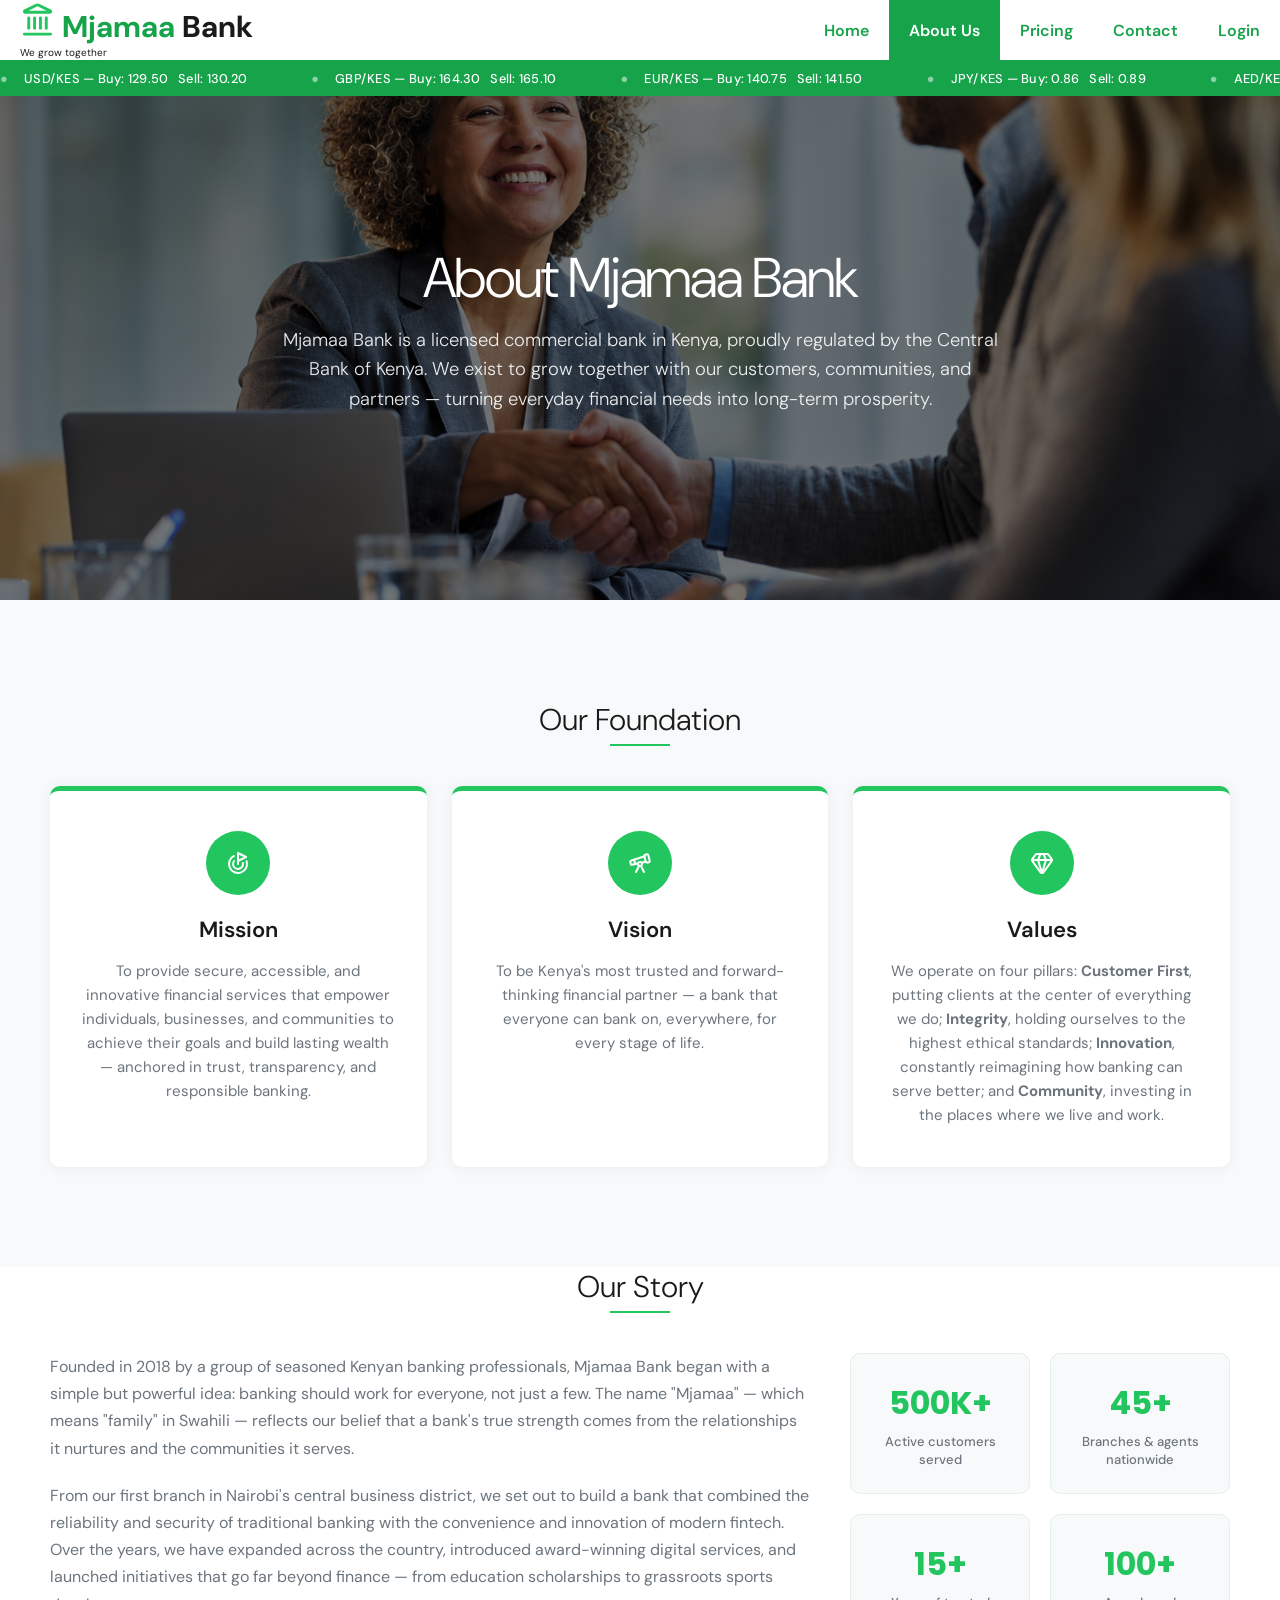
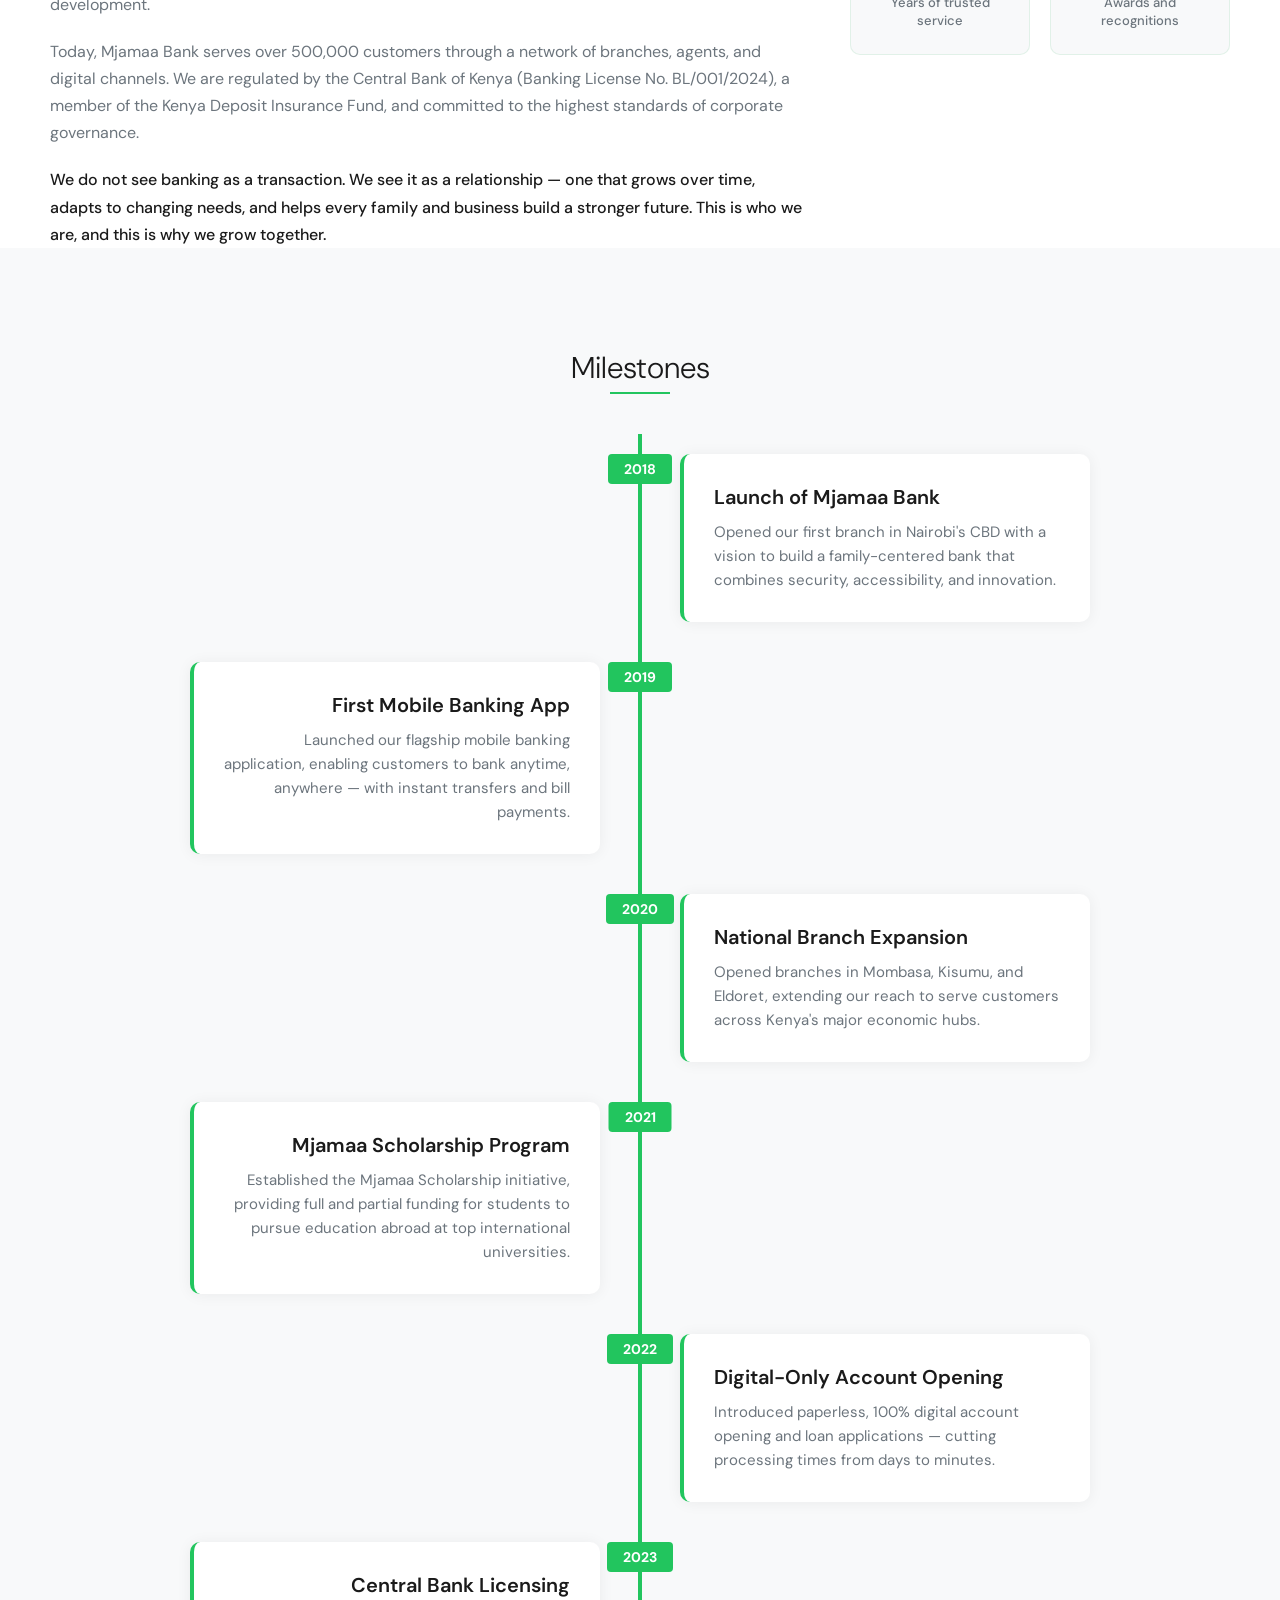
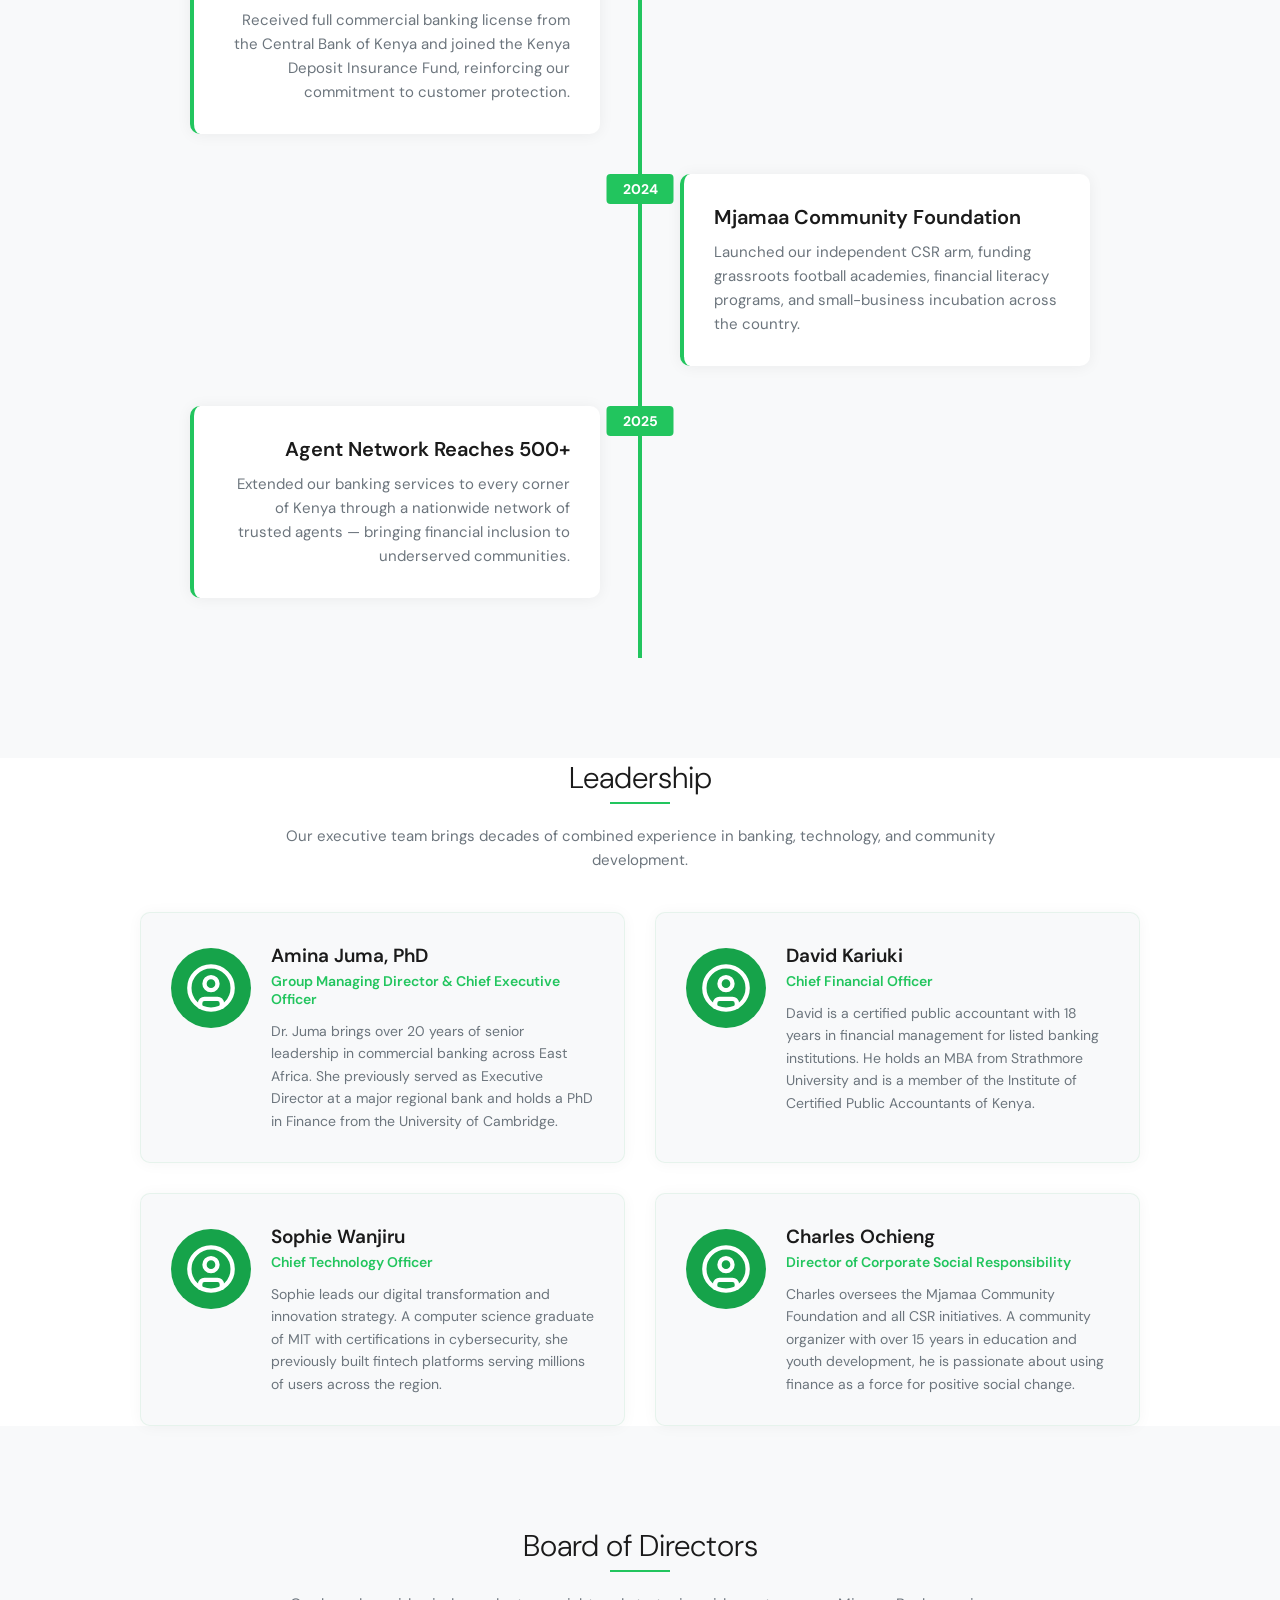
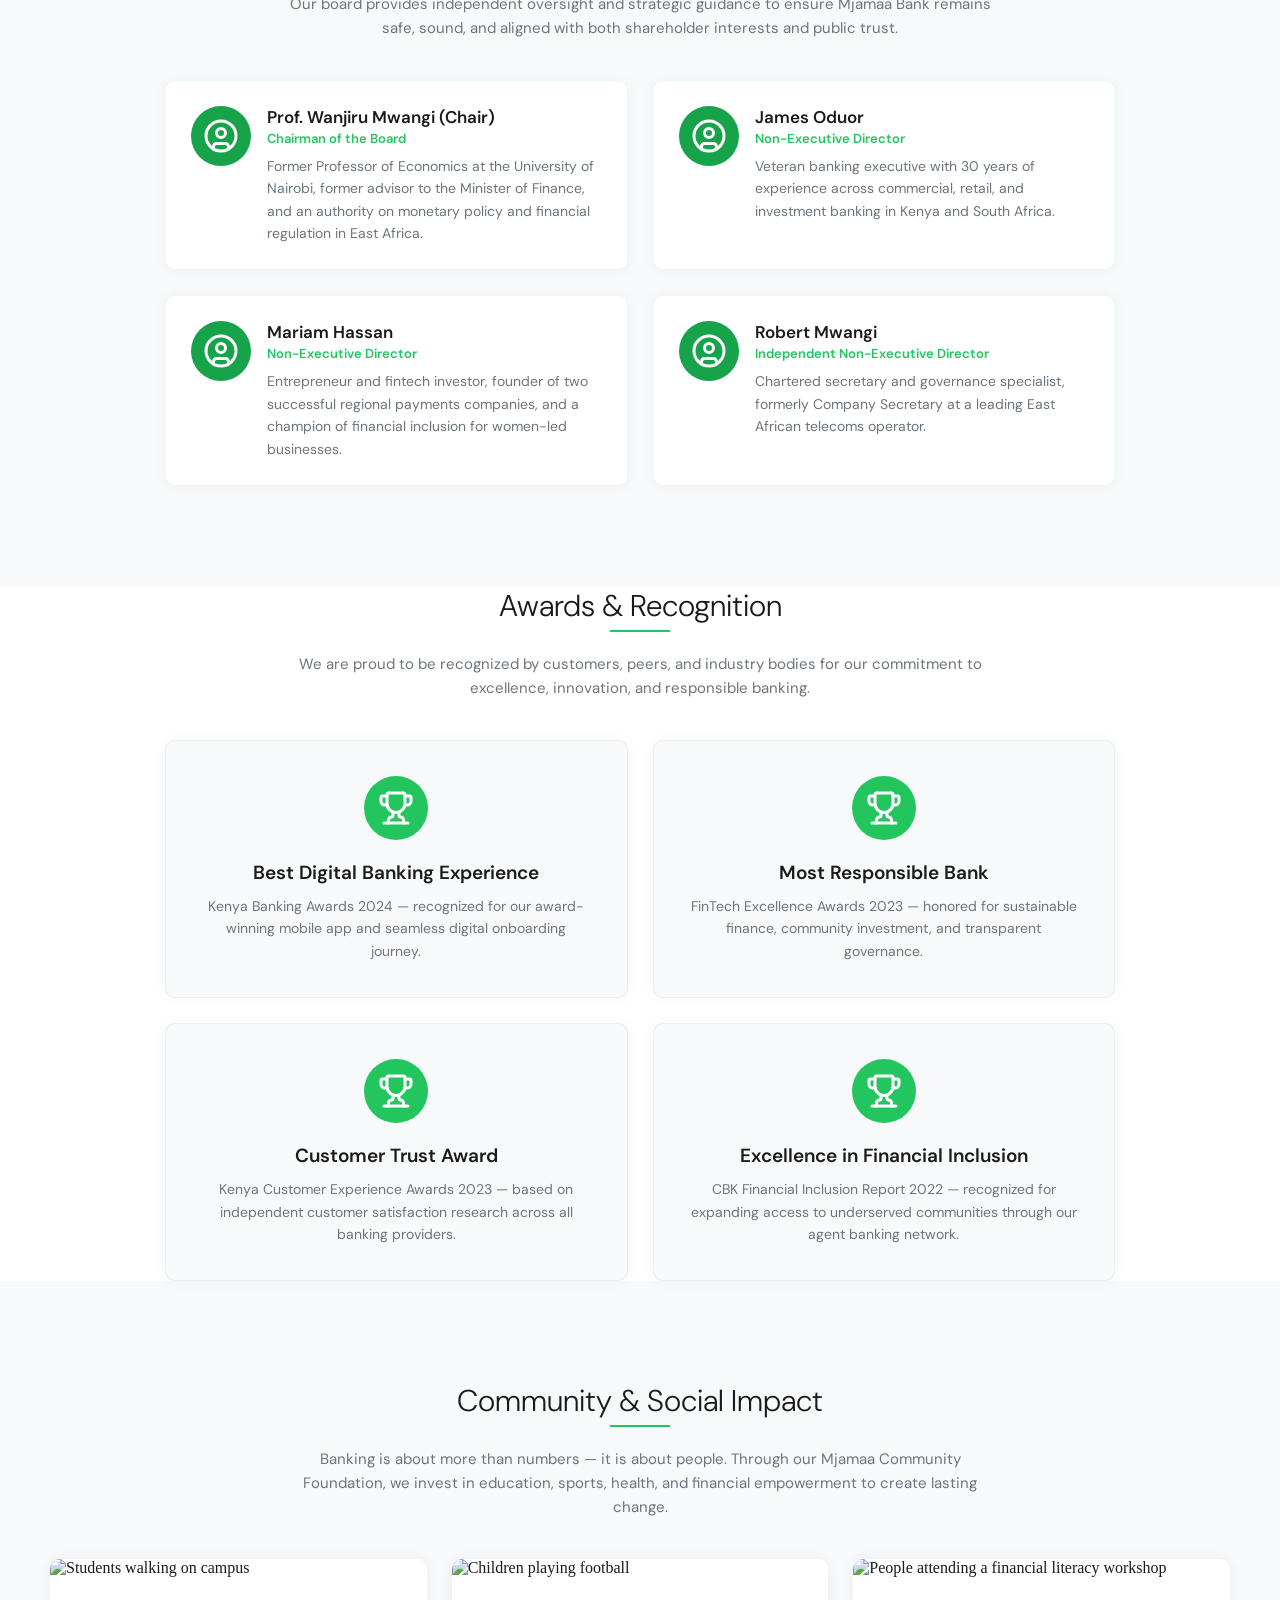
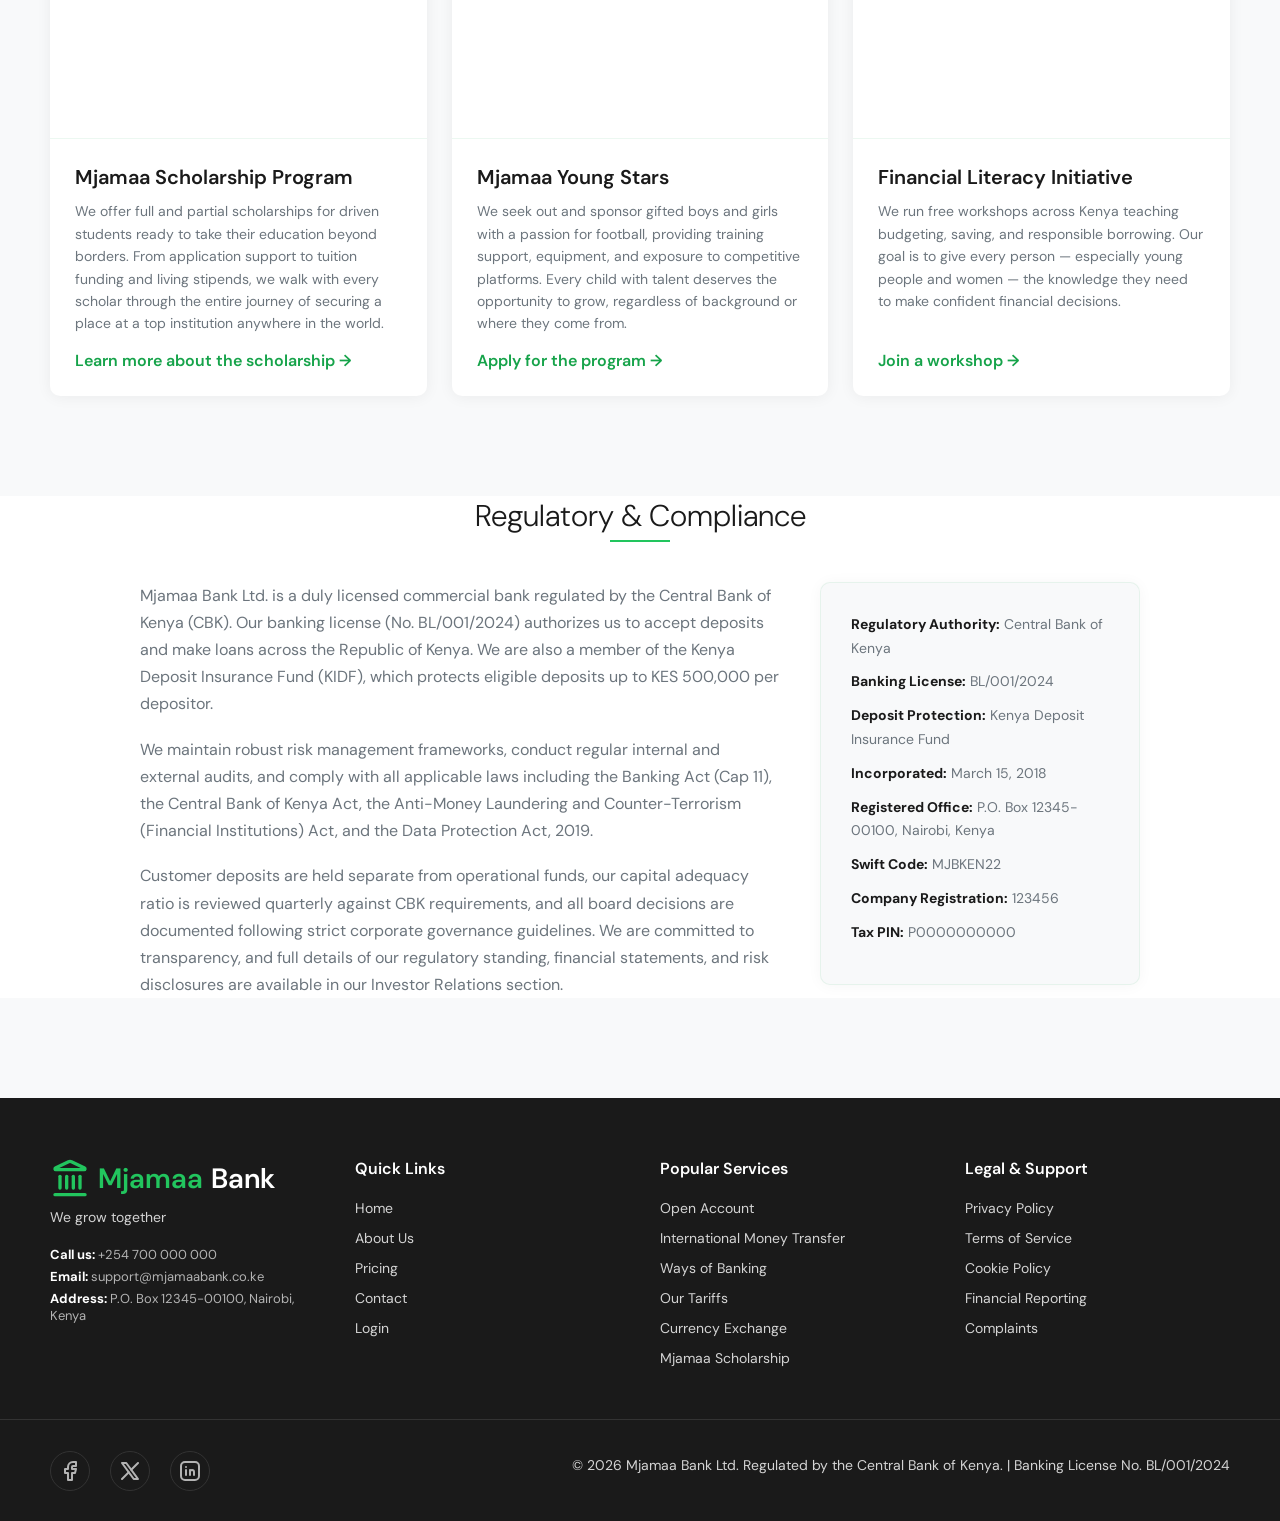
==== about-us.html @ c5053ca5 "feat: updated the svg" ====
<!DOCTYPE html>
<html lang="en">
<head>
    <meta charset="UTF-8">
    <meta name="viewport" content="width=device-width, initial-scale=1.0">
    <title>Mjamaa Bank — About Us</title>
    <link rel="stylesheet" href="styles.css">

    <!--Fonts-->
    <link rel="preconnect" href="https://fonts.googleapis.com">
    <link rel="preconnect" href="https://fonts.gstatic.com" crossorigin>
    <link href="https://fonts.googleapis.com/css2?family=DM+Sans:ital,opsz,wght@0,9..40,100..1000;1,9..40,100..1000&display=swap" rel="stylesheet">

    <!--Favicon-->
    <link rel="apple-touch-icon" sizes="180x180" href="/apple-touch-icon.png">
    <link rel="icon" type="image/png" sizes="32x32" href="/favicon-32x32.png">
    <link rel="icon" type="image/png" sizes="16x16" href="/favicon-16x16.png">
    <link rel="manifest" href="/site.webmanifest">
</head>
<body>
    <nav id="nav-bar" class="nav-bar">
        <div class="left">
            <h1>
                <a href="https://mjamaa-bank.vercel.app" target="_blank">
                    <svg xmlns="http://www.w3.org/2000/svg" width="16" height="16" viewBox="0 0 24 24" fill="none" stroke="#22C55E" stroke-width="2" stroke-linecap="round" stroke-linejoin="round" class="lucide lucide-landmark"><path d="M10 18v-7"/><path d="M11.119 2.205a2 2 0 0 1 1.762 0l7.84 3.846A.5.5 0 0 1 20.5 7h-17a.5.5 0 0 1-.22-.949z"/><path d="M14 18v-7"/><path d="M18 18v-7"/><path d="M3 22h18"/><path d="M6 18v-7"/></svg>
                    <span>Mjamaa</span> Bank
                </a>
            </h1>
            <p>We grow together</p>
        </div>

        <button type="button" class="hamburger" id="hamburger" aria-expanded="false">
            <span></span>
            <span></span>
            <span></span>
        </button>

        <div class="right">
            <ul>
                <li><a href="index.html">Home</a></li>
                <li><a href="about-us.html" aria-current="page">About Us</a></li>
                <li><a href="pricing.html">Pricing</a></li>
                <li><a href="contact.html">Contact</a></li>
                <li><a href="login.html">Login</a></li>
            </ul>
        </div>
    </nav>

    <div class="ticker-wrap">
        <div class="ticker">
            <span>USD/KES — Buy: 129.50 &nbsp; Sell: 130.20</span>
            <span>GBP/KES — Buy: 164.30 &nbsp; Sell: 165.10</span>
            <span>EUR/KES — Buy: 140.75 &nbsp; Sell: 141.50</span>
            <span>JPY/KES — Buy: 0.86 &nbsp; Sell: 0.89</span>
            <span>AED/KES — Buy: 35.20 &nbsp; Sell: 35.80</span>
            <span>INR/KES — Buy: 1.54 &nbsp; Sell: 1.58</span>
            <span>CNY/KES — Buy: 17.80 &nbsp; Sell: 18.10</span>
            <span>USD/KES — Buy: 129.50 &nbsp; Sell: 130.20</span>
            <span>GBP/KES — Buy: 164.30 &nbsp; Sell: 165.10</span>
            <span>EUR/KES — Buy: 140.75 &nbsp; Sell: 141.50</span>
            <span>JPY/KES — Buy: 0.86 &nbsp; Sell: 0.89</span>
            <span>AED/KES — Buy: 35.20 &nbsp; Sell: 35.80</span>
            <span>INR/KES — Buy: 1.54 &nbsp; Sell: 1.58</span>
            <span>CNY/KES — Buy: 17.80 &nbsp; Sell: 18.10</span>
        </div>
    </div>


    <div class="mobile-link">
        <ul>
            <li><a href="index.html">Home</a></li>
            <li><a href="about-us.html" aria-current="page">About Us</a></li>
            <li><a href="pricing.html">Pricing</a></li>
            <li><a href="contact.html">Contact</a></li>
            <li><a href="login.html">Login</a></li>
        </ul>
    </div>

    <div class="overlay"></div>

    <!-- Hero -->
    <section class="about-hero">
        <div class="about-hero-content">
            <h2>About Mjamaa Bank</h2>
            <p>Mjamaa Bank is a licensed commercial bank in Kenya, proudly regulated by the Central Bank of Kenya. We exist to grow together with our customers, communities, and partners — turning everyday financial needs into long-term prosperity.</p>
        </div>
    </section>

    <!-- Mission, Vision, Values -->
    <section class="mvv">
        <h2>Our Foundation</h2>
        <hr>

        <div class="mvv-grid">

            <div class="mvv-card">
                <div class="mvv-icon">
                    <svg xmlns="http://www.w3.org/2000/svg" width="24" height="24" viewBox="0 0 24 24" fill="none" stroke="currentColor" stroke-width="2" stroke-linecap="round" stroke-linejoin="round" class="lucide lucide-goal preview-icon"><path d="M12 13V2l8 4-8 4"/><path d="M20.561 10.222a9 9 0 1 1-12.55-5.29"/><path d="M8.002 9.997a5 5 0 1 0 8.9 2.02"/></svg>
                </div>
                <h3>Mission</h3>
                <p>To provide secure, accessible, and innovative financial services that empower individuals, businesses, and communities to achieve their goals and build lasting wealth — anchored in trust, transparency, and responsible banking.</p>
            </div>

            <div class="mvv-card">
                <div class="mvv-icon">
                    <svg xmlns="http://www.w3.org/2000/svg" width="24" height="24" viewBox="0 0 24 24" fill="none" stroke="currentColor" stroke-width="2" stroke-linecap="round" stroke-linejoin="round" class="lucide lucide-telescope preview-icon"><path d="m10.065 12.493-6.18 1.318a.934.934 0 0 1-1.108-.702l-.537-2.15a1.07 1.07 0 0 1 .691-1.265l13.504-4.44"/><path d="m13.56 11.747 4.332-.924"/><path d="m16 21-3.105-6.21"/><path d="M16.485 5.94a2 2 0 0 1 1.455-2.425l1.09-.272a1 1 0 0 1 1.212.727l1.515 6.06a1 1 0 0 1-.727 1.213l-1.09.272a2 2 0 0 1-2.425-1.455z"/><path d="m6.158 8.633 1.114 4.456"/><path d="m8 21 3.105-6.21"/><circle cx="12" cy="13" r="2"/></svg>
                </div>
                <h3>Vision</h3>
                <p>To be Kenya's most trusted and forward-thinking financial partner — a bank that everyone can bank on, everywhere, for every stage of life.</p>
            </div>

            <div class="mvv-card">
                <div class="mvv-icon">
                    <svg xmlns="http://www.w3.org/2000/svg" width="24" height="24" viewBox="0 0 24 24" fill="none" stroke="currentColor" stroke-width="2" stroke-linecap="round" stroke-linejoin="round" class="lucide lucide-gem preview-icon"><path d="M10.5 3 8 9l4 13 4-13-2.5-6"/><path d="M17 3a2 2 0 0 1 1.6.8l3 4a2 2 0 0 1 .013 2.382l-7.99 10.986a2 2 0 0 1-3.247 0l-7.99-10.986A2 2 0 0 1 2.4 7.8l2.998-3.997A2 2 0 0 1 7 3z"/><path d="M2 9h20"/></svg>
                </div>
                <h3>Values</h3>
                <p>We operate on four pillars: <strong>Customer First</strong>, putting clients at the center of everything we do; <strong>Integrity</strong>, holding ourselves to the highest ethical standards; <strong>Innovation</strong>, constantly reimagining how banking can serve better; and <strong>Community</strong>, investing in the places where we live and work.</p>
            </div>

        </div>
    </section>

    <!-- Our Story -->
    <section class="story">
        <h2>Our Story</h2>
        <hr>

        <div class="story-container">
            <div class="story-text">
                <p>Founded in 2018 by a group of seasoned Kenyan banking professionals, Mjamaa Bank began with a simple but powerful idea: banking should work for everyone, not just a few. The name "Mjamaa" — which means "family" in Swahili — reflects our belief that a bank's true strength comes from the relationships it nurtures and the communities it serves.</p>
                <p>From our first branch in Nairobi's central business district, we set out to build a bank that combined the reliability and security of traditional banking with the convenience and innovation of modern fintech. Over the years, we have expanded across the country, introduced award-winning digital services, and launched initiatives that go far beyond finance — from education scholarships to grassroots sports development.</p>
                <p>Today, Mjamaa Bank serves over 500,000 customers through a network of branches, agents, and digital channels. We are regulated by the Central Bank of Kenya (Banking License No. BL/001/2024), a member of the Kenya Deposit Insurance Fund, and committed to the highest standards of corporate governance.</p>
                <p>We do not see banking as a transaction. We see it as a relationship — one that grows over time, adapts to changing needs, and helps every family and business build a stronger future. This is who we are, and this is why we grow together.</p>
            </div>

            <div class="story-sidebar">
                <div class="story-fact">
                    <span class="fact-num">500K+</span>
                    <span class="fact-label">Active customers served</span>
                </div>
                <div class="story-fact">
                    <span class="fact-num">45+</span>
                    <span class="fact-label">Branches & agents nationwide</span>
                </div>
                <div class="story-fact">
                    <span class="fact-num">15+</span>
                    <span class="fact-label">Years of trusted service</span>
                </div>
                <div class="story-fact">
                    <span class="fact-num">100+</span>
                    <span class="fact-label">Awards and recognitions</span>
                </div>
            </div>
        </div>
    </section>

    <!-- Timeline -->
    <section class="timeline">
        <h2>Milestones</h2>
        <hr>

        <div class="timeline-list">

            <div class="timeline-item">
                <div class="timeline-year">2018</div>
                <div class="timeline-content">
                    <h3>Launch of Mjamaa Bank</h3>
                    <p>Opened our first branch in Nairobi's CBD with a vision to build a family-centered bank that combines security, accessibility, and innovation.</p>
                </div>
            </div>

            <div class="timeline-item">
                <div class="timeline-year">2019</div>
                <div class="timeline-content">
                    <h3>First Mobile Banking App</h3>
                    <p>Launched our flagship mobile banking application, enabling customers to bank anytime, anywhere — with instant transfers and bill payments.</p>
                </div>
            </div>

            <div class="timeline-item">
                <div class="timeline-year">2020</div>
                <div class="timeline-content">
                    <h3>National Branch Expansion</h3>
                    <p>Opened branches in Mombasa, Kisumu, and Eldoret, extending our reach to serve customers across Kenya's major economic hubs.</p>
                </div>
            </div>

            <div class="timeline-item">
                <div class="timeline-year">2021</div>
                <div class="timeline-content">
                    <h3>Mjamaa Scholarship Program</h3>
                    <p>Established the Mjamaa Scholarship initiative, providing full and partial funding for students to pursue education abroad at top international universities.</p>
                </div>
            </div>

            <div class="timeline-item">
                <div class="timeline-year">2022</div>
                <div class="timeline-content">
                    <h3>Digital-Only Account Opening</h3>
                    <p>Introduced paperless, 100% digital account opening and loan applications — cutting processing times from days to minutes.</p>
                </div>
            </div>

            <div class="timeline-item">
                <div class="timeline-year">2023</div>
                <div class="timeline-content">
                    <h3>Central Bank Licensing</h3>
                    <p>Received full commercial banking license from the Central Bank of Kenya and joined the Kenya Deposit Insurance Fund, reinforcing our commitment to customer protection.</p>
                </div>
            </div>

            <div class="timeline-item">
                <div class="timeline-year">2024</div>
                <div class="timeline-content">
                    <h3>Mjamaa Community Foundation</h3>
                    <p>Launched our independent CSR arm, funding grassroots football academies, financial literacy programs, and small-business incubation across the country.</p>
                </div>
            </div>

            <div class="timeline-item">
                <div class="timeline-year">2025</div>
                <div class="timeline-content">
                    <h3>Agent Network Reaches 500+</h3>
                    <p>Extended our banking services to every corner of Kenya through a nationwide network of trusted agents — bringing financial inclusion to underserved communities.</p>
                </div>
            </div>

        </div>
    </section>

    <!-- Leadership -->
    <section class="leadership">
        <h2>Leadership</h2>
        <hr>

        <p class="section-subtitle">Our executive team brings decades of combined experience in banking, technology, and community development.</p>

        <div class="leadership-grid">

            <div class="leader-card">
                <div class="leader-img">
                    <svg xmlns="http://www.w3.org/2000/svg" width="52" height="52" viewBox="0 0 24 24" fill="none" stroke="currentColor" stroke-width="2" stroke-linecap="round" stroke-linejoin="round" class="lucide lucide-circle-user preview-icon"><circle cx="12" cy="12" r="10"/><circle cx="12" cy="10" r="3"/><path d="M7 20.662V19a2 2 0 0 1 2-2h6a2 2 0 0 1 2 2v1.662"/></svg>
                </div>
                <div class="leader-info">
                    <h3>Amina Juma, PhD</h3>
                    <p class="leader-title">Group Managing Director &amp; Chief Executive Officer</p>
                    <p class="leader-bio">Dr. Juma brings over 20 years of senior leadership in commercial banking across East Africa. She previously served as Executive Director at a major regional bank and holds a PhD in Finance from the University of Cambridge.</p>
                </div>
            </div>

            <div class="leader-card">
                <div class="leader-img">
                    <svg xmlns="http://www.w3.org/2000/svg" width="52" height="52" viewBox="0 0 24 24" fill="none" stroke="currentColor" stroke-width="2" stroke-linecap="round" stroke-linejoin="round" class="lucide lucide-circle-user preview-icon"><circle cx="12" cy="12" r="10"/><circle cx="12" cy="10" r="3"/><path d="M7 20.662V19a2 2 0 0 1 2-2h6a2 2 0 0 1 2 2v1.662"/></svg>
                </div>
                <div class="leader-info">
                    <h3>David Kariuki</h3>
                    <p class="leader-title">Chief Financial Officer</p>
                    <p class="leader-bio">David is a certified public accountant with 18 years in financial management for listed banking institutions. He holds an MBA from Strathmore University and is a member of the Institute of Certified Public Accountants of Kenya.</p>
                </div>
            </div>

            <div class="leader-card">
                <div class="leader-img">
                    <svg xmlns="http://www.w3.org/2000/svg" width="52" height="52" viewBox="0 0 24 24" fill="none" stroke="currentColor" stroke-width="2" stroke-linecap="round" stroke-linejoin="round" class="lucide lucide-circle-user preview-icon"><circle cx="12" cy="12" r="10"/><circle cx="12" cy="10" r="3"/><path d="M7 20.662V19a2 2 0 0 1 2-2h6a2 2 0 0 1 2 2v1.662"/></svg>
                </div>
                <div class="leader-info">
                    <h3>Sophie Wanjiru</h3>
                    <p class="leader-title">Chief Technology Officer</p>
                    <p class="leader-bio">Sophie leads our digital transformation and innovation strategy. A computer science graduate of MIT with certifications in cybersecurity, she previously built fintech platforms serving millions of users across the region.</p>
                </div>
            </div>

            <div class="leader-card">
                <div class="leader-img">
                    <svg xmlns="http://www.w3.org/2000/svg" width="52" height="52" viewBox="0 0 24 24" fill="none" stroke="currentColor" stroke-width="2" stroke-linecap="round" stroke-linejoin="round" class="lucide lucide-circle-user preview-icon"><circle cx="12" cy="12" r="10"/><circle cx="12" cy="10" r="3"/><path d="M7 20.662V19a2 2 0 0 1 2-2h6a2 2 0 0 1 2 2v1.662"/></svg>
                </div>
                <div class="leader-info">
                    <h3>Charles Ochieng</h3>
                    <p class="leader-title">Director of Corporate Social Responsibility</p>
                    <p class="leader-bio">Charles oversees the Mjamaa Community Foundation and all CSR initiatives. A community organizer with over 15 years in education and youth development, he is passionate about using finance as a force for positive social change.</p>
                </div>
            </div>

        </div>
    </section>

    <!-- Board of Directors -->
    <section class="board">
        <h2>Board of Directors</h2>
        <hr>

        <p class="section-subtitle">Our board provides independent oversight and strategic guidance to ensure Mjamaa Bank remains safe, sound, and aligned with both shareholder interests and public trust.</p>

        <div class="board-container">

            <div class="board-member">
                <div class="board-img">
                    <svg xmlns="http://www.w3.org/2000/svg" width="36" height="36" viewBox="0 0 24 24" fill="none" stroke="currentColor" stroke-width="2" stroke-linecap="round" stroke-linejoin="round" class="lucide lucide-circle-user preview-icon"><circle cx="12" cy="12" r="10"/><circle cx="12" cy="10" r="3"/><path d="M7 20.662V19a2 2 0 0 1 2-2h6a2 2 0 0 1 2 2v1.662"/></svg>
                </div>
                <div>
                    <h3>Prof. Wanjiru Mwangi (Chair)</h3>
                    <p class="board-title">Chairman of the Board</p>
                    <p class="board-bio">Former Professor of Economics at the University of Nairobi, former advisor to the Minister of Finance, and an authority on monetary policy and financial regulation in East Africa.</p>
                </div>
            </div>

            <div class="board-member">
                <div class="board-img">
                    <svg xmlns="http://www.w3.org/2000/svg" width="36" height="36" viewBox="0 0 24 24" fill="none" stroke="currentColor" stroke-width="2" stroke-linecap="round" stroke-linejoin="round" class="lucide lucide-circle-user preview-icon"><circle cx="12" cy="12" r="10"/><circle cx="12" cy="10" r="3"/><path d="M7 20.662V19a2 2 0 0 1 2-2h6a2 2 0 0 1 2 2v1.662"/></svg>
                </div>
                <div>
                    <h3>James Oduor</h3>
                    <p class="board-title">Non-Executive Director</p>
                    <p class="board-bio">Veteran banking executive with 30 years of experience across commercial, retail, and investment banking in Kenya and South Africa.</p>
                </div>
            </div>

            <div class="board-member">
                <div class="board-img">
                    <svg xmlns="http://www.w3.org/2000/svg" width="36" height="36" viewBox="0 0 24 24" fill="none" stroke="currentColor" stroke-width="2" stroke-linecap="round" stroke-linejoin="round" class="lucide lucide-circle-user preview-icon"><circle cx="12" cy="12" r="10"/><circle cx="12" cy="10" r="3"/><path d="M7 20.662V19a2 2 0 0 1 2-2h6a2 2 0 0 1 2 2v1.662"/></svg>
                </div>
                <div>
                    <h3>Mariam Hassan</h3>
                    <p class="board-title">Non-Executive Director</p>
                    <p class="board-bio">Entrepreneur and fintech investor, founder of two successful regional payments companies, and a champion of financial inclusion for women-led businesses.</p>
                </div>
            </div>

            <div class="board-member">
                <div class="board-img">
                    <svg xmlns="http://www.w3.org/2000/svg" width="36" height="36" viewBox="0 0 24 24" fill="none" stroke="currentColor" stroke-width="2" stroke-linecap="round" stroke-linejoin="round" class="lucide lucide-circle-user preview-icon"><circle cx="12" cy="12" r="10"/><circle cx="12" cy="10" r="3"/><path d="M7 20.662V19a2 2 0 0 1 2-2h6a2 2 0 0 1 2 2v1.662"/></svg>
                </div>
                <div>
                    <h3>Robert Mwangi</h3>
                    <p class="board-title">Independent Non-Executive Director</p>
                    <p class="board-bio">Chartered secretary and governance specialist, formerly Company Secretary at a leading East African telecoms operator.</p>
                </div>
            </div>

        </div>
    </section>

    <!-- Awards -->
    <section class="awards">
        <h2>Awards &amp; Recognition</h2>
        <hr>

        <p class="section-subtitle">We are proud to be recognized by customers, peers, and industry bodies for our commitment to excellence, innovation, and responsible banking.</p>

        <div class="awards-grid">

            <div class="award-card">
                <div class="award-icon">
                    <svg xmlns="http://www.w3.org/2000/svg" width="36" height="36" viewBox="0 0 24 24" fill="none" stroke="currentColor" stroke-width="2" stroke-linecap="round" stroke-linejoin="round" class="lucide lucide-trophy preview-icon"><path d="M10 14.66V17a1 1 0 0 1-1 1 2 2 0 0 0-2 2v2"/><path d="M14 14.66V17a1 1 0 0 0 1 1 2 2 0 0 1 2 2v2"/><path d="M17.916 10H19.5A2.5 2.5 0 0 0 22 7.5V5a1 1 0 0 0-1-1h-3"/><path d="M4 22h16"/><path d="M6 9a6 6 0 0 0 12 0V3a1 1 0 0 0-1-1H7a1 1 0 0 0-1 1z"/><path d="M6.084 10H4.5A2.5 2.5 0 0 1 2 7.5V5a1 1 0 0 1 1-1h3"/></svg>
                </div>
                <h3>Best Digital Banking Experience</h3>
                <p>Kenya Banking Awards 2024 — recognized for our award-winning mobile app and seamless digital onboarding journey.</p>
            </div>

            <div class="award-card">
                <div class="award-icon">
                    <svg xmlns="http://www.w3.org/2000/svg" width="36" height="36" viewBox="0 0 24 24" fill="none" stroke="currentColor" stroke-width="2" stroke-linecap="round" stroke-linejoin="round" class="lucide lucide-trophy preview-icon"><path d="M10 14.66V17a1 1 0 0 1-1 1 2 2 0 0 0-2 2v2"/><path d="M14 14.66V17a1 1 0 0 0 1 1 2 2 0 0 1 2 2v2"/><path d="M17.916 10H19.5A2.5 2.5 0 0 0 22 7.5V5a1 1 0 0 0-1-1h-3"/><path d="M4 22h16"/><path d="M6 9a6 6 0 0 0 12 0V3a1 1 0 0 0-1-1H7a1 1 0 0 0-1 1z"/><path d="M6.084 10H4.5A2.5 2.5 0 0 1 2 7.5V5a1 1 0 0 1 1-1h3"/></svg>
                </div>
                <h3>Most Responsible Bank</h3>
                <p>FinTech Excellence Awards 2023 — honored for sustainable finance, community investment, and transparent governance.</p>
            </div>

            <div class="award-card">
                <div class="award-icon">
                    <svg xmlns="http://www.w3.org/2000/svg" width="36" height="36" viewBox="0 0 24 24" fill="none" stroke="currentColor" stroke-width="2" stroke-linecap="round" stroke-linejoin="round" class="lucide lucide-trophy preview-icon"><path d="M10 14.66V17a1 1 0 0 1-1 1 2 2 0 0 0-2 2v2"/><path d="M14 14.66V17a1 1 0 0 0 1 1 2 2 0 0 1 2 2v2"/><path d="M17.916 10H19.5A2.5 2.5 0 0 0 22 7.5V5a1 1 0 0 0-1-1h-3"/><path d="M4 22h16"/><path d="M6 9a6 6 0 0 0 12 0V3a1 1 0 0 0-1-1H7a1 1 0 0 0-1 1z"/><path d="M6.084 10H4.5A2.5 2.5 0 0 1 2 7.5V5a1 1 0 0 1 1-1h3"/></svg>
                </div>
                <h3>Customer Trust Award</h3>
                <p>Kenya Customer Experience Awards 2023 — based on independent customer satisfaction research across all banking providers.</p>
            </div>

            <div class="award-card">
                <div class="award-icon">
                    <svg xmlns="http://www.w3.org/2000/svg" width="36" height="36" viewBox="0 0 24 24" fill="none" stroke="currentColor" stroke-width="2" stroke-linecap="round" stroke-linejoin="round" class="lucide lucide-trophy preview-icon"><path d="M10 14.66V17a1 1 0 0 1-1 1 2 2 0 0 0-2 2v2"/><path d="M14 14.66V17a1 1 0 0 0 1 1 2 2 0 0 1 2 2v2"/><path d="M17.916 10H19.5A2.5 2.5 0 0 0 22 7.5V5a1 1 0 0 0-1-1h-3"/><path d="M4 22h16"/><path d="M6 9a6 6 0 0 0 12 0V3a1 1 0 0 0-1-1H7a1 1 0 0 0-1 1z"/><path d="M6.084 10H4.5A2.5 2.5 0 0 1 2 7.5V5a1 1 0 0 1 1-1h3"/></svg>
                </div>
                <h3>Excellence in Financial Inclusion</h3>
                <p>CBK Financial Inclusion Report 2022 — recognized for expanding access to underserved communities through our agent banking network.</p>
            </div>

        </div>
    </section>

    <!-- Community -->
    <section class="community">
        <h2>Community &amp; Social Impact</h2>
        <hr>

        <p class="section-subtitle">Banking is about more than numbers — it is about people. Through our Mjamaa Community Foundation, we invest in education, sports, health, and financial empowerment to create lasting change.</p>

        <div class="community-grid">

            <div class="community-card">
                <div class="community-img">
                    <img src="https://encrypted-tbn0.gstatic.com/images?q=tbn:ANd9GcSR2ZdrA9sGEag8TkgogK04wR7pAF-Jby1uIYeq1bLS7LMvWafaIxLzuRvt&s=10" loading="lazy" alt="Students walking on campus">
                </div>
                <div class="community-info">
                    <h3>Mjamaa Scholarship Program</h3>
                    <p>We offer full and partial scholarships for driven students ready to take their education beyond borders. From application support to tuition funding and living stipends, we walk with every scholar through the entire journey of securing a place at a top institution anywhere in the world.</p>
                    <a href="#">Learn more about the scholarship →</a>
                </div>
            </div>

            <div class="community-card">
                <div class="community-img">
                    <img src="https://media.istockphoto.com/id/1972315370/photo/happy-black-family-cheering-from-the-stands-during-sports-match-at-the-stadium.jpg?s=612x612&w=0&k=20&c=zf8JcAsKjkWUvXy1asJlnWyof4Obs-VD9KY1fpBL8pM=" loading="lazy" alt="Children playing football">
                </div>
                <div class="community-info">
                    <h3>Mjamaa Young Stars</h3>
                    <p>We seek out and sponsor gifted boys and girls with a passion for football, providing training support, equipment, and exposure to competitive platforms. Every child with talent deserves the opportunity to grow, regardless of background or where they come from.</p>
                    <a href="#">Apply for the program →</a>
                </div>
            </div>

            <div class="community-card">
                <div class="community-img">
                    <img src="https://encrypted-tbn0.gstatic.com/images?q=tbn:ANd9GcRFYKPHA_OinQkLl6cpjwhczhF8o9bjbZTNxafYeh5vDC5d8fOZmvRvlOu5&s=10" loading="lazy" alt="People attending a financial literacy workshop">
                </div>
                <div class="community-info">
                    <h3>Financial Literacy Initiative</h3>
                    <p>We run free workshops across Kenya teaching budgeting, saving, and responsible borrowing. Our goal is to give every person — especially young people and women — the knowledge they need to make confident financial decisions.</p>
                    <a href="#">Join a workshop →</a>
                </div>
            </div>

        </div>
    </section>

    <!-- Regulatory -->
    <section class="regulatory">
        <h2>Regulatory &amp; Compliance</h2>
        <hr>

        <div class="regulatory-container">
            <div class="regulatory-text">
                <p>Mjamaa Bank Ltd. is a duly licensed commercial bank regulated by the Central Bank of Kenya (CBK). Our banking license (No. BL/001/2024) authorizes us to accept deposits and make loans across the Republic of Kenya. We are also a member of the Kenya Deposit Insurance Fund (KIDF), which protects eligible deposits up to KES 500,000 per depositor.</p>
                <p>We maintain robust risk management frameworks, conduct regular internal and external audits, and comply with all applicable laws including the Banking Act (Cap 11), the Central Bank of Kenya Act, the Anti-Money Laundering and Counter-Terrorism (Financial Institutions) Act, and the Data Protection Act, 2019.</p>
                <p>Customer deposits are held separate from operational funds, our capital adequacy ratio is reviewed quarterly against CBK requirements, and all board decisions are documented following strict corporate governance guidelines. We are committed to transparency, and full details of our regulatory standing, financial statements, and risk disclosures are available in our Investor Relations section.</p>
            </div>
            <div class="regulatory-details">
                <p><strong>Regulatory Authority:</strong> Central Bank of Kenya</p>
                <p><strong>Banking License:</strong> BL/001/2024</p>
                <p><strong>Deposit Protection:</strong> Kenya Deposit Insurance Fund</p>
                <p><strong>Incorporated:</strong> March 15, 2018</p>
                <p><strong>Registered Office:</strong> P.O. Box 12345-00100, Nairobi, Kenya</p>
                <p><strong>Swift Code:</strong> MJBKEN22</p>
                <p><strong>Company Registration:</strong> 123456</p>
                <p><strong>Tax PIN:</strong> P0000000000</p>
            </div>
        </div>
    </section>

    <footer class="footer">
        <div class="footer-top">
            <div class="footer-col">
                <div class="footer-brand">
                    <svg xmlns="http://www.w3.org/2000/svg" width="32" height="32" viewBox="0 0 24 24" fill="none" stroke="#22C55E" stroke-width="2" stroke-linecap="round" stroke-linejoin="round" class="lucide lucide-landmark"><path d="M10 18v-7"/><path d="M11.119 2.205a2 2 0 0 1 1.762 0l7.84 3.846A.5.5 0 0 1 20.5 7h-17a.5.5 0 0 1-.22-.949z"/><path d="M14 18v-7"/><path d="M18 18v-7"/><path d="M3 22h18"/><path d="M6 18v-7"/></svg>
                    Mjamaa <span>Bank</span>
                </div>
                <p>We grow together</p>
                <div class="footer-contact">
                    <p><strong>Call us:</strong> +254 700 000 000</p>
                    <p><strong>Email:</strong> support@mjamaabank.co.ke</p>
                    <p><strong>Address:</strong> P.O. Box 12345-00100, Nairobi, Kenya</p>
                </div>
            </div>

            <div class="footer-col">
                <h4>Quick Links</h4>
                <ul>
                    <li><a href="index.html">Home</a></li>
                    <li><a href="about-us.html">About Us</a></li>
                    <li><a href="pricing.html">Pricing</a></li>
                    <li><a href="contact.html">Contact</a></li>
                    <li><a href="login.html">Login</a></li>
                </ul>
            </div>

            <div class="footer-col">
                <h4>Popular Services</h4>
                <ul>
                    <li><a href="#">Open Account</a></li>
                    <li><a href="#">International Money Transfer</a></li>
                    <li><a href="#">Ways of Banking</a></li>
                    <li><a href="#">Our Tariffs</a></li>
                    <li><a href="#">Currency Exchange</a></li>
                    <li><a href="#">Mjamaa Scholarship</a></li>
                </ul>
            </div>

            <div class="footer-col">
                <h4>Legal &amp; Support</h4>
                <ul>
                    <li><a href="#">Privacy Policy</a></li>
                    <li><a href="#">Terms of Service</a></li>
                    <li><a href="#">Cookie Policy</a></li>
                    <li><a href="#">Financial Reporting</a></li>
                    <li><a href="#">Complaints</a></li>
                </ul>
            </div>
        </div>

        <div class="footer-bottom">
            <div class="footer-social">
                <a href="#" aria-label="Facebook"><svg xmlns="http://www.w3.org/2000/svg" width="24" height="24" viewBox="0 0 24 24" fill="none" stroke="currentColor" stroke-width="2" stroke-linecap="round" stroke-linejoin="round" class="icon icon-tabler icons-tabler-outline icon-tabler-brand-facebook"><path stroke="none" d="M0 0h24v24H0z" fill="none" /><path d="M7 10v4h3v7h4v-7h3l1 -4h-4v-2a1 1 0 0 1 1 -1h3v-4h-3a5 5 0 0 0 -5 5v2h-3" /></svg></a>
                <a href="#" aria-label="Twitter"><svg xmlns="http://www.w3.org/2000/svg" width="24" height="24" viewBox="0 0 24 24" fill="none" stroke="currentColor" stroke-width="2" stroke-linecap="round" stroke-linejoin="round" class="icon icon-tabler icons-tabler-outline icon-tabler-brand-x"><path stroke="none" d="M0 0h24v24H0z" fill="none" /><path d="M4 4l11.733 16h4.267l-11.733 -16l-4.267 0" /><path d="M4 20l6.768 -6.768m2.46 -2.46l6.772 -6.772" /></svg></a>
                <a href="#" aria-label="LinkedIn"><svg xmlns="http://www.w3.org/2000/svg" width="24" height="24" viewBox="0 0 24 24" fill="none" stroke="currentColor" stroke-width="2" stroke-linecap="round" stroke-linejoin="round" class="icon icon-tabler icons-tabler-outline icon-tabler-brand-linkedin"><path stroke="none" d="M0 0h24v24H0z" fill="none" /><path d="M8 11v5" /><path d="M8 8v.01" /><path d="M12 16v-5" /><path d="M16 16v-3a2 2 0 1 0 -4 0" /><path d="M3 7a4 4 0 0 1 4 -4h10a4 4 0 0 1 4 4v10a4 4 0 0 1 -4 4h-10a4 4 0 0 1 -4 -4l0 -10" /></svg></a>
            </div>
            <p class="footer-copyright">
                &copy; 2026 Mjamaa Bank Ltd. Regulated by the Central Bank of Kenya.
                | Banking License No. BL/001/2024
            </p>
        </div>
    </footer>

<script src="script.js"></script>
</body>
</html>
---- styles.css ----
@import url('https://fonts.googleapis.com/css2?family=Inter:wght@400;500;600;&family=Poppins:wght@600;700&display=swap');

* {
    margin: 0;
    padding: 0;
    box-sizing: border-box;
}

:root {
    --light-background: #F8F9FA;
    --light-card: #FFF;
    --light-text-primary: #1A1A1A;
    --light-text-secondary: #6C757D;
    --light-btn-primary: #16A34A;
    --light-btn-primary-hover: #15803D;
    --light-btn-secondary: #16A34A;
    --light-links: #16A34A;
    --light-links-hover: #1E3A8A;
    --light-success: #22C55E;
    --light-balance-hightlight: #D97706;
    --light-danger: #DC2626;

    --dark-background: #0F172A;
    --dark-card: #1E293B;
    --dark-text: #F8FAFC;
    --dark-text-muted: #94A3B8;
    --dark-primary-btn: #38BDF8;
    --dark-primary-btn-hover: #0EA5E9;
    --dark-accent: #2DD4BF;
    --dark-success: #22C55E;
    --dark-danger: #EF4444;
}

html {
    overflow-x: hidden;
    scroll-behavior: smooth;
}

body {
    background-color: var(--light-background);
    color: var(--light-text-primary);
}

.nav-bar {
    display: flex;
    background-color: var(--light-card);
    box-shadow: 0 4px 6px -1px rgba(0, 0, 0, 0.05);
    align-items: center;
    padding: 0 0 0 20px;
    justify-content: space-between;
    position: fixed;
    width: 100%;
    top: 0;
    z-index: 9999;
}

.right ul {
    list-style: none;
    display: flex;
}

.right li {
    list-style: none;
    font-family: 'DM Sans', sans-serif;
}

.right {
    display: flex;
}

.left h1 {
    font-family: 'DM Sans', sans-serif;
    font-size: 30px;
    user-select: none;
}

.left h1 svg {
    width: 35px;
    height: 35px;
}

.left h1 span {
    color: var(--light-links);
}

.left h1 a {
    text-decoration: none;
    color: var(--light-text-primary);
}

.left p {
    font-size: 10px;
    font-family: 'DM Sans', sans-serif;
    user-select: none;
}

.nav-bar li a {
    text-decoration: none;
    padding: 20px;
    display: block;
    color: var(--light-links);
    font-weight: 600;
    transition: background-color 0.4s ease, color 0.4s ease;
}

.nav-bar li a:hover {
    background-color: var(--light-btn-primary);
    color: #FFF;
}

.nav-bar li a[aria-current="page"] {
    background-color: var(--light-btn-primary);
    color: #FFF;
}

.hamburger {
    display: none;
}

.mobile-link {
    display: none;
    flex-direction: column;
    background-color: var(--light-card);
    position: absolute;
    right: 0;
    width: 40%;
    box-shadow: 0 1px 3px rgba(0, 0, 0, 0.06);
    height: 100vh;
    padding: 50px 0;
    z-index: 10000;
}

.mobile-link ul {
    list-style: none;
}

.mobile-link li {
    list-style: none;
}

.mobile-link li a[aria-current="page"] {
    background-color: var(--light-btn-primary);
    color: #FFF;
}

.mobile-link li a {
    text-decoration: none;
    display: block;
    width: 100%;
    color: var(--light-links);
    font-family: 'DM Sans', sans-serif;
    font-weight: 600;
    text-align: center;
    padding: 20px 0;
    transition: background-color 0.4s ease, color 0.4s ease;
}

.mobile-link li a:hover {
    background-color: var(--light-btn-primary);
    color: #FFF;
}

.ticker-wrap {
    position: fixed;
    top: 60px;
    left: 0;
    width: 100%;
    background-color: var(--light-btn-primary);
    color: #fff;
    z-index: 9999;
    overflow: hidden;
    height: 36px;
    display: flex;
    align-items: center;
}

.ticker {
    display: flex;
    gap: 4rem;
    white-space: nowrap;
    animation: ticker-scroll 100s linear infinite;
}

.ticker span {
    font-family: 'DM Sans', sans-serif;
    font-size: 0.8rem;
    font-weight: 500;
    letter-spacing: 0.02em;
}

.ticker span::before {
    content: '●';
    margin-right: 1rem;
    opacity: 0.5;
}

@keyframes ticker-scroll {
    0% {
        transfrom: translateX(0);
    }

    100% {
        transform: translateX(-50%);
    }
}

.ticker:hover {
    animation-play-state: paused;
}

.overlay {
    display: none;
    position: absolute;
    top: 0;
    left: 0;
    width: 100%;
    height: 100%;
    background-color: rgba(0, 0, 0, 0.2);
    z-index: 998;
}

.overlay.open {
    display: block;
}

@media (max-width: 750px) {
    .ticker-wrap {
        top: 98px;
    }

    .mobile-link {
        display: none;
    }

    .mobile-link.open {
        display: flex;
    }

    .hamburger {
        display: flex;
        gap: 5px;
        flex-direction: column;
        background: none;
        border: 2px solid var(--light-btn-primary);
        border-radius: 5px;
        padding: 8px;
        cursor: pointer;
    }

    .hamburger span {
        display: block;
        width: 32px;
        height: 2px;
        border-radius: 2px;
        background-color: var(--light-btn-primary);
    }

    .right {
        display: none;
    }

    .nav-bar {
        padding: 20px;
    }


}

@media (max-width: 480px) {
    .ticker-wrap {
        top: 96px;
    }

    .left h1 {
        font-size: 25px;
    }

    .mobile-link {
        width: 60%;
    }
}

.landing-hero {
    position: relative;
    width: 100%;
    height: 90vh;
    overflow: hidden;
    margin-top: 60px;
}

.slide {
    position: absolute;
    inset: 0;
    display: flex;
    align-items: center;
    opacity: 0;
    transition: opacity 0.8s ease;
    background-size: cover;
    background-position: center;
    padding: 0 5rem;
}

.slide::before {
    content: '';
    position: absolute;
    inset: 0;
    background: linear-gradient(90deg, rgba(0, 0, 0, 0.85), rgba(0, 0, 0, 0.5), transparent);
}

.slide.active {
    opacity: 1;
}

.slide-1 {
    background-image: url('images/LANDING-HERO-WOMAN.png');
}

.slide-2 {
    background-image: url('images/LANDING-HERO-KIDS.png');
}

.slide-3 {
    background-image: url('images/LANDING-HERO-GRADUATE.png');
}

.slide-content {
    position: relative;
    z-index: 1;
    max-width: 700px;
    padding: 2rem;
}

.slide-content h2 {
    font-size: clamp(2rem, 5vw, 3.5rem);
    font-weight: 300;
    line-height: 1.15;
    margin-bottom: 1rem;
    letter-spacing: -0.02em;
    color: #FFF;
    font-family: 'DM Sans', sans-serif;
}

.slide-content p {
    font-size: clamp(0.8rem, 1.5vw, 1.1rem);
    font-weight: 300;
    margin-bottom: 5rem;
    max-width: 55ch;
    color: #fff;
    margin-inline: auto;
    font-family: 'DM Sans', sans-serif;
    line-height: 1.5;
}

.slide-content a {
    display: inline-block;
    padding: 0.75rem 2rem;
    background: #fff;
    color: var(--light-text-primary);
    font-weight: 600;
    border-radius: 4px;
    text-decoration: none;
    transition: background 0.2s, color 0.2s;
    font-family: 'Poppins', sans-serif;
    overflow: hidden;
}

.slide-content a:hover {
    background: var(--light-btn-primary);
    color: #FFF;
}

.arrow {
    position: absolute;
    top: 50%;
    transform: translateY(-50%);
    z-index: 10;
    background: var(--light-btn-primary);
    border: none;
    color: #fff;
    font-size: 1.5rem;
    width: 55px;
    height: 55px;
    border-radius: 50%;
    cursor: pointer;
    backdrop-filter: blur(4px);
    transition: background 0.2s;
    display: flex;
    align-items: center;
    justify-content: center;
}

.arrow img {
    filter: brightness(0) invert(1);
    width: 30px;
}

.arrow:hover {
    background: var(--light-success);
}

.arrow.prev {
    left: 1.5rem;
}

.arrow.next {
    right: 1.5rem;
}

.dots {
    position: absolute;
    bottom: 1.5rem;
    left: 50%;
    transform: translateX(-50%);
    z-index: 10;
    display: flex;
    gap: 1rem;
}

.dot {
    width: 10px;
    height: 10px;
    border-radius: 50%;
    background: rgba(255,255,255,0.4);
    cursor: pointer;
    border: none;
    padding: 0;
    transition: background 0.3s, transform 0.3s;
}

.dot.active {
    background: #FFF;
    transform: scale(1.2);
}

@media (max-width: 540px) {
    .slide-content p {
        margin-bottom: 2rem;
    }
}

@media (max-width: 576px) {
    .landing-hero {
        height: 90vh;
    }

    .slide {
        padding: 0 1.3rem;
    }

    .arrow {
        display: none;
    }
}

@media (max-width: 500px) {
    .landing-hero {
        margin-top: 90px;
    }

    .slide {
        padding: 0 1rem;
    }
}

@media (max-width: 400px) {
    .slide {
        padding: 0 0.5rem;
    }
}

.services {
    margin: 100px 0 0;
    padding: 10px 50px;
    background-color: var(--light-card);
}

.services h2 {
    font-family: 'DM Sans', sans-serif;
    text-align: center;
    font-size: 30px;
    font-weight: 300;
}

.wants {
    padding: 20px;
    display: flex;
    justify-content: space-between;
    margin-top: 20px;
}

.want {
    display: flex;
    flex-direction: column;
    gap: 30px;
    width: 20%;
    padding: 10px 20px 0;    
    border-left: 1px solid #888;
}

.want svg {
    width: 50px;
    height: 50px;
}

.want p {
    font-family: 'DM Sans', sans-serif;
    font-weight: 600;

}

@media (max-width: 700px) {
    .services {
        margin-top: 50px;
        padding: 10px 20px;
    }

    .wants {
        flex-wrap: wrap;
        gap: 20px;

    }
    .want {
        width: 45%;
        border-radius: 20px;
        box-shadow: 0 1px 15px rgba(0, 0, 0, 0.1);
        padding: 10px 20px;
        border: none;
    }
}

@media (max-width: 400px) {
    .services {
        padding: 10px;
        background-color: transparent;
    }

    .wants {
        gap: 10px;
        background-color: var(--light-card);
    }

    .want {
        width: 100%;
    }
}

.learn {
    margin: 100px 0 0;
    padding: 0 50px;
}

.learn h2 {
    font-family: 'DM Sans', sans-serif;
    text-align: center;
    font-size: 30px;
    font-weight: 300;
}

.learn hr {
    border: 1.5px solid var(--light-success);
    width: 60px;
    margin: 5px auto 20px;
}

.learn-container {
    display: grid;
    grid-template-columns: 1fr 1fr 1fr;
    gap: 20px;
}

.learn-card {
    display: flex;
    flex-direction: column;
    gap: 0;
    background-color: var(--light-card);
    border-bottom: 5px solid var(--light-success);
    border-top-left-radius: 10px;
    border-top-right-radius: 10px;
    box-shadow: 0 1px 15px rgba(0, 0, 0, 0.1);
    transform: translateY(0);
    transition: transform 0.5s ease-in-out;
}

.learn-card:hover {
    transform: translateY(-3px);
}

.learn-card div:first-child {
    padding: 5px 5px 0;
}

.learn-card div:first-child img {
    width: 100%;
    border-radius: 5px;
}

.learn-card div:last-child {
    padding: 20px;
    display: flex;
    flex-direction: column;
    flex: 1;
}

.learn-card div:last-child h3 {
    font-family: 'DM Sans', sans-serif;
    font-size: 20px;
    margin-bottom: 10px;
}

.learn-card div:last-child p {
    font-family: 'DM Sans', sans-serif;
    font-size: 14px;
    margin-bottom: 15px;
    flex: 1;
    color: var(--light-text-secondary);
    line-height: 1.8;
}

.learn-card div:last-child a {
    text-decoration: none;
    font-size: 15px;
    font-family: 'DM Sans', sans-serif;
    color: var(--light-links);
    font-weight: 600;
}

@media (max-width: 900px) {
    .learn {
        padding: 0 10px;
    }
}

@media (max-width: 750px) {
    .learn {
        margin: 50px 0 0;
        padding: 0 30px;
    }

    .learn-container {
        grid-template-columns: 1fr 1fr;
    }
}

@media (max-width: 600px) {
    .learn {
        padding: 0 20px;
    }

    .learn-container {
        grid-template-columns: 1fr;
    }
}

.deals {
    margin: 100px 0 0;
    padding: 0 50px 0;
}

.deals h2 {
    font-family: 'DM Sans', sans-serif;
    text-align: center;
    font-size: 30px;
    font-weight: 300;
}

.deals hr {
    border: 1.5px solid var(--light-success);
    width: 60px;
    margin: 5px auto 50px;   
}

.deals-btns {
    width: 90%;
    display: flex;
    justify-content: space-between;
    margin: 0 auto 50px;
}

.deal-btn {
    padding: 15px 25px;
    border-radius: 30px;
    border: 2px solid rgba(22, 163, 74, 0.3);
    background-color: var(--light-card);
    font-family: 'DM Sans', sans-serif;
    font-weight: 600;
    cursor: pointer;
    transform: translateY(0);
    transition: transform 0.5s ease, background-color 0.5s ease, color 0.5s ease, box-shadow 0.5s ease;
}

.deal-btn:hover {
    transform: translateY(-2px);
    background-color: var(--light-btn-primary);
    color: #FFF;
    box-shadow: 0 4px 15px rgba(22, 163, 74, 0.35);
}

.deal-btn.active {
    border: none;
    background-color: var(--light-btn-primary);
    color: #FFF;
    box-shadow: 0 4px 15px rgba(22, 163, 74, 0.35);
}

.deal-container {
    display: grid;
    grid-template-columns: 1fr 1fr 1fr;
    gap: 20px;
    padding: 50px;
}

.deal {
    display: flex;
    flex-direction: column;
    border-radius: 10px;
    justify-content: space-between;
    background-color: var(--light-card);
    box-shadow: 0 1px 15px rgba(0, 0, 0, 0.1);
}

.deal.hide {
    display: none;
}

.deal div:first-child {
    overflow: hidden;
    width: 100%;
    height: 180px;
    border-top-left-radius: 10px;
    border-top-right-radius: 10px;
}

.deal div:first-child img {
    width: 100%;
    border-top-left-radius: 10px;
    border-top-right-radius: 10px;
    transition: transform 0.3s ease-in-out;
}

.deal:hover div:first-child img {
    transform: scale(1.1);
}

.deal div:last-child {
    padding: 10px 15px 20px;
    border-bottom-left-radius: 10px;
    border-bottom-right-radius: 10px;
}

.deal div:last-child h3 {
    font-family: 'DM Sans', sans-serif;
    font-weight: 600;
    font-size: 16px;
    margin-bottom: 10px;
}

.deal div:last-child p {
    display: flex;
    font-family: 'DM Sans', sans-serif;
    font-size: 13px;
    align-items: center;
    gap: 10px;
    margin-bottom: 15px;
    color: var(--light-text-secondary);
}

.deal div:last-child svg {
    display: inline-block;
}

.deal div:last-child a {
    text-decoration: none;
    font-family: 'DM Sans', sans-serif;
    color: var(--light-links);
    font-weight: 600;
}

@media (max-width: 950px) {
    .deals {
        margin: 50px 0 0;
        padding: 0 20px;
    }

    .deals-btns {
        border-radius: 20px;
        background-color: #FFF;
        box-shadow: 0 1px 15px rgba(0, 0, 0, 0.1);
        width: 100%;
        overflow-x: auto;
        gap: 30px;
        padding: 10px 50px;
        justify-content: space-around;  
        flex-wrap: nowrap;
        padding-bottom: 10px;  
    }

    .deal-btn {
        padding: 15px 25px;
        border-radius: 50px;
        white-space: nowrap;
        flex-shrink: 0;
    }

    .deal-container {
        padding: 0;
    }
}

@media (max-width: 750px) {
    .deal-container {
        grid-template-columns: 1fr 1fr;
    }
}

@media (max-width: 600px) {
    .deal-container {
        grid-template-columns: 1fr;
    }
}

@media (max-width: 400px) {
    .deals-btns {
        padding: 10px 20px;
    }
}

.latest {
    margin: 100px 0 0;
}

.latest h2 {
    font-family: 'DM Sans', sans-serif;
    text-align: center;
    font-size: 30px;
    font-weight: 300;   
}

.latest hr {
    border: 1.5px solid var(--light-success);
    width: 100px;
    margin: 5px auto 20px;
}

.latest-container {
    display: grid;
    grid-template-columns: 1fr 1fr 1fr;
    gap: 20px;
}

.latest-card {
    display: flex;
    flex-direction: column;
    background-color: var(--light-card);
    border-radius: 10px;
    box-shadow: 0 1px 15px rgba(0, 0, 0, 0.1);
    overflow: hidden;
    transition: transform 0.5s ease-in-out;
}

.latest-card:hover {
    transform: translateY(-3px);
}

.latest-card div:first-child img {
    width: 100%;
    height: 180px;
    object-fit: cover;
    display: block;
}

.latest-card div:last-child {
    padding: 20px;
    display: flex;
    flex-direction: column;
    flex: 1;
}

.latest-meta {
    font-family: 'DM Sans', sans-serif;
    font-size: 12px;
    font-weight: 600;
    color: var(--light-text-secondary);
    margin-bottom: 10px;
}

.latest-card div:last-child h3 {
    font-family: 'DM Sans', sans-serif;
    font-size: 18px;
    font-weight: 600;
    margin-bottom: 10px;
    color: var(--light-text-primary);
}

.latest-card div:last-child p {
    font-family: 'DM Sans', sans-serif;
    font-size: 14px;
    color: var(--light-text-secondary);
    line-height: 1.6;
    margin-bottom: 15px;
    flex: 1;
}

.latest-card div:last-child a {
    text-decoration: none;
    font-family: 'DM Sans', sans-serif;
    font-weight: 600;
    color: var(--light-links);
    transition: color 0.2s ease;
}

.latest-card div:last-child a:hover {
    color: var(--light-btn-primary);
}

@media (max-width: 750px) {
    .latest-container {
        grid-template-columns: 1fr 1fr;
    }
}

@media (max-width: 600px) {
    .latest-container {
        grid-template-columns: 1fr;
    }
}

/* Footer */
.footer {
    background-color: var(--light-text-primary);
    color: #d4d4d4;
    margin-top: 100px;
}

.footer-top {
    display: grid;
    grid-template-columns: 1fr 1fr 1fr 1fr;
    gap: 40px;
    padding: 60px 50px 40px;
}

.footer-brand {
    display: flex;
    align-items: center;
    gap: 8px;
    font-size: 28px;
    font-weight: 600;
    font-family: 'DM Sans', sans-serif;
    color: var(--light-success);
    cursor: default;
}

.footer-brand svg {
    width: 40px;
    height: 40px;
}

.footer-brand span {
    color: #fff;
}

.footer p {
    font-family: 'DM Sans', sans-serif;
    font-size: 14px;
    color: #d4d4d4;
    margin: 10px 0 20px;
}

.footer-contact p {
    font-family: 'DM Sans', sans-serif;
    font-size: 13px;
    color: #b3b3b3;
    margin: 5px 0;
}

.footer-contact strong {
    color: #fff;
}

.footer-col h4 {
    font-family: 'DM Sans', sans-serif;
    font-size: 16px;
    font-weight: 600;
    color: #fff;
    margin-bottom: 20px;
}

.footer-col ul {
    list-style: none;
}

.footer-col li {
    margin-bottom: 12px;
}

.footer-col a {
    color: #d4d4d4;
    text-decoration: none;
    font-family: 'DM Sans', sans-serif;
    font-size: 14px;
    transition: color 0.2s ease;
}

.footer-col a:hover {
    color: var(--light-success);
}

.footer-bottom {
    border-top: 1px solid #333;
    padding: 25px 50px;
    display: flex;
    justify-content: space-between;
    align-items: center;
}

.footer-social {
    display: flex;
    gap: 20px;
}

.footer-social a {
    display: inline-flex;
    align-items: center;
    justify-content: center;
    width: 40px;
    height: 40px;
    border-radius: 50%;
    background-color: #1a1a1a;
    color: #b3b3b3;
    border: 1px solid #333;
    transition: background-color 0.2s ease, color 0.2s ease, border-color 0.2s ease;
}

.footer-social a:hover {
    background-color: var(--light-success);
    color: var(--light-text-primary);
    border-color: var(--light-success);
}

.footer-copyright {
    font-family: 'DM Sans', sans-serif;
    font-size: 12px;
    color: #888;
    text-align: right;
    line-height: 1.5;
}

@media (max-width: 900px) {
    .footer-top {
        grid-template-columns: 1fr 1fr;
        gap: 30px;
        padding: 40px 20px;
    }

    .footer-bottom {
        flex-direction: column;
        text-align: center;
        gap: 15px;
        padding: 20px;
    }

    .footer-copyright {
        text-align: center;
    }
}

@media (max-width: 600px) {
    .footer-top {
        grid-template-columns: 1fr;
    }

    .footer-social {
        justify-content: center;
    }
}

/* ===== About Us ===== */
.about-hero {
    position: relative;
    width: 100%;
    height: 60vh;
    min-height: 380px;
    margin-top: 60px;
    display: flex;
    align-items: center;
    justify-content: center;
    background: linear-gradient(rgba(0, 0, 0, 0.55), rgba(0, 0, 0, 0.55)), url('images/LANDING-HERO-WOMAN.png') center/cover no-repeat;
    color: #fff;
    text-align: center;
    padding: 0 20px;
}

.about-hero-content h2 {
    font-family: 'DM Sans', sans-serif;
    font-size: clamp(2rem, 5vw, 3.5rem);
    font-weight: 300;
    line-height: 1.15;
    letter-spacing: -0.02em;
    margin-bottom: 1rem;
}

.about-hero-content p {
    font-family: 'DM Sans', sans-serif;
    font-size: clamp(0.9rem, 1.5vw, 1.15rem);
    font-weight: 300;
    line-height: 1.6;
    max-width: 720px;
    margin: 0 auto;
    opacity: 0.9;
}

@media (max-width: 576px) {
    .about-hero {
        margin-top: 90px;
    }
}

/* Foundation — Mission, Vision, Values */
.mvv {
    margin: 100px 0 0;
    padding: 0 50px;
    background-color: var(--light-background);
}

.mvv h2 {
    font-family: 'DM Sans', sans-serif;
    text-align: center;
    font-size: 30px;
    font-weight: 300;
}

.mvv hr {
    border: 1.5px solid var(--light-success);
    width: 60px;
    margin: 5px auto 40px;
}

.mvv-grid {
    display: grid;
    grid-template-columns: repeat(3, 1fr);
    gap: 25px;
    margin-bottom: 30px;
}

.mvv-card {
    background-color: var(--light-card);
    border-radius: 10px;
    box-shadow: 0 1px 15px rgba(0, 0, 0, 0.06);
    padding: 40px 30px;
    text-align: center;
    display: flex;
    flex-direction: column;
    height: 100%;
    border-top: 5px solid var(--light-success);
}

.mvv-icon {
    width: 64px;
    height: 64px;
    margin: 0 auto 20px;
    border-radius: 50%;
    background-color: var(--light-success);
    color: #fff;
    display: flex;
    align-items: center;
    justify-content: center;
}

.mvv-card h3 {
    font-family: 'DM Sans', sans-serif;
    font-size: 22px;
    font-weight: 600;
    margin-bottom: 15px;
    color: var(--light-text-primary);
}

.mvv-card p {
    font-family: 'DM Sans', sans-serif;
    font-size: 15px;
    color: var(--light-text-secondary);
    line-height: 1.6;
    flex: 1;
}

@media (max-width: 750px) {
    .mvv {
        padding: 0 20px;
    }

    .mvv-grid {
        grid-template-columns: 1fr;
    }
}

/* Our Story */
.story {
    margin: 100px 0 0;
    padding: 0 50px;
    background-color: var(--light-card);
}

.story h2 {
    font-family: 'DM Sans', sans-serif;
    text-align: center;
    font-size: 30px;
    font-weight: 300;
}

.story hr {
    border: 1.5px solid var(--light-success);
    width: 60px;
    margin: 5px auto 40px;
}

.story-container {
    display: grid;
    grid-template-columns: 2fr 1fr;
    gap: 40px;
    align-items: start;
}

.story-text {
    display: flex;
    flex-direction: column;
    gap: 20px;
}

.story-text p {
    font-family: 'DM Sans', sans-serif;
    font-size: 16px;
    color: var(--light-text-secondary);
    line-height: 1.7;
}

.story-text p:last-child {
    color: var(--light-text-primary);
    font-weight: 500;
}

.story-sidebar {
    display: grid;
    grid-template-columns: 1fr 1fr;
    gap: 20px;
}

.story-fact {
    background-color: var(--light-background);
    border-radius: 10px;
    padding: 25px;
    text-align: center;
    border: 1px solid rgba(22, 163, 74, 0.1);
}

.fact-num {
    display: block;
    font-family: 'Poppins', sans-serif;
    font-size: 32px;
    font-weight: 700;
    color: var(--light-success);
    margin-bottom: 5px;
}

.fact-label {
    font-family: 'DM Sans', sans-serif;
    font-size: 13px;
    color: var(--light-text-secondary);
    font-weight: 500;
}

@media (max-width: 900px) {
    .story {
        padding: 0 20px;
    }

    .story-container {
        grid-template-columns: 1fr;
    }

    .story-sidebar {
        grid-template-columns: 1fr 1fr;
    }
}

@media (max-width: 500px) {
    .story-sidebar {
        grid-template-columns: 1fr;
    }
}

/* Timeline */
.timeline {
    margin: 100px 0 0;
    padding: 0 50px;
    background-color: var(--light-background);
}

.timeline h2 {
    font-family: 'DM Sans', sans-serif;
    text-align: center;
    font-size: 30px;
    font-weight: 300;
}

.timeline hr {
    border: 1.5px solid var(--light-success);
    width: 60px;
    margin: 5px auto 40px;
}

.timeline-list {
    position: relative;
    max-width: 900px;
    margin: 0 auto;
    padding: 20px 0;
}

.timeline-list::before {
    content: '';
    position: absolute;
    top: 0;
    bottom: 0;
    width: 4px;
    background: var(--light-success);
    left: 50%;
    transform: translateX(-50%);
}

.timeline-item {
    position: relative;
    margin-bottom: 40px;
    width: 100%;
}

.timeline-item:nth-child(odd) {
    padding-left: calc(50% + 40px);
    text-align: left;
}

.timeline-item:nth-child(even) {
    padding-right: calc(50% + 40px);
    text-align: right;
}

.timeline-item:nth-child(odd) .timeline-content {
    margin-left: auto;
}

.timeline-item:nth-child(even) .timeline-content {
    margin-right: auto;
}

.timeline-year {
    position: absolute;
    top: 0;
    left: 50%;
    transform: translateX(-50%);
    background-color: var(--light-success);
    color: #fff;
    font-family: 'DM Sans', sans-serif;
    font-size: 14px;
    font-weight: 700;
    padding: 6px 16px;
    border-radius: 4px;
    z-index: 2;
}

.timeline-content {
    background-color: var(--light-card);
    border-radius: 10px;
    box-shadow: 0 1px 15px rgba(0, 0, 0, 0.06);
    padding: 30px;
    border-left: 4px solid var(--light-success);
}

.timeline-content h3 {
    font-family: 'DM Sans', sans-serif;
    font-size: 20px;
    font-weight: 600;
    margin-bottom: 10px;
    color: var(--light-text-primary);
}

.timeline-content p {
    font-family: 'DM Sans', sans-serif;
    font-size: 15px;
    color: var(--light-text-secondary);
    line-height: 1.6;
}

@media (max-width: 750px) {
    .timeline {
        padding: 0 20px;
    }

    .timeline-list::before {
        left: 25px;
    }

    .timeline-item {
        padding-left: 50px !important;
        padding-right: 0 !important;
        text-align: left;
    }

    .timeline-item .timeline-content {
        margin: 0 !important;
    }

    .timeline-year {
        left: 25px;
        transform: translateX(-50%);
        z-index: 3;
    }
}

/* Leadership */
.leadership {
    margin: 100px 0 0;
    padding: 0 50px;
    background-color: var(--light-card);
}

.leadership h2 {
    font-family: 'DM Sans', sans-serif;
    text-align: center;
    font-size: 30px;
    font-weight: 300;
}

.leadership hr {
    border: 1.5px solid var(--light-success);
    width: 60px;
    margin: 5px auto 20px;
}

.section-subtitle {
    text-align: center;
    font-family: 'DM Sans', sans-serif;
    font-size: 15px;
    color: var(--light-text-secondary);
    line-height: 1.6;
    max-width: 720px;
    margin: 0 auto 40px;
}

.leadership-grid {
    display: grid;
    grid-template-columns: repeat(2, 1fr);
    gap: 30px;
    max-width: 1000px;
    margin: 0 auto;
}

.leader-card {
    display: flex;
    gap: 20px;
    background-color: var(--light-background);
    border-radius: 10px;
    box-shadow: 0 1px 15px rgba(0, 0, 0, 0.04);
    padding: 30px;
    align-items: flex-start;
    border: 1px solid rgba(22, 163, 74, 0.08);
}

.leader-img {
    width: 80px;
    height: 80px;
    border-radius: 50%;
    background-color: var(--light-links);
    color: #fff;
    display: flex;
    align-items: center;
    justify-content: center;
    flex-shrink: 0;
    margin-top: 5px;
}

.leader-info h3 {
    font-family: 'DM Sans', sans-serif;
    font-size: 19px;
    font-weight: 600;
    margin-bottom: 4px;
    color: var(--light-text-primary);
}

.leader-title {
    font-family: 'DM Sans', sans-serif;
    font-size: 14px;
    color: var(--light-success);
    font-weight: 600;
    margin-bottom: 12px;
}

.leader-bio {
    font-family: 'DM Sans', sans-serif;
    font-size: 14px;
    color: var(--light-text-secondary);
    line-height: 1.6;
}

@media (max-width: 750px) {
    .leadership {
        padding: 0 20px;
    }

    .leadership-grid {
        grid-template-columns: 1fr;
    }
}

/* Board of Directors */
.board {
    margin: 100px 0 0;
    padding: 0 50px;
    background-color: var(--light-background);
}

.board h2 {
    font-family: 'DM Sans', sans-serif;
    text-align: center;
    font-size: 30px;
    font-weight: 300;
}

.board hr {
    border: 1.5px solid var(--light-success);
    width: 60px;
    margin: 5px auto 20px;
}

.board-container {
    display: grid;
    grid-template-columns: repeat(2, 1fr);
    gap: 25px;
    max-width: 950px;
    margin: 0 auto;
}

.board-member {
    display: flex;
    gap: 16px;
    align-items: flex-start;
    background-color: var(--light-card);
    border-radius: 10px;
    box-shadow: 0 1px 15px rgba(0, 0, 0, 0.04);
    padding: 25px;
    border: 1px solid rgba(22, 163, 74, 0.08);
}

.board-img {
    width: 60px;
    height: 60px;
    border-radius: 50%;
    background-color: var(--light-links);
    color: #fff;
    display: flex;
    align-items: center;
    justify-content: center;
    flex-shrink: 0;
}

.board-member h3 {
    font-family: 'DM Sans', sans-serif;
    font-size: 17px;
    font-weight: 600;
    margin-bottom: 2px;
    color: var(--light-text-primary);
}

.board-title {
    font-family: 'DM Sans', sans-serif;
    font-size: 13px;
    color: var(--light-success);
    font-weight: 600;
    margin-bottom: 8px;
}

.board-bio {
    font-family: 'DM Sans', sans-serif;
    font-size: 14px;
    color: var(--light-text-secondary);
    line-height: 1.6;
    margin-bottom: 0;
}

@media (max-width: 750px) {
    .board {
        padding: 0 20px;
    }

    .board-container {
        grid-template-columns: 1fr;
    }
}

/* Awards */
.awards {
    margin: 100px 0 0;
    padding: 0 50px;
    background-color: var(--light-card);
}

.awards h2 {
    font-family: 'DM Sans', sans-serif;
    text-align: center;
    font-size: 30px;
    font-weight: 300;
}

.awards hr {
    border: 1.5px solid var(--light-success);
    width: 60px;
    margin: 5px auto 20px;
}

.awards-grid {
    display: grid;
    grid-template-columns: repeat(2, 1fr);
    gap: 25px;
    max-width: 950px;
    margin: 0 auto;
}

.award-card {
    background-color: var(--light-background);
    border-radius: 10px;
    box-shadow: 0 1px 15px rgba(0, 0, 0, 0.04);
    padding: 35px;
    text-align: center;
    display: flex;
    flex-direction: column;
    height: 100%;
    border: 1px solid rgba(22, 163, 74, 0.08);
}

.award-icon {
    width: 64px;
    height: 64px;
    margin: 0 auto 20px;
    border-radius: 50%;
    background-color: var(--light-success);
    color: #fff;
    display: flex;
    align-items: center;
    justify-content: center;
}

.award-card h3 {
    font-family: 'DM Sans', sans-serif;
    font-size: 19px;
    font-weight: 600;
    margin-bottom: 10px;
    color: var(--light-text-primary);
}

.award-card p {
    font-family: 'DM Sans', sans-serif;
    font-size: 14px;
    color: var(--light-text-secondary);
    line-height: 1.6;
    margin-bottom: 0;
    flex: 1;
}

@media (max-width: 750px) {
    .awards {
        padding: 0 20px;
    }

    .awards-grid {
        grid-template-columns: 1fr;
    }
}

/* Community */
.community {
    margin: 100px 0 0;
    padding: 0 50px;
    background-color: var(--light-background);
}

.community h2 {
    font-family: 'DM Sans', sans-serif;
    text-align: center;
    font-size: 30px;
    font-weight: 300;
}

.community hr {
    border: 1.5px solid var(--light-success);
    width: 60px;
    margin: 5px auto 20px;
}

.community-grid {
    display: grid;
    grid-template-columns: repeat(3, 1fr);
    gap: 25px;
}

.community-card {
    background-color: var(--light-card);
    border-radius: 10px;
    box-shadow: 0 1px 15px rgba(0, 0, 0, 0.06);
    overflow: hidden;
    display: flex;
    flex-direction: column;
    height: 100%;
}

.community-img {
    overflow: hidden;
    height: 180px;
    border-bottom: 1px solid rgba(22, 163, 74, 0.08);
}

.community-img img {
    width: 100%;
    height: 100%;
    object-fit: cover;
    transition: transform 0.3s ease-in-out;
    display: block;
}

.community-card:hover .community-img img {
    transform: scale(1.05);
}

.community-info {
    padding: 25px;
    display: flex;
    flex-direction: column;
    flex: 1;
}

.community-info h3 {
    font-family: 'DM Sans', sans-serif;
    font-size: 20px;
    font-weight: 600;
    margin-bottom: 10px;
    color: var(--light-text-primary);
}

.community-info p {
    font-family: 'DM Sans', sans-serif;
    font-size: 14px;
    color: var(--light-text-secondary);
    line-height: 1.6;
    margin-bottom: 15px;
    flex: 1;
}

.community-info a {
    text-decoration: none;
    font-family: 'DM Sans', sans-serif;
    font-weight: 600;
    color: var(--light-links);
    transition: color 0.2s ease;
}

.community-info a:hover {
    color: var(--light-btn-primary);
}

@media (max-width: 750px) {
    .community {
        padding: 0 20px;
    }

    .community-grid {
        grid-template-columns: 1fr;
    }
}

/* Regulatory */
.regulatory {
    margin: 100px 0 0;
    padding: 0 50px;
    background-color: var(--light-card);
}

.regulatory h2 {
    font-family: 'DM Sans', sans-serif;
    text-align: center;
    font-size: 30px;
    font-weight: 300;
}

.regulatory hr {
    border: 1.5px solid var(--light-success);
    width: 60px;
    margin: 5px auto 40px;
}

.regulatory-container {
    display: grid;
    grid-template-columns: 2fr 1fr;
    gap: 40px;
    max-width: 1000px;
    margin: 0 auto 60px;
    align-items: start;
}

.regulatory-text {
    display: flex;
    flex-direction: column;
    gap: 18px;
}

.regulatory-text p {
    font-family: 'DM Sans', sans-serif;
    font-size: 16px;
    color: var(--light-text-secondary);
    line-height: 1.7;
}

.regulatory-details {
    background-color: var(--light-background);
    border-radius: 10px;
    box-shadow: 0 1px 15px rgba(0, 0, 0, 0.04);
    padding: 30px;
    border: 1px solid rgba(22, 163, 74, 0.08);
}

.regulatory-details p {
    font-family: 'DM Sans', sans-serif;
    font-size: 14px;
    color: var(--light-text-secondary);
    line-height: 1.7;
    margin-bottom: 10px;
}

.regulatory-details strong {
    color: var(--light-text-primary);
}

@media (max-width: 900px) {
    .regulatory {
        padding: 0 20px;
    }

    .regulatory-container {
        grid-template-columns: 1fr;
    }

    .regulatory-details {
        margin-top: 30px;
    }
}

/* ===== Pricing ===== */

/* Hero */
.pricing-hero-content {
    max-width: 720px;
    margin: 0 auto;
    text-align: center;
    padding: 0 20px;
}

.pricing-hero {
    position: relative;
    width: 100%;
    height: 70vh;
    min-height: 380px;
    margin-top: 60px;
    display: flex;
    align-items: center;
    justify-content: center;
    background: linear-gradient(rgba(0, 0, 0, 0.55), rgba(0, 0, 0, 0.55)), url('images/LANDING-HERO-WOMAN.png') center/cover no-repeat;
    color: #fff;
    text-align: center;
    padding: 50px 20px 10px;
}

.pricing-hero-content h2 {
    font-family: 'DM Sans', sans-serif;
    font-size: clamp(2rem, 5vw, 3.5rem);
    font-weight: 300;
    line-height: 1.15;
    letter-spacing: -0.02em;
    margin-bottom: 1rem;
    color: #FFF;
}

.pricing-hero-content p {
    font-family: 'DM Sans', sans-serif;
    font-size: clamp(0.9rem, 1.5vw, 1.15rem);
    font-weight: 300;
    line-height: 1.7;
    max-width: 640px;
    margin: 0 auto;
    opacity: 0.9;
}

/* Intro */
.pricing-intro {
    margin: 100px 0 0;
    padding: 0 50px;
    background-color: var(--light-background);
    text-align: center;
}

.pricing-intro h2 {
    font-family: 'DM Sans', sans-serif;
    text-align: center;
    font-size: 30px;
    font-weight: 300;
}

.pricing-intro hr {
    border: 1.5px solid var(--light-success);
    width: 60px;
    margin: 5px auto 20px;
}

.pricing-intro p {
    font-family: 'DM Sans', sans-serif;
    font-size: 16px;
    color: var(--light-text-secondary);
    line-height: 1.7;
    max-width: 800px;
    margin: 0 auto;
}

/* Pricing Cards */
.pricing-cards {
    margin: 100px 0 0;
    padding: 0 50px;
    background-color: var(--light-card);
}

.pricing-cards h2 {
    font-family: 'DM Sans', sans-serif;
    text-align: center;
    font-size: 30px;
    font-weight: 300;
}

.pricing-cards hr {
    border: 1.5px solid var(--light-success);
    width: 60px;
    margin: 5px auto 20px;
}

.pricing-cards .section-subtitle {
    text-align: center;
    font-family: 'DM Sans', sans-serif;
    font-size: 15px;
    color: var(--light-text-secondary);
    line-height: 1.6;
    max-width: 720px;
    margin: 0 auto 50px;
}

.pricing-grid {
    display: grid;
    grid-template-columns: 1fr 1fr 1fr;
    gap: 30px;
    max-width: 1200px;
    margin: 0 auto;
}

.pricing-card {
    background-color: var(--light-card);
    border-radius: 12px;
    box-shadow: 0 1px 15px rgba(0, 0, 0, 0.06);
    border: 2px solid rgba(22, 163, 74, 0.08);
    overflow: hidden;
    display: flex;
    flex-direction: column;
    transition: transform 0.3s ease, box-shadow 0.3s ease, border-color 0.3s ease;
}

.pricing-card:hover {
    transform: translateY(-5px);
    box-shadow: 0 8px 25px rgba(0, 0, 0, 0.12);
    border-color: rgba(22, 163, 74, 0.2);
}

.pricing-card.popular {
    border-color: var(--light-success);
    position: relative;
}

.pricing-card.popular::before {
    content: "Most Popular";
    position: absolute;
    top: 0;
    left: 50%;
    transform: translateX(-50%);
    background-color: var(--light-success);
    color: #FFF;
    font-family: 'DM Sans', sans-serif;
    font-size: 12px;
    font-weight: 700;
    padding: 4px 16px;
    border-radius: 0 0 4px 4px;
    z-index: 1;
}

.pricing-card-header {
    padding: 35px 30px 20px;
    text-align: center;
    border-bottom: 1px solid rgba(22, 163, 74, 0.06);
}

.pricing-card-header h3 {
    font-family: 'DM Sans', sans-serif;
    font-size: 22px;
    font-weight: 700;
    color: var(--light-text-primary);
    margin-bottom: 8px;
}

.pricing-card-desc {
    font-family: 'DM Sans', sans-serif;
    font-size: 14px;
    color: var(--light-text-secondary);
    line-height: 1.6;
}

.pricing-card-price {
    padding: 25px 30px 20px;
    text-align: center;
}

.pricing-card-price .price-amount {
    font-family: 'Poppins', sans-serif;
    font-size: 42px;
    font-weight: 700;
    color: var(--light-success);
    line-height: 1;
}

.pricing-card-price .price-label {
    font-family: 'DM Sans', sans-serif;
    font-size: 14px;
    color: var(--light-text-secondary);
    margin-top: 5px;
}

.pricing-card .balance-req {
    text-align: center;
    font-family: 'DM Sans', sans-serif;
    font-size: 13px;
    color: var(--light-text-secondary);
    padding: 0 30px 15px;
}

.pricing-card .balance-req strong {
    color: var(--light-text-primary);
}

.pricing-card-body {
    padding: 25px 30px;
    flex: 1;
    display: flex;
    flex-direction: column;
}

.pricing-card-features {
    list-style: none;
    display: flex;
    flex-direction: column;
    gap: 12px;
    margin-bottom: 25px;
    flex: 1;
}

.pricing-card-features li {
    display: flex;
    align-items: flex-start;
    gap: 10px;
    font-family: 'DM Sans', sans-serif;
    font-size: 14px;
    color: var(--light-text-secondary);
    line-height: 1.5;
}

.pricing-card-features li svg {
    width: 18px;
    height: 18px;
    color: var(--light-success);
    margin-top: 1px;
    flex-shrink: 0;
}

.pricing-card-cta {
    padding: 0 30px 30px;
}

.pricing-card-cta a {
    display: block;
    text-align: center;
    padding: 14px 20px;
    background-color: var(--light-btn-primary);
    color: #FFF;
    font-family: 'DM Sans', sans-serif;
    font-weight: 600;
    font-size: 15px;
    border-radius: 8px;
    text-decoration: none;
    transition: background-color 0.3s ease;
}

.pricing-card-cta a:hover {
    background-color: var(--light-btn-primary-hover);
}

.pricing-card.popular .pricing-card-cta a {
    background-color: var(--light-success);
}

.pricing-card.popular .pricing-card-cta a:hover {
    background-color: #15803D;
}

/* Fee Table */
.fee-table-section {
    margin: 100px 0 0;
    padding: 0 50px;
    background-color: var(--light-background);
}

.fee-table-section h2,
.fee-table-section hr,
.loan-rates h2,
.loan-rates hr,
.card-fees-section h2,
.card-fees-section hr,
.faq h2,
.faq hr,
.transparency-section h2,
.transparency-section hr {
    font-family: 'DM Sans', sans-serif;
    text-align: center;
    font-size: 30px;
    font-weight: 300;
}

.fee-table-section hr,
.loan-rates hr,
.card-fees-section hr,
.faq hr,
.transparency-section hr {
    border: 1.5px solid var(--light-success);
    width: 60px;
    margin: 5px auto 20px;
}

.fee-table-section .section-subtitle {
    text-align: center;
    font-family: 'DM Sans', sans-serif;
    font-size: 15px;
    color: var(--light-text-secondary);
    line-height: 1.6;
    max-width: 720px;
    margin: 0 auto 50px;
}

.fee-table-wrapper {
    max-width: 1100px;
    margin: 0 auto;
    overflow-x: auto;
    border-radius: 10px;
    box-shadow: 0 1px 15px rgba(0, 0, 0, 0.06);
    background-color: var(--light-card);
    border: 1px solid rgba(22, 163, 74, 0.08);
}

.fee-table {
    width: 100%;
    border-collapse: collapse;
    min-width: 700px;
    font-family: 'DM Sans', sans-serif;
}

.fee-table th {
    background-color: var(--light-success);
    color: #FFF;
    font-weight: 600;
    font-size: 14px;
    padding: 16px 20px;
    text-align: left;
}

.fee-table td {
    padding: 14px 20px;
    border-bottom: 1px solid rgba(22, 163, 74, 0.06);
    font-size: 14px;
    color: var(--light-text-secondary);
}

.fee-table tbody tr:last-child td {
    border-bottom: none;
}

.fee-table tbody tr:hover td {
    background-color: rgba(34, 197, 94, 0.03);
}

.fee-table .fee-category {
    font-weight: 600;
    color: var(--light-text-primary);
    width: 30%;
}

.fee-table .fee-detail {
    width: 45%;
}

.fee-table .fee-amount {
    text-align: center;
    font-weight: 600;
    color: var(--light-text-primary);
    width: 25%;
}

.fee-table .fee-note {
    text-align: center;
    color: var(--light-success);
    font-weight: 600;
}

.fee-note-row td {
    background-color: rgba(34, 197, 94, 0.04);
}

/* Loan Rates */
.loan-rates {
    margin: 100px 0 0;
    padding: 0 50px;
    background-color: var(--light-card);
}

.loan-grid {
    display: grid;
    grid-template-columns: repeat(2, 1fr);
    gap: 25px;
    max-width: 1000px;
    margin: 0 auto;
}

.rate-card {
    background-color: var(--light-background);
    border-radius: 10px;
    box-shadow: 0 1px 15px rgba(0, 0, 0, 0.04);
    border: 1px solid rgba(22, 163, 74, 0.08);
    padding: 30px;
    display: flex;
    flex-direction: column;
    gap: 12px;
}

.rate-card h3 {
    font-family: 'DM Sans', sans-serif;
    font-size: 19px;
    font-weight: 700;
    color: var(--light-text-primary);
}

.rate-card .rate-value {
    font-family: 'Poppins', sans-serif;
    font-size: 28px;
    font-weight: 700;
    color: var(--light-success);
}

.rate-card .rate-detail {
    font-family: 'DM Sans', sans-serif;
    font-size: 14px;
    color: var(--light-text-secondary);
    line-height: 1.6;
}

/* Card Fees */
.card-fees-section {
    margin: 100px 0 0;
    padding: 0 50px;
    background-color: var(--light-background);
}

.card-fees-grid {
    display: grid;
    grid-template-columns: repeat(3, 1fr);
    gap: 25px;
    max-width: 1100px;
    margin: 0 auto;
}

.card-fee-card {
    background-color: var(--light-card);
    border-radius: 10px;
    box-shadow: 0 1px 15px rgba(0, 0, 0, 0.04);
    border: 1px solid rgba(22, 163, 74, 0.08);
    padding: 30px;
    text-align: center;
    display: flex;
    flex-direction: column;
    height: 100%;
}

.card-fee-card .card-fee-icon {
    width: 64px;
    height: 64px;
    margin: 0 auto 20px;
    border-radius: 50%;
    background-color: var(--light-success);
    color: #FFF;
    display: flex;
    align-items: center;
    justify-content: center;
}

.card-fee-card h3 {
    font-family: 'DM Sans', sans-serif;
    font-size: 18px;
    font-weight: 700;
    margin-bottom: 15px;
    color: var(--light-text-primary);
}

.card-fee-card .card-fee-amount {
    font-family: 'Poppins', sans-serif;
    font-size: 32px;
    font-weight: 700;
    color: var(--light-success);
    margin: 10px 0 15px;
}

.card-fee-card .card-fee-desc {
    font-family: 'DM Sans', sans-serif;
    font-size: 14px;
    color: var(--light-text-secondary);
    line-height: 1.6;
    flex: 1;
}

/* FAQ */
.faq {
    margin: 100px 0 0;
    padding: 0 50px;
    background-color: var(--light-card);
}

.faq .section-subtitle {
    text-align: center;
    font-family: 'DM Sans', sans-serif;
    font-size: 15px;
    color: var(--light-text-secondary);
    line-height: 1.6;
    max-width: 720px;
    margin: 0 auto 50px;
}

.faq-list {
    max-width: 800px;
    margin: 0 auto;
}

.faq-item {
    background-color: var(--light-background);
    border-radius: 8px;
    box-shadow: 0 1px 8px rgba(0, 0, 0, 0.03);
    border: 1px solid rgba(22, 163, 74, 0.08);
    margin-bottom: 12px;
    overflow: hidden;
    transition: box-shadow 0.3s ease;
}

.faq-item:hover {
    box-shadow: 0 4px 12px rgba(0, 0, 0, 0.06);
}

.faq-question {
    padding: 20px 25px;
    cursor: pointer;
    display: flex;
    justify-content: space-between;
    align-items: center;
    font-family: 'DM Sans', sans-serif;
    font-size: 16px;
    font-weight: 600;
    color: var(--light-text-primary);
    transition: color 0.3s ease;
}

.faq-question:hover {
    color: var(--light-success);
}

.faq-question::after {
    content: '+';
    font-family: 'DM Sans', sans-serif;
    font-size: 24px;
    font-weight: 300;
    color: var(--light-success);
    transition: transform 0.3s ease;
}

.faq-item.active .faq-question::after {
    transform: rotate(45deg);
}

.faq-answer {
    max-height: 0;
    overflow: hidden;
    transition: max-height 0.4s ease;
}

.faq-answer p {
    font-family: 'DM Sans', sans-serif;
    font-size: 14px;
    color: var(--light-text-secondary);
    line-height: 1.7;
    padding: 0 25px 20px;
}

.faq-item.active .faq-answer {
    max-height: 500px;
}

/* Transparency */
.transparency-section {
    margin: 100px 0 0;
    padding: 0 50px;
    background-color: var(--light-card);
}

.transparency-content {
    max-width: 800px;
    margin: 0 auto;
}

.transparency-content p {
    font-family: 'DM Sans', sans-serif;
    font-size: 16px;
    color: var(--light-text-secondary);
    line-height: 1.7;
    margin-bottom: 15px;
}

.transparency-list {
    list-style: none;
    padding: 0;
}

.transparency-list li {
    display: flex;
    align-items: flex-start;
    gap: 12px;
    padding: 12px 0;
    border-bottom: 1px solid rgba(22, 163, 74, 0.06);
    font-family: 'DM Sans', sans-serif;
    font-size: 14px;
    color: var(--light-text-secondary);
    line-height: 1.6;
}

.transparency-list li:last-child {
    border-bottom: none;
}

.transparency-list li svg {
    width: 18px;
    height: 18px;
    color: var(--light-success);
    margin-top: 2px;
    flex-shrink: 0;
}

/* CTA */
.pricing-cta {
    margin: 100px 0 0;
    padding: 60px 50px;
    background: linear-gradient(135deg, var(--light-success), var(--light-btn-primary));
    text-align: center;
    color: #FFF;
}

.pricing-cta h2 {
    font-family: 'DM Sans', sans-serif;
    font-size: clamp(1.8rem, 4vw, 2.5rem);
    font-weight: 300;
    margin-bottom: 15px;
}

.pricing-cta p {
    font-family: 'DM Sans', sans-serif;
    font-size: 1.05rem;
    opacity: 0.9;
    line-height: 1.7;
    max-width: 560px;
    margin: 0 auto 30px;
}

.pricing-cta .cta-buttons {
    display: flex;
    gap: 15px;
    justify-content: center;
    flex-wrap: wrap;
}

.pricing-cta .cta-buttons a,
.pricing-cta .cta-buttons button {
    display: inline-block;
    padding: 14px 32px;
    font-family: 'DM Sans', sans-serif;
    font-weight: 600;
    font-size: 15px;
    border-radius: 8px;
    text-decoration: none;
    transition: background-color 0.3s ease, transform 0.2s ease;
}

.pricing-cta .btn-primary-cta {
    background-color: #FFF;
    color: var(--light-btn-primary);
}

.pricing-cta .btn-primary-cta:hover {
    background-color: #f3f4f6;
    transform: translateY(-2px);
}

.pricing-cta .btn-secondary-cta {
    background-color: transparent;
    color: #FFF;
    border: 2px solid rgba(255, 255, 255, 0.3);
    border-color: #FFF;
}

.pricing-cta .btn-secondary-cta:hover {
    background-color: rgba(255, 255, 255, 0.1);
}

/* Responsive */
@media (max-width: 900px) {
    .pricing-cards,
    .card-fees-section,
    .loan-rates,
    .fee-table-section,
    .faq,
    .transparency-section {
        padding: 0 20px;
    }

    .pricing-grid {
        grid-template-columns: 1fr;
    }

    .loan-grid {
        grid-template-columns: 1fr;
    }

    .card-fees-grid {
        grid-template-columns: 1fr 1fr;
    }

    .pricing-cta {
        padding: 40px 20px;
    }

    .pricing-cta .cta-buttons {
        flex-direction: column;
        align-items: center;
    }
}

@media (max-width: 750px) {
    .card-fees-grid {
        grid-template-columns: 1fr;
    }

    .fee-table-wrapper {
        border-radius: 0;
    }
}

@media (max-width: 480px) {
    .pricing-hero {
        height: 100vh;
        padding: 70px 20px 0;
    }

    .pricing-cta {
        margin-top: 80px;
    }

    .pricing-cta h2 {
        font-size: 1.6rem;
    }
}
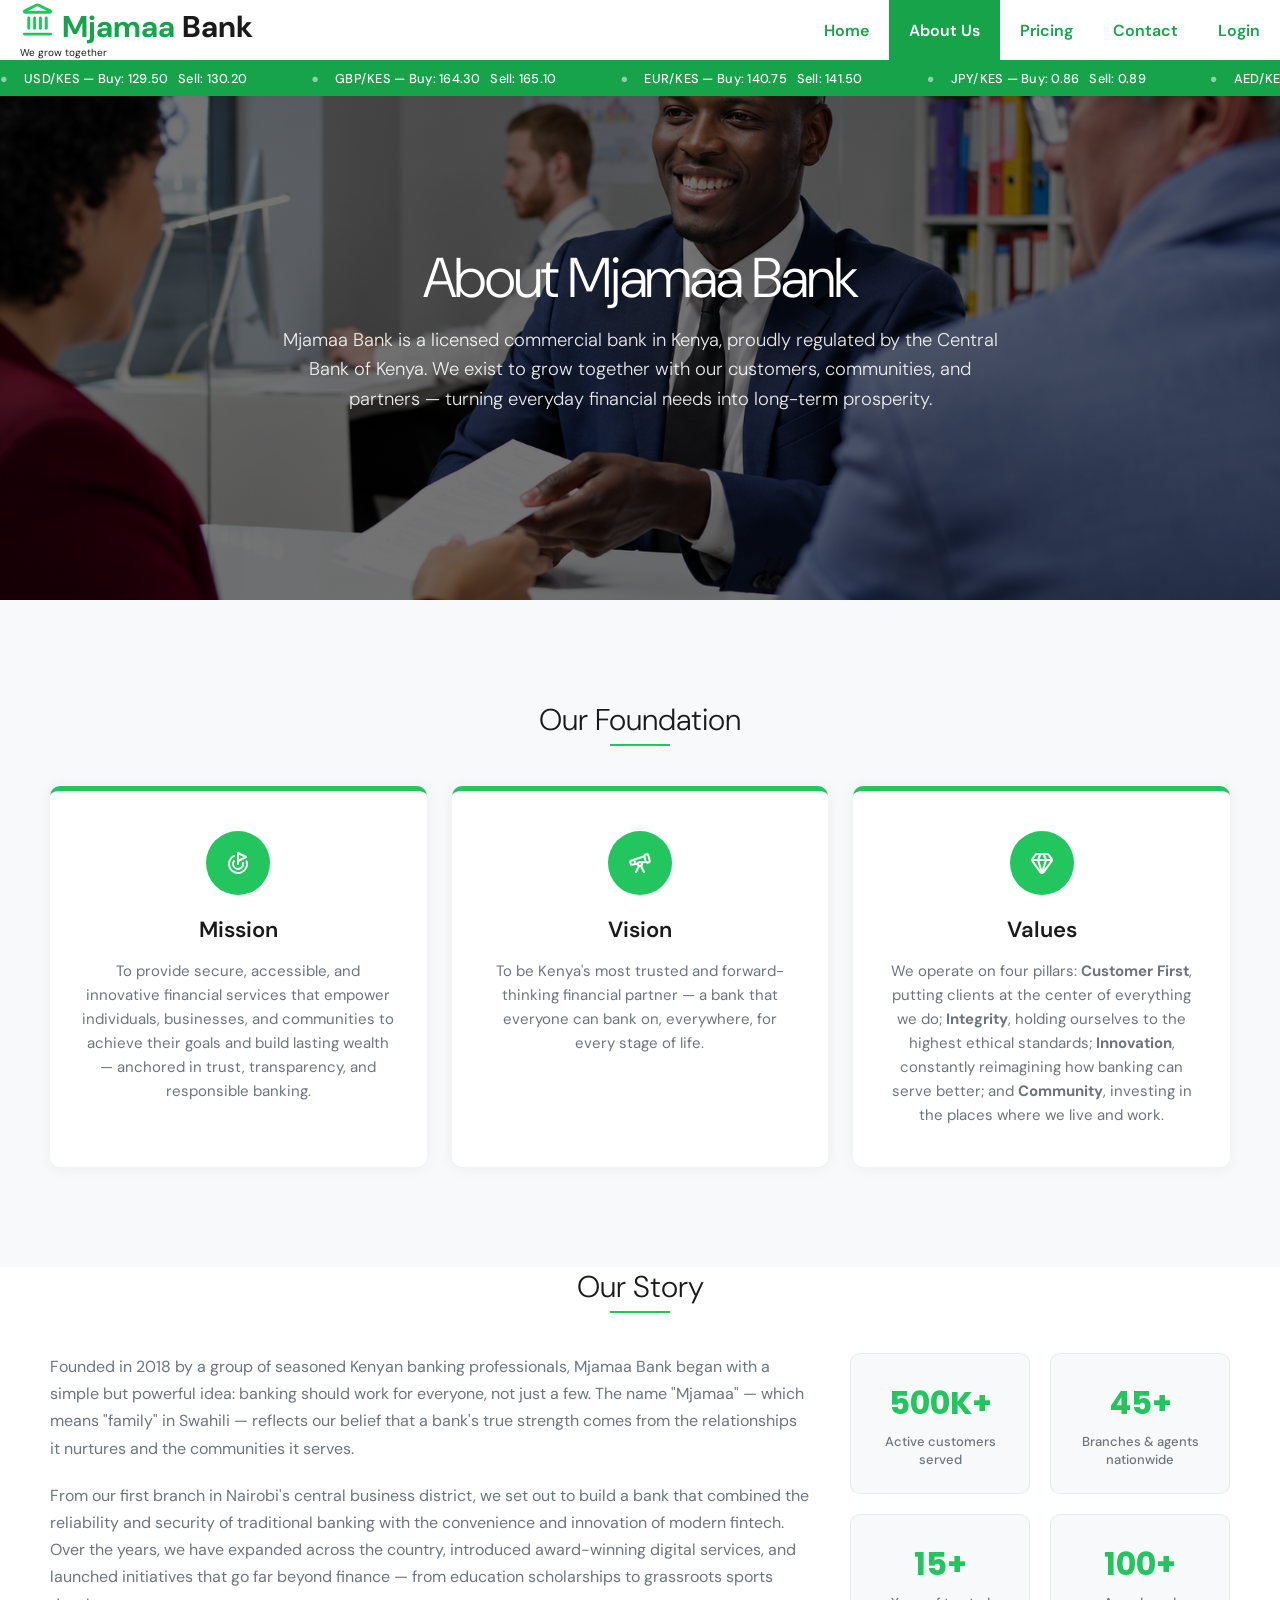
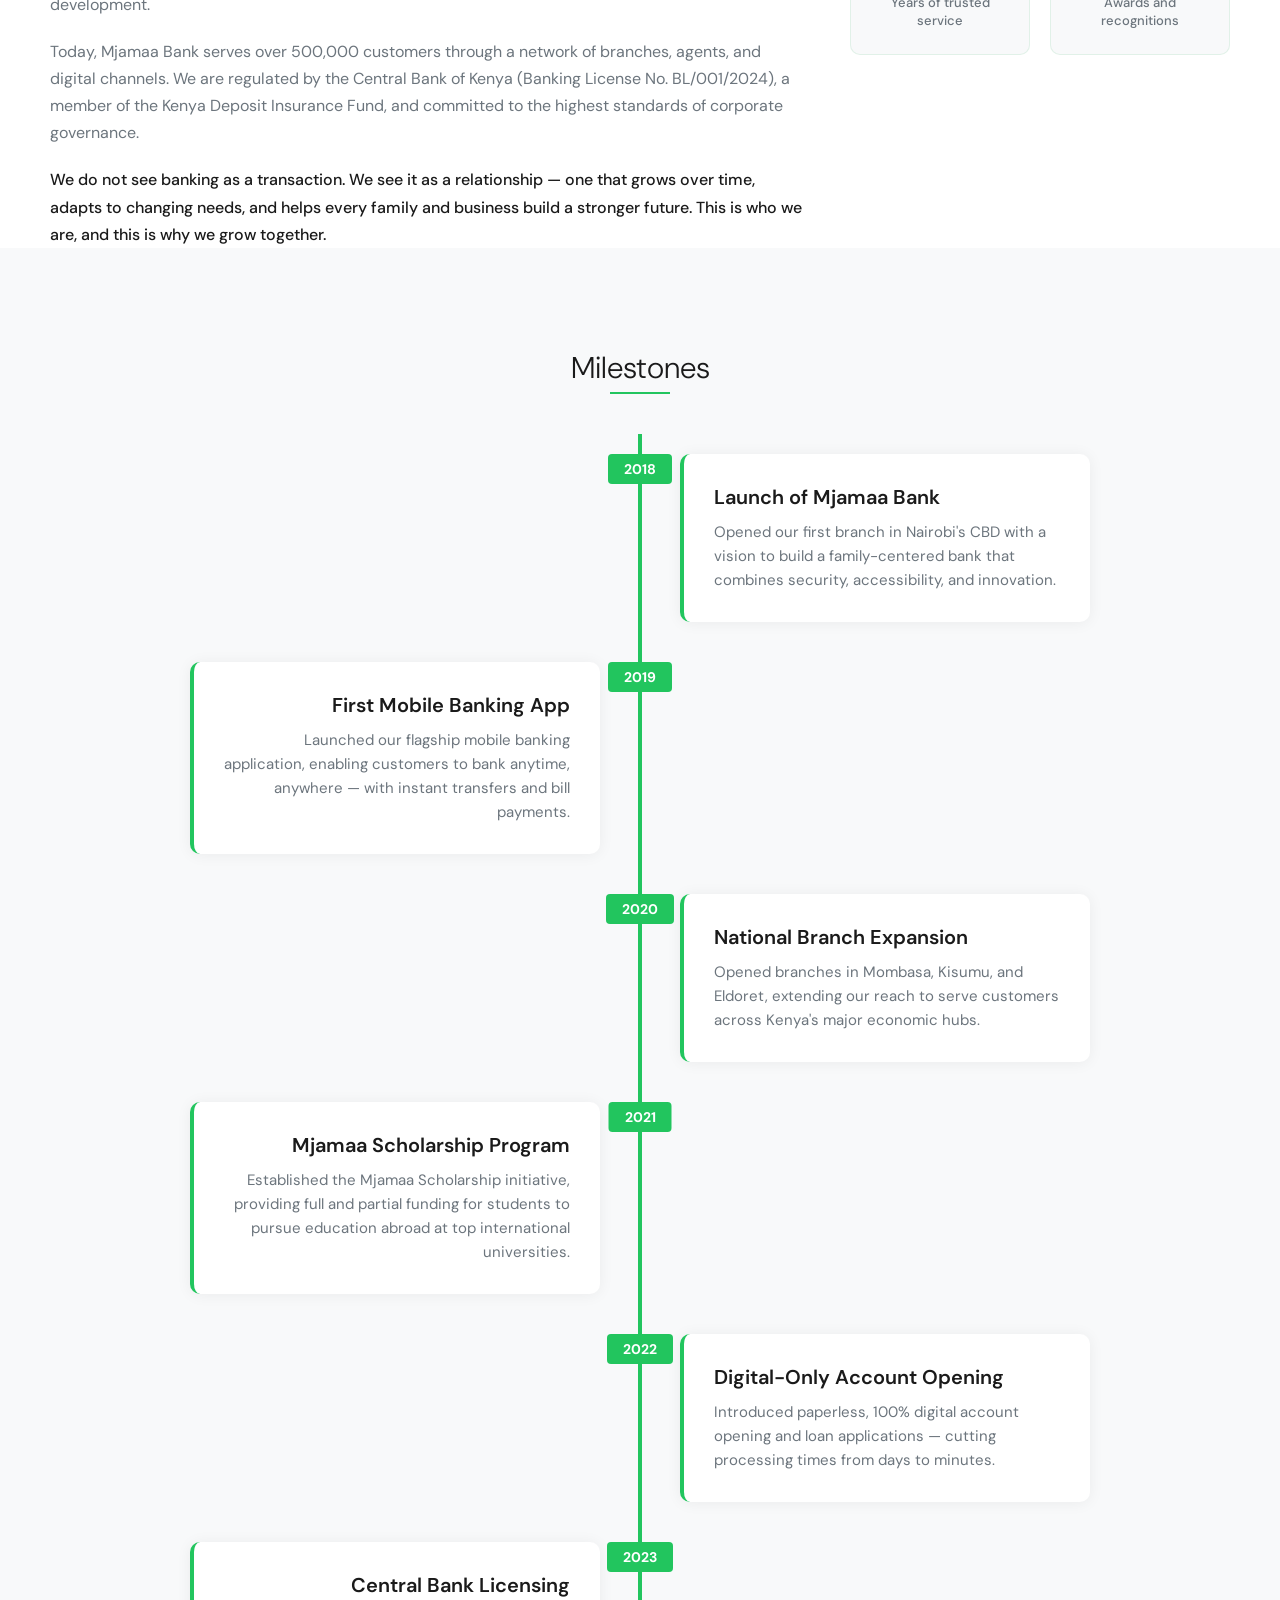
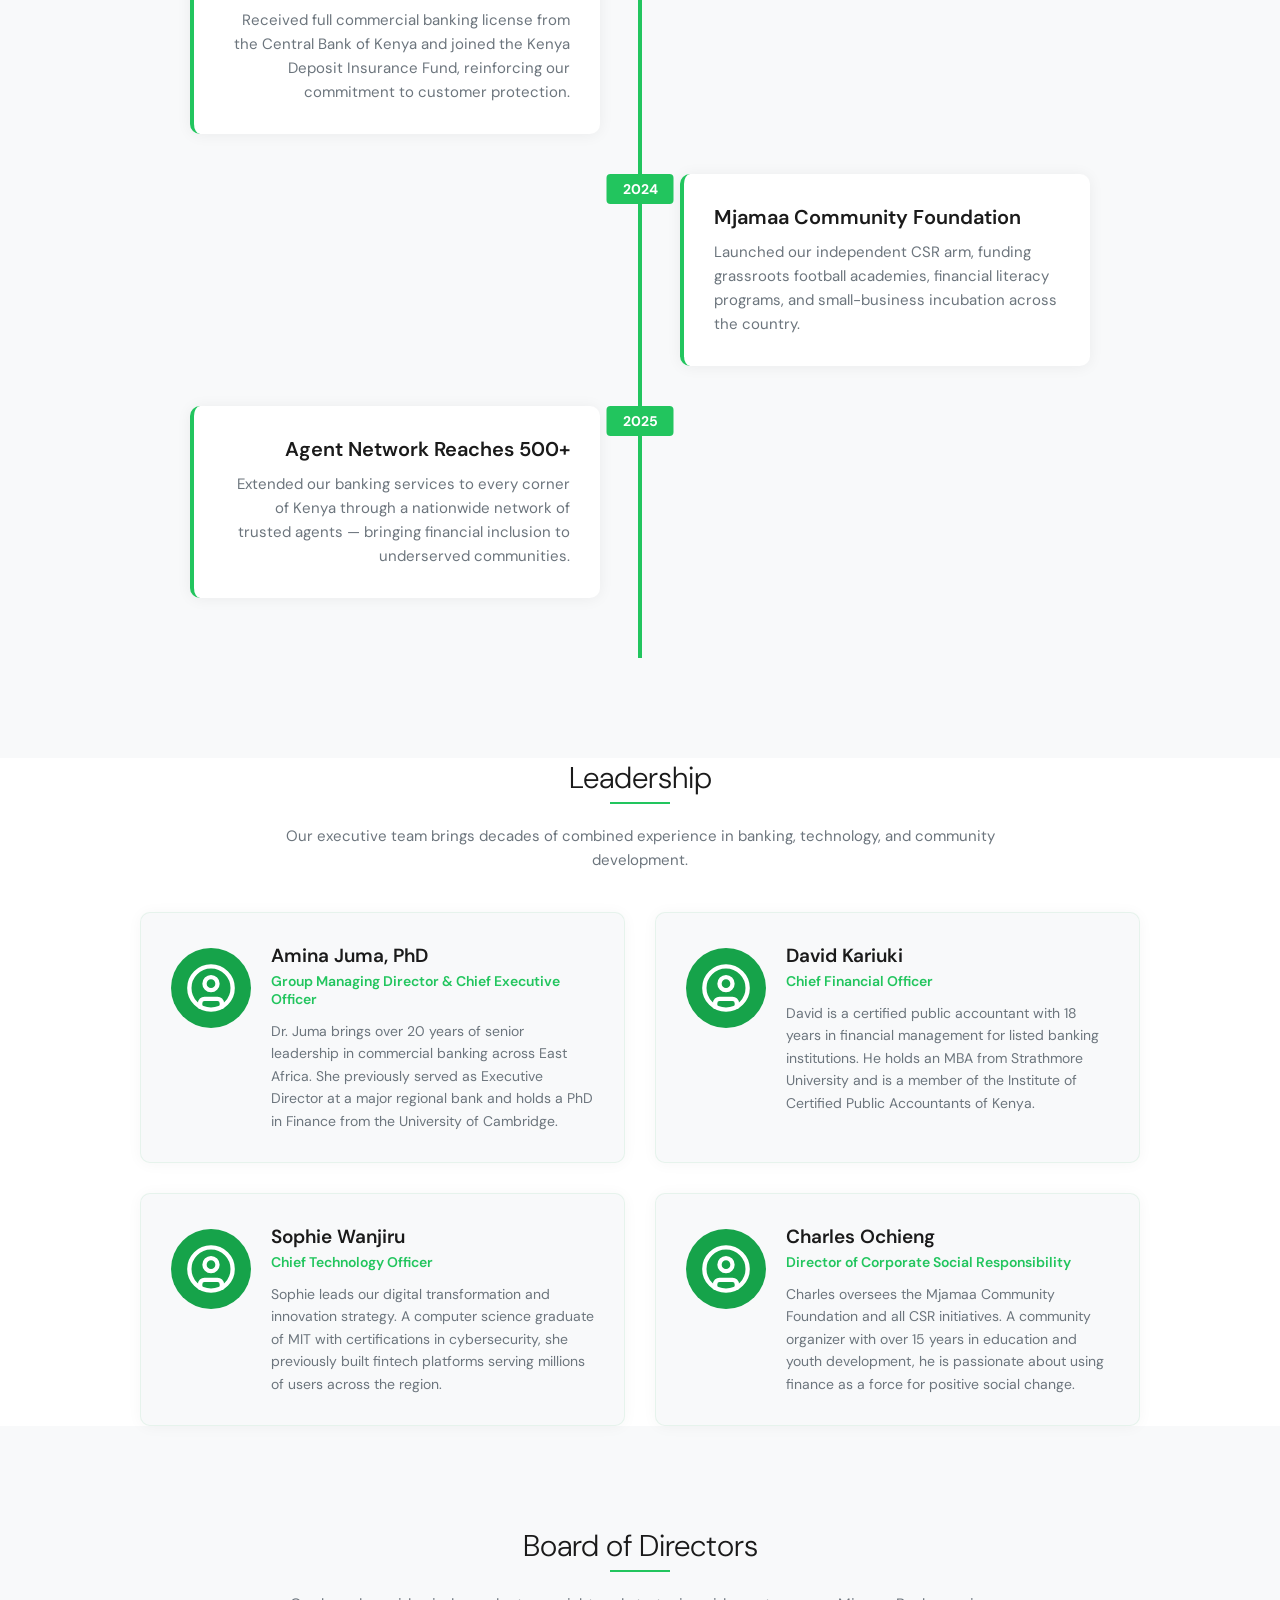
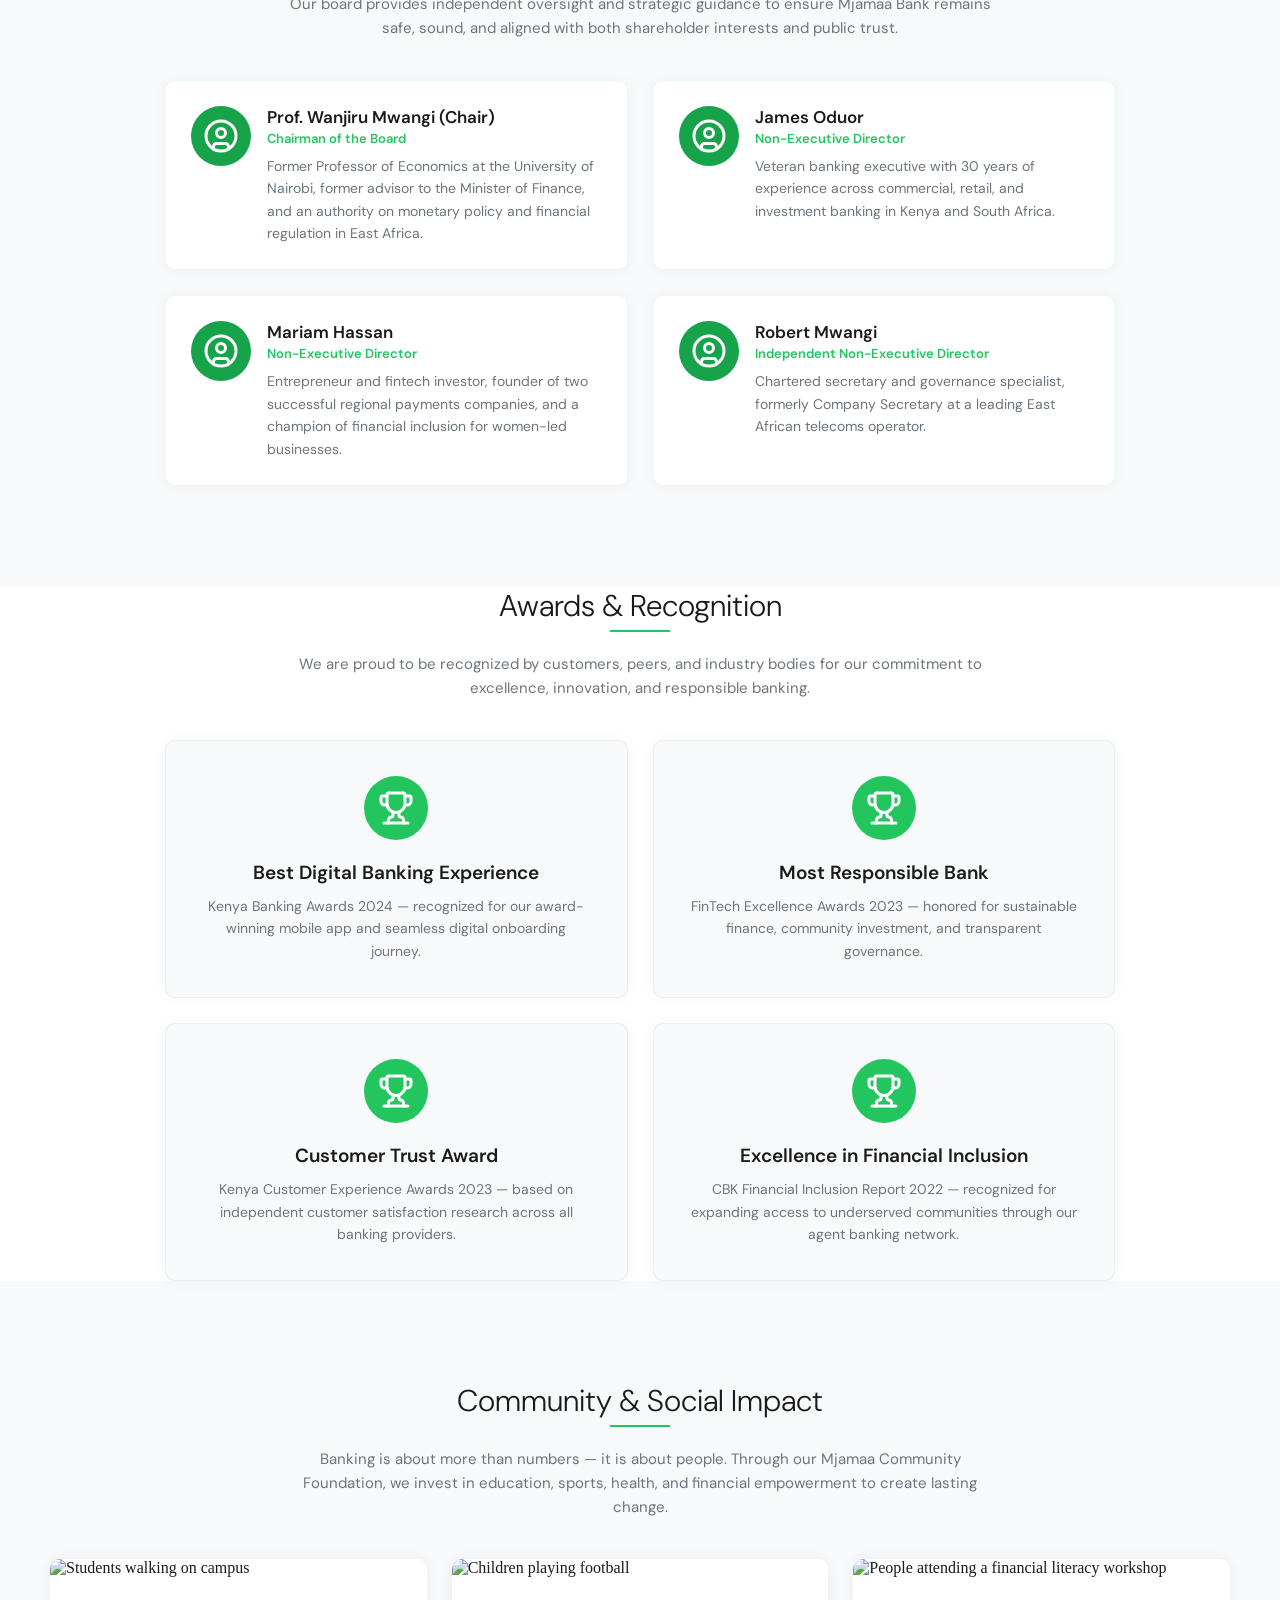
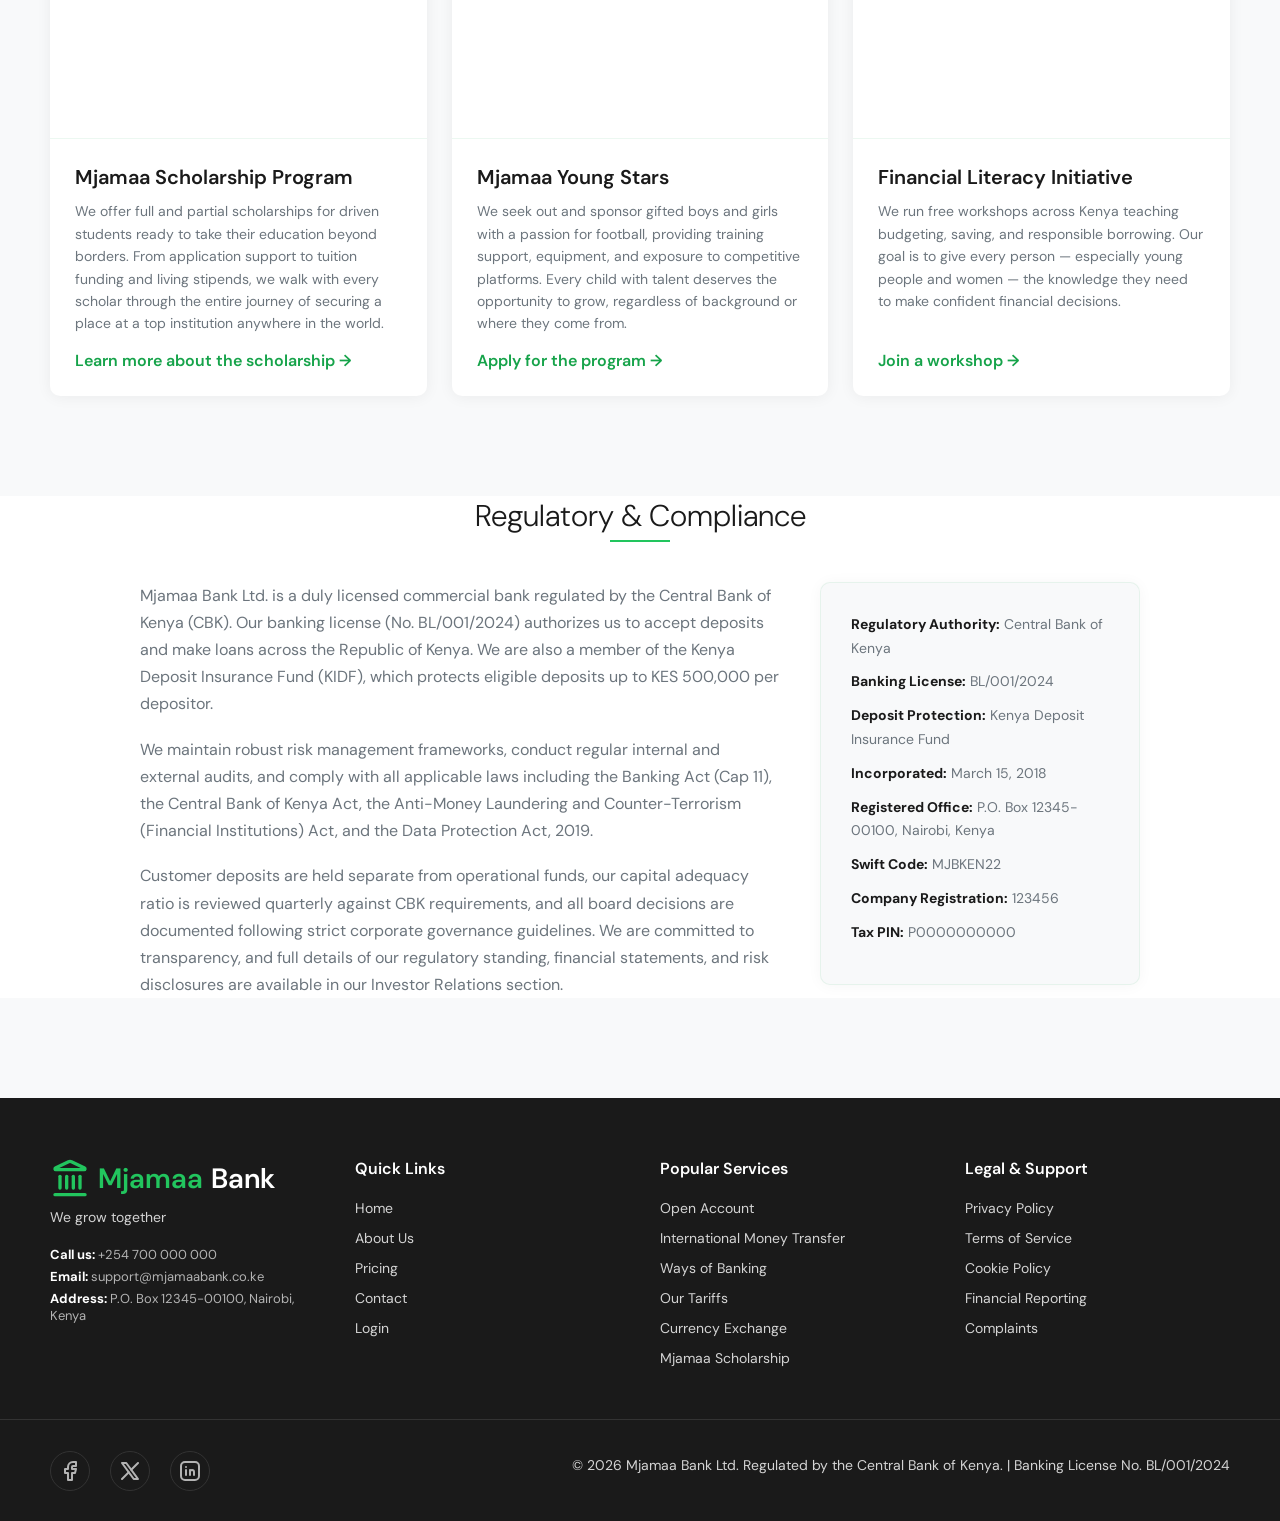
==== commit b9e9795f: "feat: created files" ====
--- a/about-us.html
+++ b/about-us.html
@@ -395,7 +395,7 @@
 
             <div class="community-card">
                 <div class="community-img">
-                    <img src="https://encrypted-tbn0.gstatic.com/images?q=tbn:ANd9GcSR2ZdrA9sGEag8TkgogK04wR7pAF-Jby1uIYeq1bLS7LMvWafaIxLzuRvt&s=10" loading="lazy" alt="Students walking on campus">
+                    <img src="https://encrypted-tbn0.gstatic.com/images?q=tbn:ANd9GcTHsza8p1ntW8GODBjAeCeTtvf3-gTo_meoQrIntLZwuevz_6gmL_SKfJek&s=10" loading="lazy" alt="Students walking on campus">
                 </div>
                 <div class="community-info">
                     <h3>Mjamaa Scholarship Program</h3>
--- a/styles.css
+++ b/styles.css
@@ -29,6 +29,11 @@
     --dark-accent: #2DD4BF;
     --dark-success: #22C55E;
     --dark-danger: #EF4444;
+}
+
+::selection {
+    background-color: var(--light-success);
+    color: var(--light-background);
 }
 
 html {
@@ -482,30 +487,45 @@
 }
 
 .wants {
-    padding: 20px;
-    display: flex;
-    justify-content: space-between;
-    margin-top: 20px;
+    display: grid;
+    grid-template-columns: repeat(4, 1fr);
+    gap: 25px;
+    max-width: 1200px;
+    margin: 40px auto 0;
 }
 
 .want {
     display: flex;
     flex-direction: column;
-    gap: 30px;
-    width: 20%;
-    padding: 10px 20px 0;    
-    border-left: 1px solid #888;
+    align-items: center;
+    text-align: center;
+    background-color: var(--light-card);
+    border-radius: 12px;
+    box-shadow: 0 1px 15px rgba(0, 0, 0, 0.06);
+    border: 1px solid rgba(22, 163, 74, 0.08);
+    padding: 40px 25px;
+    transition: transform 0.3s ease, box-shadow 0.3s ease, border-color 0.3s ease;
+    height: 100%;
+}
+
+.want:hover {
+    transform: translateY(-6px);
+    box-shadow: 0 12px 30px rgba(0, 0, 0, 0.1);
+    border-color: rgba(22, 163, 74, 0.2);
 }
 
 .want svg {
-    width: 50px;
-    height: 50px;
+    width: 48px;
+    height: 48px;
+    margin-bottom: 15px;
 }
 
 .want p {
     font-family: 'DM Sans', sans-serif;
     font-weight: 600;
-
+    font-size: 15px;
+    color: var(--light-text-primary);
+    text-align: center;
 }
 
 @media (max-width: 700px) {
@@ -515,28 +535,23 @@
     }
 
     .wants {
-        flex-wrap: wrap;
+        grid-template-columns: repeat(2, 1fr);
         gap: 20px;
-
-    }
+    }
+
     .want {
-        width: 45%;
-        border-radius: 20px;
-        box-shadow: 0 1px 15px rgba(0, 0, 0, 0.1);
-        padding: 10px 20px;
-        border: none;
+        width: 100%;
     }
 }
 
 @media (max-width: 400px) {
     .services {
         padding: 10px;
-        background-color: transparent;
     }
 
     .wants {
-        gap: 10px;
-        background-color: var(--light-card);
+        grid-template-columns: 1fr;
+        gap: 15px;
     }
 
     .want {
@@ -564,38 +579,43 @@
 
 .learn-container {
     display: grid;
-    grid-template-columns: 1fr 1fr 1fr;
-    gap: 20px;
+    grid-template-columns: repeat(3, 1fr);
+    gap: 30px;
 }
 
 .learn-card {
+    background-color: var(--light-card);
+    border-radius: 12px;
+    box-shadow: 0 1px 15px rgba(0, 0, 0, 0.06);
+    border: 1px solid rgba(22, 163, 74, 0.08);
+    border-bottom: 5px solid var(--light-success);
+    overflow: hidden;
     display: flex;
     flex-direction: column;
-    gap: 0;
-    background-color: var(--light-card);
-    border-bottom: 5px solid var(--light-success);
-    border-top-left-radius: 10px;
-    border-top-right-radius: 10px;
-    box-shadow: 0 1px 15px rgba(0, 0, 0, 0.1);
+    height: 100%;
     transform: translateY(0);
-    transition: transform 0.5s ease-in-out;
+    transition: transform 0.3s ease, box-shadow 0.3s ease, border-color 0.3s ease;
 }
 
 .learn-card:hover {
-    transform: translateY(-3px);
+    transform: translateY(-6px);
+    box-shadow: 0 12px 30px rgba(0, 0, 0, 0.12);
+    border-color: rgba(22, 163, 74, 0.2);
 }
 
 .learn-card div:first-child {
-    padding: 5px 5px 0;
+    overflow: hidden;
 }
 
 .learn-card div:first-child img {
     width: 100%;
-    border-radius: 5px;
+    height: 180px;
+    object-fit: cover;
+    display: block;
 }
 
 .learn-card div:last-child {
-    padding: 20px;
+    padding: 25px;
     display: flex;
     flex-direction: column;
     flex: 1;
@@ -604,7 +624,9 @@
 .learn-card div:last-child h3 {
     font-family: 'DM Sans', sans-serif;
     font-size: 20px;
+    font-weight: 600;
     margin-bottom: 10px;
+    color: var(--light-text-primary);
 }
 
 .learn-card div:last-child p {
@@ -622,22 +644,35 @@
     font-family: 'DM Sans', sans-serif;
     color: var(--light-links);
     font-weight: 600;
+    transition: color 0.2s ease, padding-left 0.2s ease;
+    padding-bottom: 4px;
+    border-bottom: 2px solid transparent;
+}
+
+.learn-card:hover div:last-child a {
+    color: var(--light-btn-primary);
+    border-color: var(--light-success);
 }
 
 @media (max-width: 900px) {
     .learn {
-        padding: 0 10px;
+        padding: 0 20px;
+    }
+
+    .learn-container {
+        gap: 25px;
     }
 }
 
 @media (max-width: 750px) {
     .learn {
         margin: 50px 0 0;
-        padding: 0 30px;
+        padding: 0 20px;
     }
 
     .learn-container {
         grid-template-columns: 1fr 1fr;
+        gap: 25px;
     }
 }
 
@@ -648,6 +683,7 @@
 
     .learn-container {
         grid-template-columns: 1fr;
+        gap: 25px;
     }
 }
 
@@ -704,18 +740,29 @@
 
 .deal-container {
     display: grid;
-    grid-template-columns: 1fr 1fr 1fr;
-    gap: 20px;
-    padding: 50px;
+    grid-template-columns: repeat(3, 1fr);
+    gap: 25px;
+    max-width: 1200px;
+    margin: 0 auto;
 }
 
 .deal {
+    background-color: var(--light-card);
+    border-radius: 12px;
+    box-shadow: 0 1px 15px rgba(0, 0, 0, 0.06);
+    border: 1px solid rgba(22, 163, 74, 0.08);
+    overflow: hidden;
     display: flex;
     flex-direction: column;
-    border-radius: 10px;
-    justify-content: space-between;
-    background-color: var(--light-card);
-    box-shadow: 0 1px 15px rgba(0, 0, 0, 0.1);
+    height: 100%;
+    min-height: 340px;
+    transition: transform 0.3s ease, box-shadow 0.3s ease, border-color 0.3s ease;
+}
+
+.deal:hover {
+    transform: translateY(-6px);
+    box-shadow: 0 12px 30px rgba(0, 0, 0, 0.12);
+    border-color: rgba(22, 163, 74, 0.2);
 }
 
 .deal.hide {
@@ -725,16 +772,15 @@
 .deal div:first-child {
     overflow: hidden;
     width: 100%;
-    height: 180px;
-    border-top-left-radius: 10px;
-    border-top-right-radius: 10px;
+    height: 160px;
 }
 
 .deal div:first-child img {
     width: 100%;
-    border-top-left-radius: 10px;
-    border-top-right-radius: 10px;
-    transition: transform 0.3s ease-in-out;
+    height: 100%;
+    object-fit: cover;
+    display: block;
+    transition: transform 0.4s ease;
 }
 
 .deal:hover div:first-child img {
@@ -742,16 +788,18 @@
 }
 
 .deal div:last-child {
-    padding: 10px 15px 20px;
-    border-bottom-left-radius: 10px;
-    border-bottom-right-radius: 10px;
+    padding: 25px;
+    display: flex;
+    flex-direction: column;
+    flex: 1;
 }
 
 .deal div:last-child h3 {
     font-family: 'DM Sans', sans-serif;
     font-weight: 600;
-    font-size: 16px;
-    margin-bottom: 10px;
+    font-size: 18px;
+    margin-bottom: 12px;
+    color: var(--light-text-primary);
 }
 
 .deal div:last-child p {
@@ -765,7 +813,9 @@
 }
 
 .deal div:last-child svg {
-    display: inline-block;
+    width: 16px;
+    height: 16px;
+    flex-shrink: 0;
 }
 
 .deal div:last-child a {
@@ -773,6 +823,16 @@
     font-family: 'DM Sans', sans-serif;
     color: var(--light-links);
     font-weight: 600;
+    font-size: 14px;
+    transition: color 0.2s ease, padding-left 0.2s ease;
+    padding-bottom: 4px;
+    border-bottom: 2px solid transparent;
+    align-self: flex-start;
+}
+
+.deal:hover div:last-child a {
+    color: var(--light-btn-primary);
+    border-color: var(--light-success);
 }
 
 @media (max-width: 950px) {
@@ -787,45 +847,45 @@
         box-shadow: 0 1px 15px rgba(0, 0, 0, 0.1);
         width: 100%;
         overflow-x: auto;
-        gap: 30px;
-        padding: 10px 50px;
-        justify-content: space-around;  
+        gap: 20px;
+        padding: 10px 20px;
+        justify-content: space-around;
         flex-wrap: nowrap;
-        padding-bottom: 10px;  
+        padding-bottom: 10px;
     }
 
     .deal-btn {
-        padding: 15px 25px;
+        padding: 14px 24px;
         border-radius: 50px;
         white-space: nowrap;
         flex-shrink: 0;
     }
-
-    .deal-container {
-        padding: 0;
-    }
 }
 
 @media (max-width: 750px) {
     .deal-container {
         grid-template-columns: 1fr 1fr;
+        gap: 20px;
     }
 }
 
 @media (max-width: 600px) {
     .deal-container {
         grid-template-columns: 1fr;
+        gap: 20px;
     }
 }
 
 @media (max-width: 400px) {
     .deals-btns {
         padding: 10px 20px;
+        gap: 15px;
     }
 }
 
 .latest {
     margin: 100px 0 0;
+    padding: 0 50px;
 }
 
 .latest h2 {
@@ -843,22 +903,28 @@
 
 .latest-container {
     display: grid;
-    grid-template-columns: 1fr 1fr 1fr;
-    gap: 20px;
+    grid-template-columns: repeat(3, 1fr);
+    gap: 30px;
+    max-width: 1200px;
+    margin: 0 auto;
 }
 
 .latest-card {
+    background-color: var(--light-card);
+    border-radius: 12px;
+    box-shadow: 0 1px 15px rgba(0, 0, 0, 0.06);
+    border: 1px solid rgba(22, 163, 74, 0.08);
+    overflow: hidden;
     display: flex;
     flex-direction: column;
-    background-color: var(--light-card);
-    border-radius: 10px;
-    box-shadow: 0 1px 15px rgba(0, 0, 0, 0.1);
-    overflow: hidden;
-    transition: transform 0.5s ease-in-out;
+    height: 100%;
+    transition: transform 0.3s ease, box-shadow 0.3s ease, border-color 0.3s ease;
 }
 
 .latest-card:hover {
-    transform: translateY(-3px);
+    transform: translateY(-6px);
+    box-shadow: 0 12px 30px rgba(0, 0, 0, 0.12);
+    border-color: rgba(22, 163, 74, 0.2);
 }
 
 .latest-card div:first-child img {
@@ -869,7 +935,7 @@
 }
 
 .latest-card div:last-child {
-    padding: 20px;
+    padding: 25px;
     display: flex;
     flex-direction: column;
     flex: 1;
@@ -879,8 +945,13 @@
     font-family: 'DM Sans', sans-serif;
     font-size: 12px;
     font-weight: 600;
-    color: var(--light-text-secondary);
-    margin-bottom: 10px;
+    color: var(--light-success);
+    background-color: rgba(34, 197, 94, 0.1);
+    padding: 4px 12px;
+    border-radius: 20px;
+    display: inline-block;
+    margin-bottom: 12px;
+    letter-spacing: 0.5px;
 }
 
 .latest-card div:last-child h3 {
@@ -905,22 +976,32 @@
     font-family: 'DM Sans', sans-serif;
     font-weight: 600;
     color: var(--light-links);
-    transition: color 0.2s ease;
-}
-
-.latest-card div:last-child a:hover {
+    transition: color 0.2s ease, padding-left 0.2s ease;
+    padding-bottom: 4px;
+    border-bottom: 2px solid transparent;
+    align-self: flex-start;
+}
+
+.latest-card:hover div:last-child a {
     color: var(--light-btn-primary);
+    border-color: var(--light-success);
 }
 
 @media (max-width: 750px) {
     .latest-container {
         grid-template-columns: 1fr 1fr;
+        gap: 25px;
     }
 }
 
 @media (max-width: 600px) {
+    .latest {
+        padding: 0 20px;
+    }
+
     .latest-container {
         grid-template-columns: 1fr;
+        gap: 25px;
     }
 }
 
@@ -1083,7 +1164,7 @@
     display: flex;
     align-items: center;
     justify-content: center;
-    background: linear-gradient(rgba(0, 0, 0, 0.55), rgba(0, 0, 0, 0.55)), url('images/LANDING-HERO-WOMAN.png') center/cover no-repeat;
+    background: linear-gradient(rgba(0, 0, 0, 0.55), rgba(0, 0, 0, 0.55)), url('images/ABOUT-US-HERO.png') center/cover no-repeat;
     color: #fff;
     text-align: center;
     padding: 0 20px;
@@ -1866,7 +1947,7 @@
     display: flex;
     align-items: center;
     justify-content: center;
-    background: linear-gradient(rgba(0, 0, 0, 0.55), rgba(0, 0, 0, 0.55)), url('images/LANDING-HERO-WOMAN.png') center/cover no-repeat;
+    background: linear-gradient(rgba(0, 0, 0, 0.55), rgba(0, 0, 0, 0.55)), url('images/MONEY-GROW-HERO.png') center/cover no-repeat;
     color: #fff;
     text-align: center;
     padding: 50px 20px 10px;
@@ -2590,4 +2671,809 @@
     .pricing-cta h2 {
         font-size: 1.6rem;
     }
+}
+
+/* ===== Contact ===== */
+
+/* Contact Hero */
+.contact-hero {
+    position: relative;
+    width: 100%;
+    height: 55vh;
+    min-height: 340px;
+    margin-top: 60px;
+    display: flex;
+    align-items: center;
+    justify-content: center;
+    background: linear-gradient(rgba(0, 0, 0, 0.4), rgba(0, 0, 0, 0.6)), url('images/TELEPHONE-HERO.png') center/cover no-repeat;
+    color: #fff;
+    text-align: center;
+    padding: 0 20px;
+}
+
+.contact-hero-content h2 {
+    font-family: 'DM Sans', sans-serif;
+    font-size: clamp(2rem, 5vw, 3.5rem);
+    font-weight: 300;
+    line-height: 1.15;
+    letter-spacing: -0.02em;
+    margin-bottom: 1rem;
+    color: #FFF;
+}
+
+.contact-hero-content p {
+    font-family: 'DM Sans', sans-serif;
+    font-size: clamp(0.9rem, 1.5vw, 1.15rem);
+    font-weight: 300;
+    line-height: 1.7;
+    max-width: 720px;
+    margin: 0 auto;
+    opacity: 0.9;
+}
+
+@media (max-width: 576px) {
+    .contact-hero {
+        margin-top: 90px;
+    }
+}
+
+/* Contact Info Cards */
+.contact-info {
+    margin: 100px 0 0;
+    padding: 0 50px;
+    background-color: var(--light-background);
+}
+
+.contact-info h2 {
+    font-family: 'DM Sans', sans-serif;
+    text-align: center;
+    font-size: 30px;
+    font-weight: 300;
+}
+
+.contact-info hr {
+    border: 1.5px solid var(--light-success);
+    width: 60px;
+    margin: 5px auto 40px;
+}
+
+.contact-info-grid {
+    display: grid;
+    grid-template-columns: repeat(4, 1fr);
+    gap: 25px;
+    max-width: 1200px;
+    margin: 0 auto;
+}
+
+.contact-card {
+    background-color: var(--light-card);
+    border-radius: 10px;
+    box-shadow: 0 1px 15px rgba(0, 0, 0, 0.06);
+    border: 1px solid rgba(22, 163, 74, 0.08);
+    padding: 40px 30px;
+    text-align: center;
+    display: flex;
+    flex-direction: column;
+    height: 100%;
+    align-items: center;
+}
+
+.contact-card .contact-icon {
+    width: 70px;
+    height: 70px;
+    margin: 0 auto 20px;
+    border-radius: 50%;
+    background-color: var(--light-success);
+    color: #fff;
+    display: flex;
+    align-items: center;
+    justify-content: center;
+}
+
+.contact-card .contact-icon svg {
+    width: 32px;
+    height: 32px;
+}
+
+.contact-card h3 {
+    font-family: 'DM Sans', sans-serif;
+    font-size: 18px;
+    font-weight: 600;
+    margin-bottom: 15px;
+    color: var(--light-text-primary);
+}
+
+.contact-card .contact-value {
+    font-family: 'DM Sans', sans-serif;
+    font-size: 15px;
+    color: var(--light-text-secondary);
+    line-height: 1.7;
+}
+
+.contact-card .contact-value strong {
+    color: var(--light-text-primary);
+}
+
+.contact-card .contact-value a {
+    color: var(--light-links);
+    text-decoration: none;
+}
+
+.contact-card .contact-value a:hover {
+    color: var(--light-btn-primary);
+}
+
+/* Contact Form */
+.contact-form-section {
+    margin: 100px 0 0;
+    padding: 0 50px;
+    background-color: var(--light-card);
+}
+
+.contact-form-section h2 {
+    font-family: 'DM Sans', sans-serif;
+    text-align: center;
+    font-size: 30px;
+    font-weight: 300;
+}
+
+.contact-form-section hr {
+    border: 1.5px solid var(--light-success);
+    width: 60px;
+    margin: 5px auto 20px;
+}
+
+.contact-form-section .section-subtitle {
+    text-align: center;
+    font-family: 'DM Sans', sans-serif;
+    font-size: 15px;
+    color: var(--light-text-secondary);
+    line-height: 1.6;
+    max-width: 720px;
+    margin: 0 auto 50px;
+}
+
+.contact-form-container {
+    max-width: 850px;
+    margin: 0 auto;
+    background-color: var(--light-background);
+    border-radius: 10px;
+    box-shadow: 0 1px 15px rgba(0, 0, 0, 0.04);
+    border: 1px solid rgba(22, 163, 74, 0.08);
+    padding: 50px;
+}
+
+.contact-form-container h3 {
+    font-family: 'DM Sans', sans-serif;
+    font-size: 24px;
+    font-weight: 600;
+    color: var(--light-text-primary);
+    margin-bottom: 10px;
+}
+
+.contact-form-container p {
+    font-family: 'DM Sans', sans-serif;
+    font-size: 15px;
+    color: var(--light-text-secondary);
+    line-height: 1.7;
+    margin-bottom: 30px;
+}
+
+.contact-form .form-row {
+    display: grid;
+    grid-template-columns: 1fr 1fr;
+    gap: 20px;
+    margin-bottom: 20px;
+}
+
+.contact-form .form-group {
+    display: flex;
+    flex-direction: column;
+    gap: 8px;
+}
+
+.contact-form .form-group.full-width {
+    grid-column: 1 / -1;
+}
+
+.contact-form .form-group label {
+    font-family: 'DM Sans', sans-serif;
+    font-size: 14px;
+    font-weight: 600;
+    color: var(--light-text-primary);
+}
+
+.contact-form .form-group input,
+.contact-form .form-group textarea,
+.contact-form .form-group select {
+    width: 100%;
+    padding: 14px 16px;
+    border: 1px solid rgba(22, 163, 74, 0.2);
+    border-radius: 8px;
+    font-family: 'DM Sans', sans-serif;
+    font-size: 15px;
+    color: var(--light-text-primary);
+    background-color: #FFF;
+    transition: border-color 0.3s ease, box-shadow 0.3s ease;
+}
+
+.contact-form .form-group input:focus,
+.contact-form .form-group textarea:focus,
+.contact-form .form-group select:focus {
+    outline: none;
+    border-color: var(--light-success);
+    box-shadow: 0 0 0 3px rgba(34, 197, 94, 0.1);
+}
+
+.contact-form .form-group textarea {
+    min-height: 150px;
+    resize: vertical;
+}
+
+.contact-form .form-submit {
+    grid-column: 1 / -1;
+}
+
+.contact-form .form-submit button {
+    width: 100%;
+    padding: 16px 32px;
+    background-color: var(--light-btn-primary);
+    color: #FFF;
+    font-family: 'DM Sans', sans-serif;
+    font-weight: 600;
+    font-size: 15px;
+    border-radius: 8px;
+    border: none;
+    cursor: pointer;
+    transition: background-color 0.3s ease, transform 0.2s ease;
+}
+
+.contact-form .form-submit button:hover {
+    background-color: var(--light-btn-primary-hover);
+    transform: translateY(-2px);
+}
+
+/* Branch Locator */
+.branch-locator {
+    margin: 100px 0 0;
+    padding: 0 50px;
+    background-color: var(--light-background);
+}
+
+.branch-locator h2 {
+    font-family: 'DM Sans', sans-serif;
+    text-align: center;
+    font-size: 30px;
+    font-weight: 300;
+}
+
+.branch-locator hr {
+    border: 1.5px solid var(--light-success);
+    width: 60px;
+    margin: 5px auto 20px;
+}
+
+.branch-locator .section-subtitle {
+    text-align: center;
+    font-family: 'DM Sans', sans-serif;
+    font-size: 15px;
+    color: var(--light-text-secondary);
+    line-height: 1.6;
+    max-width: 720px;
+    margin: 0 auto 50px;
+}
+
+.branch-grid {
+    display: grid;
+    grid-template-columns: repeat(2, 1fr);
+    gap: 25px;
+    max-width: 1000px;
+    margin: 0 auto;
+}
+
+.branch-card {
+    background-color: var(--light-card);
+    border-radius: 10px;
+    box-shadow: 0 1px 15px rgba(0, 0, 0, 0.06);
+    border: 1px solid rgba(22, 163, 74, 0.08);
+    overflow: hidden;
+    display: flex;
+    flex-direction: column;
+    height: 100%;
+}
+
+.branch-card-header {
+    background-color: var(--light-success);
+    color: #FFF;
+    padding: 20px 25px;
+}
+
+.branch-card-header h3 {
+    font-family: 'DM Sans', sans-serif;
+    font-size: 18px;
+    font-weight: 700;
+    margin-bottom: 4px;
+}
+
+.branch-card-header p {
+    font-family: 'DM Sans', sans-serif;
+    font-size: 13px;
+    opacity: 0.9;
+}
+
+.branch-details {
+    padding: 25px;
+    display: flex;
+    flex-direction: column;
+    gap: 12px;
+    flex: 1;
+}
+
+.branch-details p {
+    font-family: 'DM Sans', sans-serif;
+    font-size: 14px;
+    color: var(--light-text-secondary);
+    line-height: 1.6;
+    margin: 0;
+    display: flex;
+    align-items: flex-start;
+    gap: 8px;
+}
+
+.branch-details p strong {
+    color: var(--light-text-primary);
+}
+
+.branch-details .branch-hours {
+    font-size: 13px;
+    color: var(--light-text-secondary);
+}
+
+/* Support Section */
+.support-section {
+    margin: 100px 0 0;
+    padding: 0 50px;
+    background-color: var(--light-card);
+}
+
+.support-section h2 {
+    font-family: 'DM Sans', sans-serif;
+    text-align: center;
+    font-size: 30px;
+    font-weight: 300;
+}
+
+.support-section hr {
+    border: 1.5px solid var(--light-success);
+    width: 60px;
+    margin: 5px auto 20px;
+}
+
+.support-section .section-subtitle {
+    text-align: center;
+    font-family: 'DM Sans', sans-serif;
+    font-size: 15px;
+    color: var(--light-text-secondary);
+    line-height: 1.6;
+    max-width: 720px;
+    margin: 0 auto 50px;
+}
+
+.support-grid {
+    display: grid;
+    grid-template-columns: repeat(2, 1fr);
+    gap: 25px;
+    max-width: 950px;
+    margin: 0 auto;
+}
+
+.support-card {
+    background-color: var(--light-background);
+    border-radius: 10px;
+    box-shadow: 0 1px 15px rgba(0, 0, 0, 0.04);
+    border: 1px solid rgba(22, 163, 74, 0.08);
+    padding: 40px;
+    text-align: center;
+    display: flex;
+    flex-direction: column;
+    height: 100%;
+    align-items: center;
+}
+
+.support-card .support-icon {
+    width: 64px;
+    height: 64px;
+    margin: 0 auto 20px;
+    border-radius: 50%;
+    background-color: var(--light-success);
+    color: #fff;
+    display: flex;
+    align-items: center;
+    justify-content: center;
+}
+
+.support-card .support-icon svg {
+    width: 28px;
+    height: 28px;
+}
+
+.support-card h3 {
+    font-family: 'DM Sans', sans-serif;
+    font-size: 19px;
+    font-weight: 600;
+    margin-bottom: 12px;
+    color: var(--light-text-primary);
+}
+
+.support-card .support-hours {
+    font-family: 'DM Sans', sans-serif;
+    font-size: 14px;
+    color: var(--light-success);
+    font-weight: 700;
+    margin: 8px 0 12px;
+}
+
+.support-card p {
+    font-family: 'DM Sans', sans-serif;
+    font-size: 14px;
+    color: var(--light-text-secondary);
+    line-height: 1.7;
+    margin: 0;
+    flex: 1;
+}
+
+/* Map Section */
+.map-section {
+    margin: 100px 0 0;
+    padding: 0 50px;
+    background-color: var(--light-card);
+}
+
+.map-section h2 {
+    font-family: 'DM Sans', sans-serif;
+    text-align: center;
+    font-size: 30px;
+    font-weight: 300;
+}
+
+.map-section hr {
+    border: 1.5px solid var(--light-success);
+    width: 60px;
+    margin: 5px auto 20px;
+}
+
+.map-section .section-subtitle {
+    text-align: center;
+    font-family: 'DM Sans', sans-serif;
+    font-size: 15px;
+    color: var(--light-text-secondary);
+    line-height: 1.6;
+    max-width: 720px;
+    margin: 0 auto 50px;
+}
+
+.map-container {
+    max-width: 1100px;
+    margin: 0 auto;
+    border-radius: 10px;
+    overflow: hidden;
+    box-shadow: 0 1px 15px rgba(0, 0, 0, 0.06);
+    border: 1px solid rgba(22, 163, 74, 0.08);
+    height: 400px;
+    background-color: var(--light-background);
+    display: flex;
+    align-items: center;
+    justify-content: center;
+}
+
+.map-placeholder {
+    text-align: center;
+    color: var(--light-text-secondary);
+    font-family: 'DM Sans', sans-serif;
+}
+
+.map-placeholder svg {
+    width: 64px;
+    height: 64px;
+    margin-bottom: 15px;
+    opacity: 0.3;
+}
+
+/* Responsive */
+@media (max-width: 900px) {
+    .contact-info,
+    .contact-form-section,
+    .branch-locator,
+    .support-section,
+    .map-section {
+        padding: 0 20px;
+    }
+
+    .contact-info-grid {
+        grid-template-columns: repeat(2, 1fr);
+    }
+
+    .contact-form-container {
+        padding: 35px 20px;
+    }
+
+    .branch-grid {
+        grid-template-columns: 1fr;
+    }
+
+    .support-grid {
+        grid-template-columns: 1fr;
+    }
+}
+
+@media (max-width: 600px) {
+    .contact-info-grid {
+        grid-template-columns: 1fr;
+    }
+
+    .contact-form .form-row {
+        grid-template-columns: 1fr;
+    }
+
+    .map-section {
+        margin-top: 60px;
+    }
+}
+
+/* ===== Login ===== */
+
+/* Login Hero */
+.login-hero {
+    position: relative;
+    width: 100%;
+    height: 55vh;
+    min-height: 340px;
+    margin-top: 60px;
+    display: flex;
+    align-items: center;
+    justify-content: center;
+    background: linear-gradient(rgba(0, 0, 0, 0.6), rgba(0, 0, 0, 0.6)), url('images/LANDING-HERO-KIDS.png') center/cover no-repeat;
+    color: #fff;
+    text-align: center;
+    padding: 0 20px;
+}
+
+.login-hero-content h2 {
+    font-family: 'DM Sans', sans-serif;
+    font-size: clamp(2rem, 5vw, 3.5rem);
+    font-weight: 300;
+    line-height: 1.15;
+    letter-spacing: -0.02em;
+    margin-bottom: 1rem;
+    color: #FFF;
+}
+
+.login-hero-content p {
+    font-family: 'DM Sans', sans-serif;
+    font-size: clamp(0.9rem, 1.5vw, 1.15rem);
+    font-weight: 300;
+    line-height: 1.7;
+    max-width: 720px;
+    margin: 0 auto;
+    opacity: 0.9;
+}
+
+@media (max-width: 576px) {
+    .login-hero {
+        margin-top: 90px;
+    }
+}
+
+/* Login Form */
+.login-section {
+    margin: 100px 0 0;
+    padding: 0 50px;
+    background-color: var(--light-background);
+}
+
+.login-section h2 {
+    font-family: 'DM Sans', sans-serif;
+    text-align: center;
+    font-size: 30px;
+    font-weight: 300;
+}
+
+.login-section hr {
+    border: 1.5px solid var(--light-success);
+    width: 60px;
+    margin: 5px auto 40px;
+}
+
+.login-container {
+    max-width: 480px;
+    margin: 0 auto;
+    background-color: var(--light-card);
+    border-radius: 12px;
+    box-shadow: 0 1px 15px rgba(0, 0, 0, 0.06);
+    border: 1px solid rgba(22, 163, 74, 0.08);
+    padding: 50px;
+}
+
+.login-form h3 {
+    font-family: 'DM Sans', sans-serif;
+    font-size: 26px;
+    font-weight: 600;
+    color: var(--light-text-primary);
+    text-align: center;
+    margin-bottom: 10px;
+}
+
+.login-form .login-subtitle {
+    font-family: 'DM Sans', sans-serif;
+    font-size: 15px;
+    color: var(--light-text-secondary);
+    line-height: 1.6;
+    text-align: center;
+    margin-bottom: 35px;
+}
+
+.login-form .form-group {
+    display: flex;
+    flex-direction: column;
+    gap: 8px;
+    margin-bottom: 20px;
+}
+
+.login-form label {
+    font-family: 'DM Sans', sans-serif;
+    font-size: 14px;
+    font-weight: 600;
+    color: var(--light-text-primary);
+}
+
+.login-form input {
+    width: 100%;
+    padding: 14px 16px;
+    border: 1px solid rgba(22, 163, 74, 0.2);
+    border-radius: 8px;
+    font-family: 'DM Sans', sans-serif;
+    font-size: 15px;
+    color: var(--light-text-primary);
+    background-color: #FFF;
+    transition: border-color 0.3s ease, box-shadow 0.3s ease;
+}
+
+.login-form input:focus {
+    outline: none;
+    border-color: var(--light-success);
+    box-shadow: 0 0 0 3px rgba(34, 197, 94, 0.1);
+}
+
+.login-options {
+    display: flex;
+    justify-content: space-between;
+    align-items: center;
+    margin-bottom: 25px;
+    font-family: 'DM Sans', sans-serif;
+    font-size: 14px;
+}
+
+.login-options label {
+    display: flex;
+    align-items: center;
+    gap: 8px;
+    font-weight: 500;
+    color: var(--light-text-secondary);
+    cursor: pointer;
+}
+
+.login-options a {
+    color: var(--light-links);
+    text-decoration: none;
+    font-weight: 600;
+    transition: color 0.2s ease;
+}
+
+.login-options a:hover {
+    color: var(--light-btn-primary);
+}
+
+.login-submit button {
+    width: 100%;
+    padding: 16px 32px;
+    background-color: var(--light-btn-primary);
+    color: #FFF;
+    font-family: 'DM Sans', sans-serif;
+    font-weight: 600;
+    font-size: 15px;
+    border-radius: 8px;
+    border: none;
+    cursor: pointer;
+    transition: background-color 0.3s ease, transform 0.2s ease;
+}
+
+.login-submit button:hover {
+    background-color: var(--light-btn-primary-hover);
+    transform: translateY(-2px);
+}
+
+.login-divider {
+    display: flex;
+    align-items: center;
+    text-align: center;
+    margin: 25px 0;
+    font-family: 'DM Sans', sans-serif;
+    font-size: 14px;
+    color: var(--light-text-secondary);
+}
+
+.login-divider::before,
+.login-divider::after {
+    content: '';
+    flex: 1;
+    border-bottom: 1px solid rgba(22, 163, 74, 0.1);
+}
+
+.login-divider span {
+    padding: 0 20px;
+}
+
+.login-social {
+    display: flex;
+    gap: 15px;
+    margin-bottom: 25px;
+}
+
+.login-social button {
+    flex: 1;
+    display: flex;
+    align-items: center;
+    justify-content: center;
+    gap: 10px;
+    padding: 12px 20px;
+    border: 1px solid rgba(22, 163, 74, 0.2);
+    border-radius: 8px;
+    background-color: #FFF;
+    font-family: 'DM Sans', sans-serif;
+    font-size: 14px;
+    font-weight: 500;
+    color: var(--light-text-primary);
+    cursor: pointer;
+    transition: background-color 0.3s ease, border-color 0.3s ease, transform 0.2s ease;
+}
+
+.login-social button:hover {
+    background-color: var(--light-background);
+    border-color: rgba(22, 163, 74, 0.3);
+    transform: translateY(-2px);
+}
+
+.login-social svg {
+    width: 18px;
+    height: 18px;
+}
+
+.login-footer {
+    text-align: center;
+    font-family: 'DM Sans', sans-serif;
+    font-size: 15px;
+    color: var(--light-text-secondary);
+    line-height: 1.6;
+}
+
+.login-footer a {
+    color: var(--light-links);
+    text-decoration: none;
+    font-weight: 600;
+    transition: color 0.2s ease;
+}
+
+.login-footer a:hover {
+    color: var(--light-btn-primary);
+}
+
+@media (max-width: 600px) {
+    .login-section {
+        padding: 0 20px;
+    }
+
+    .login-container {
+        margin: 0;
+        padding: 40px 25px;
+    }
 }
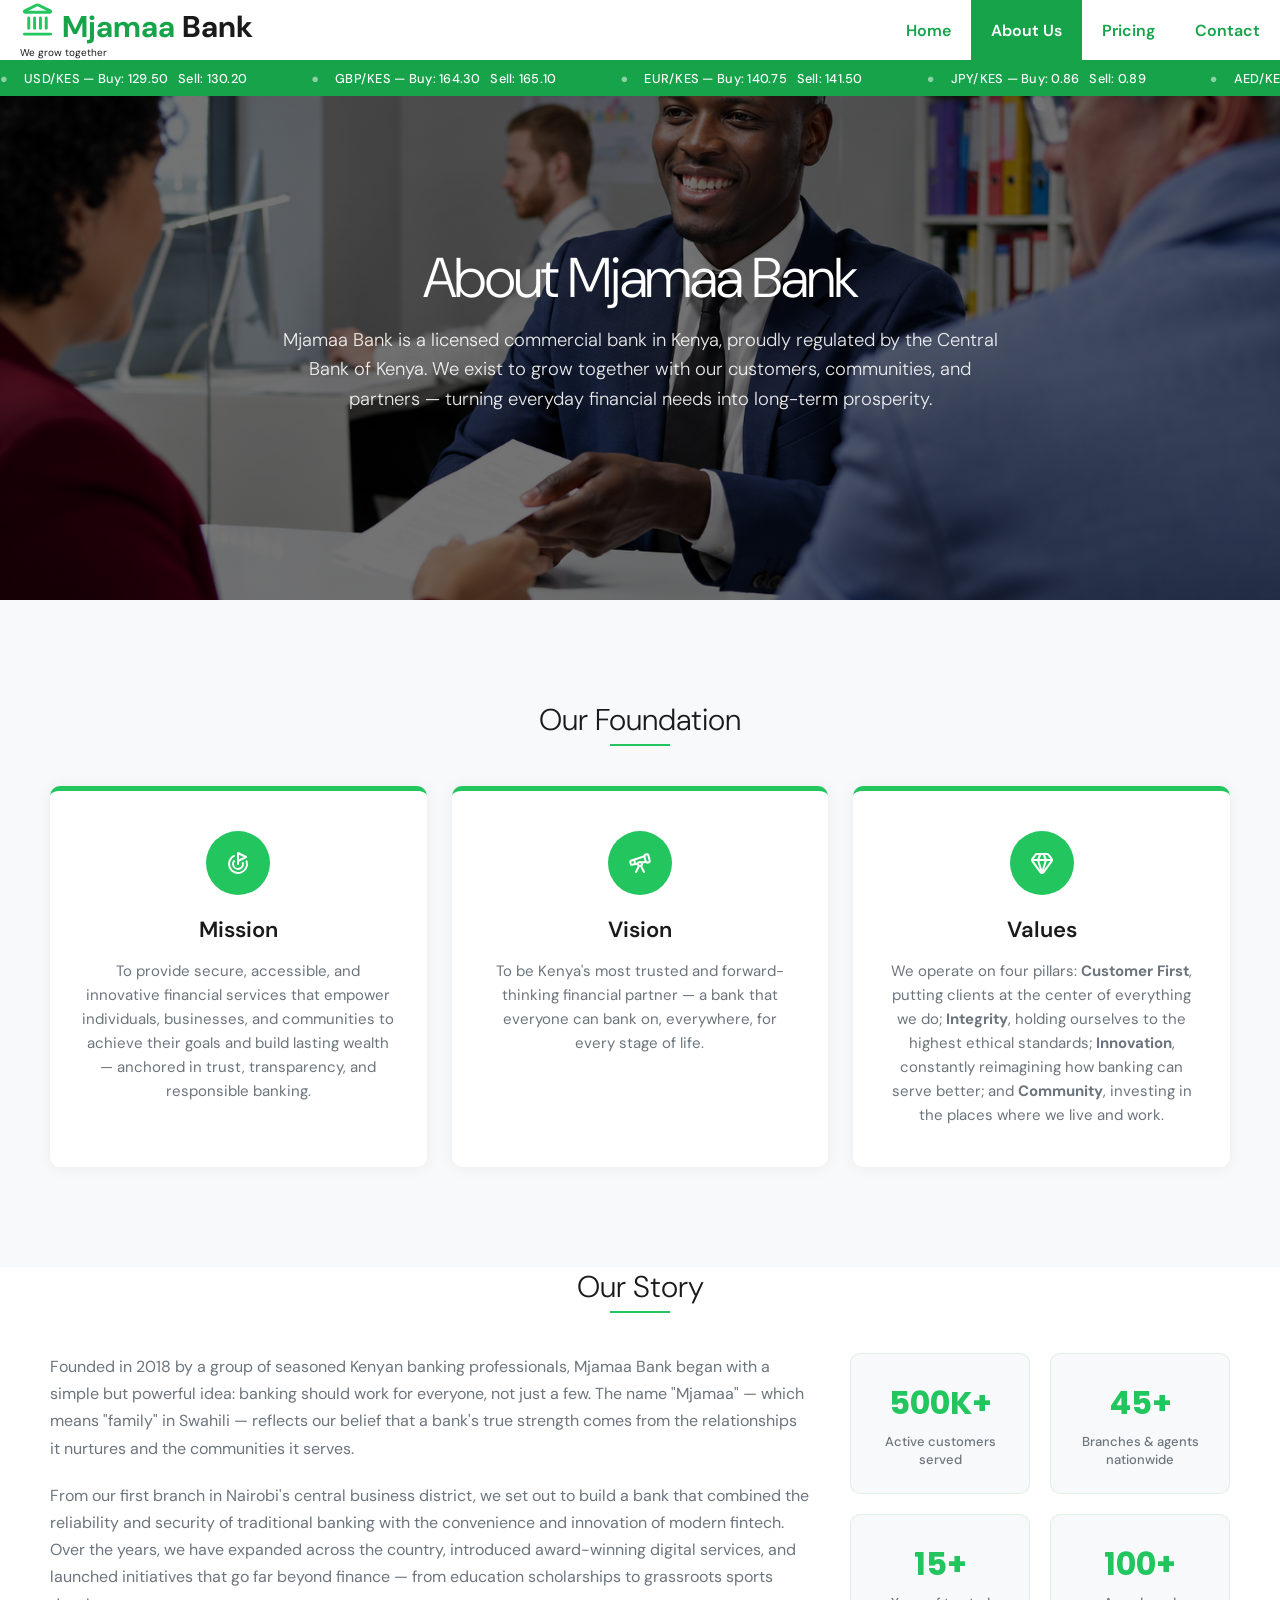
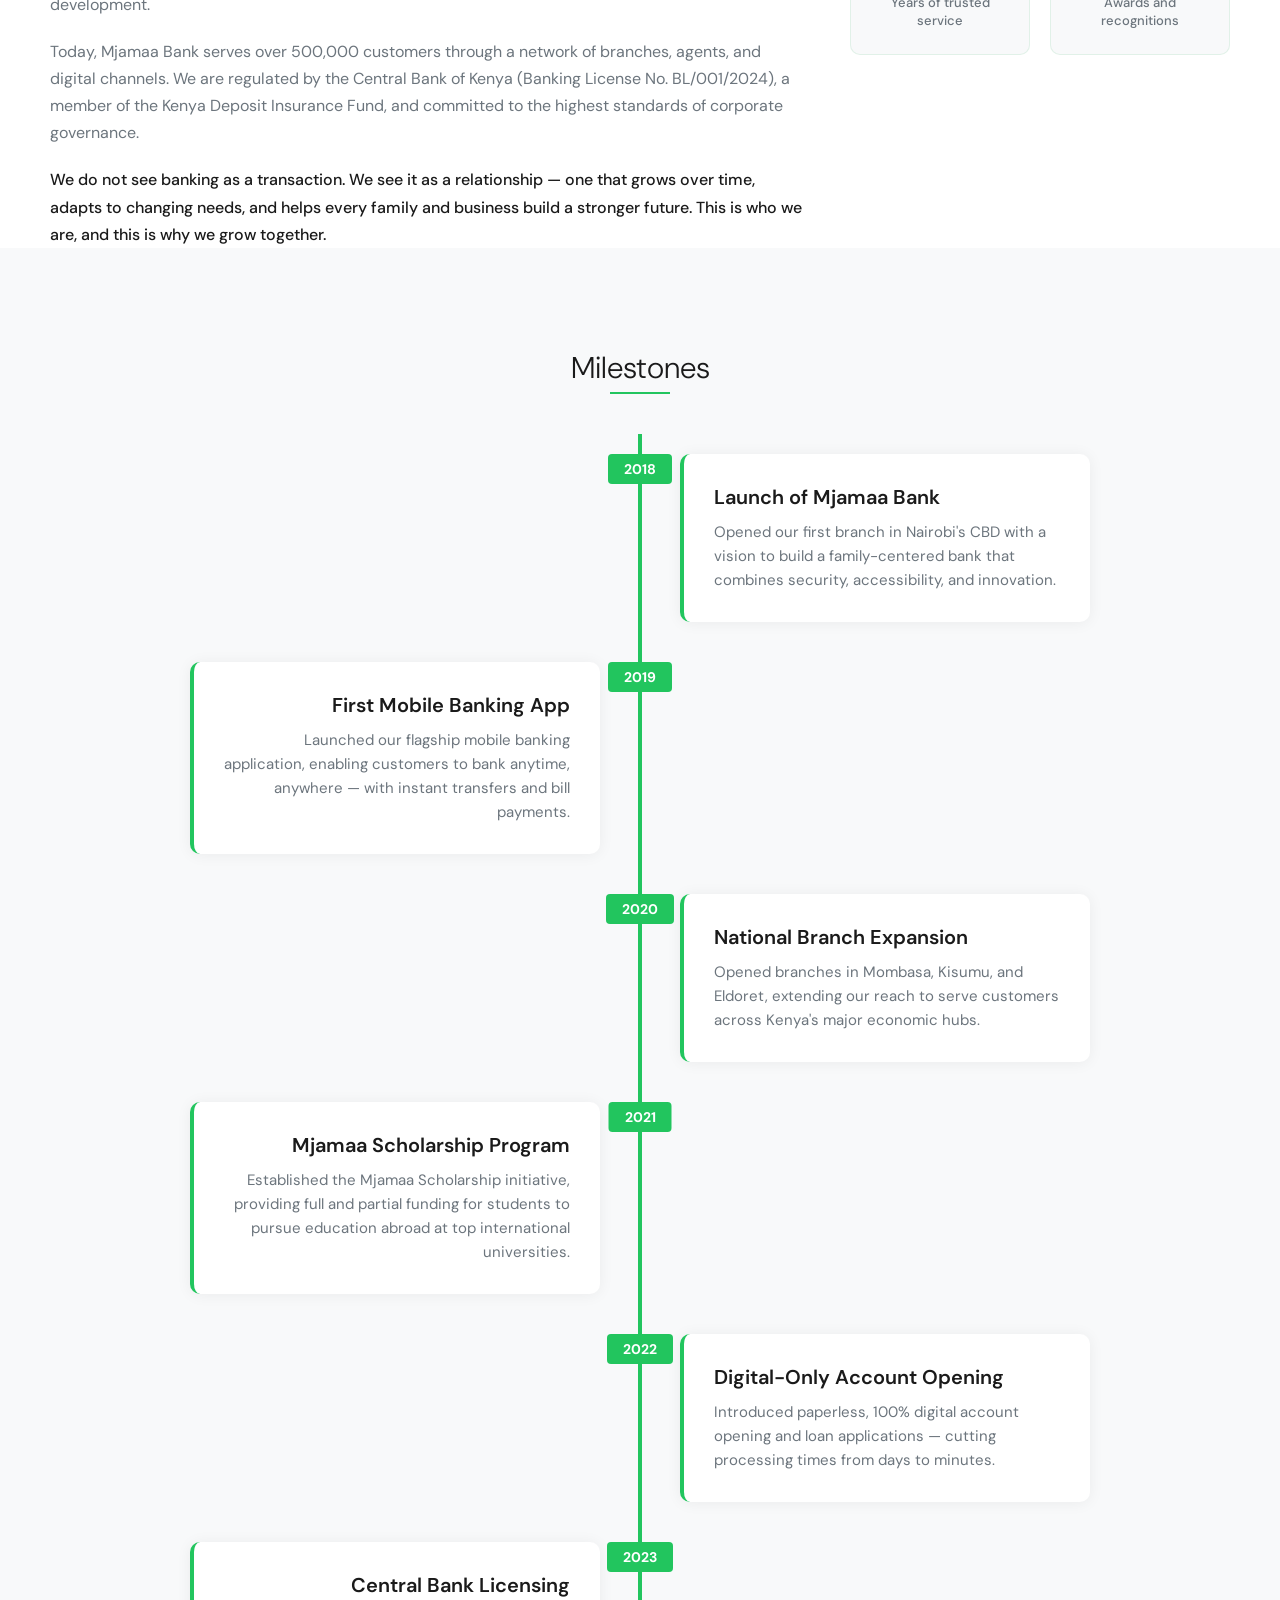
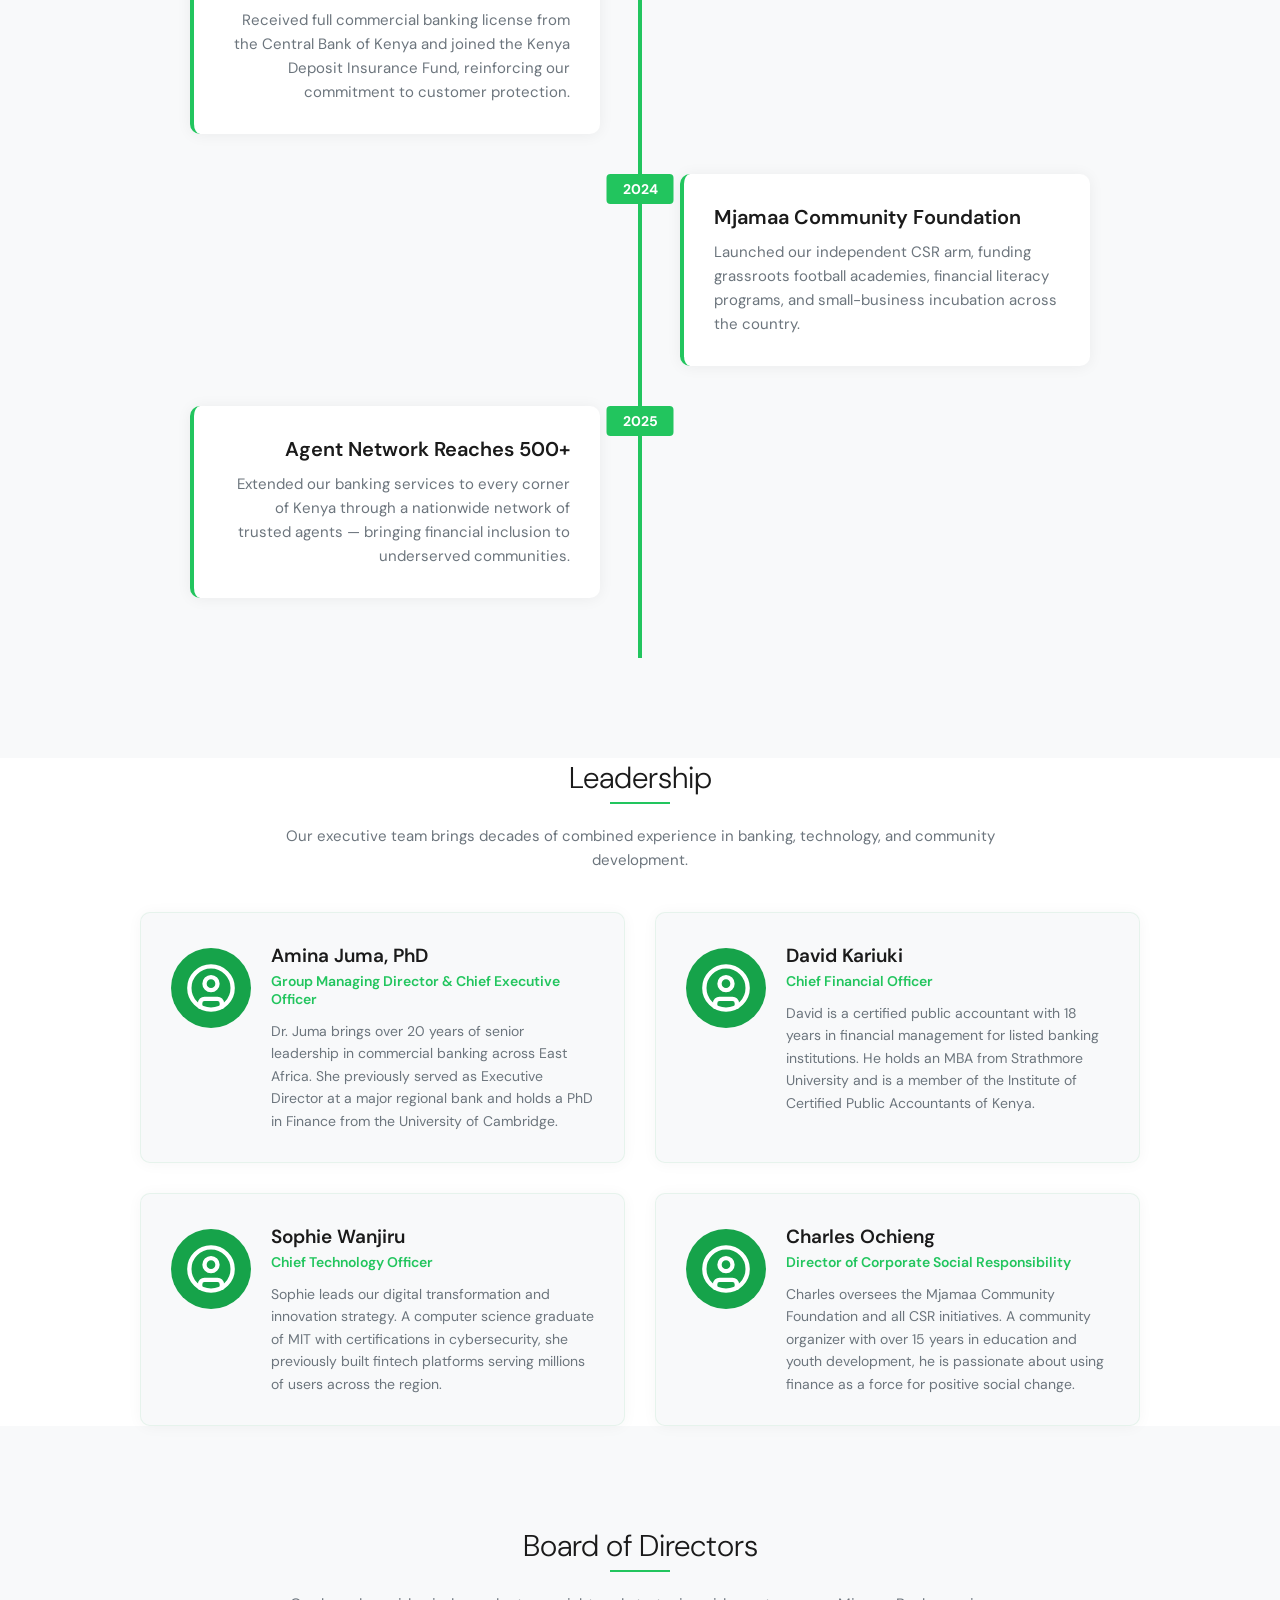
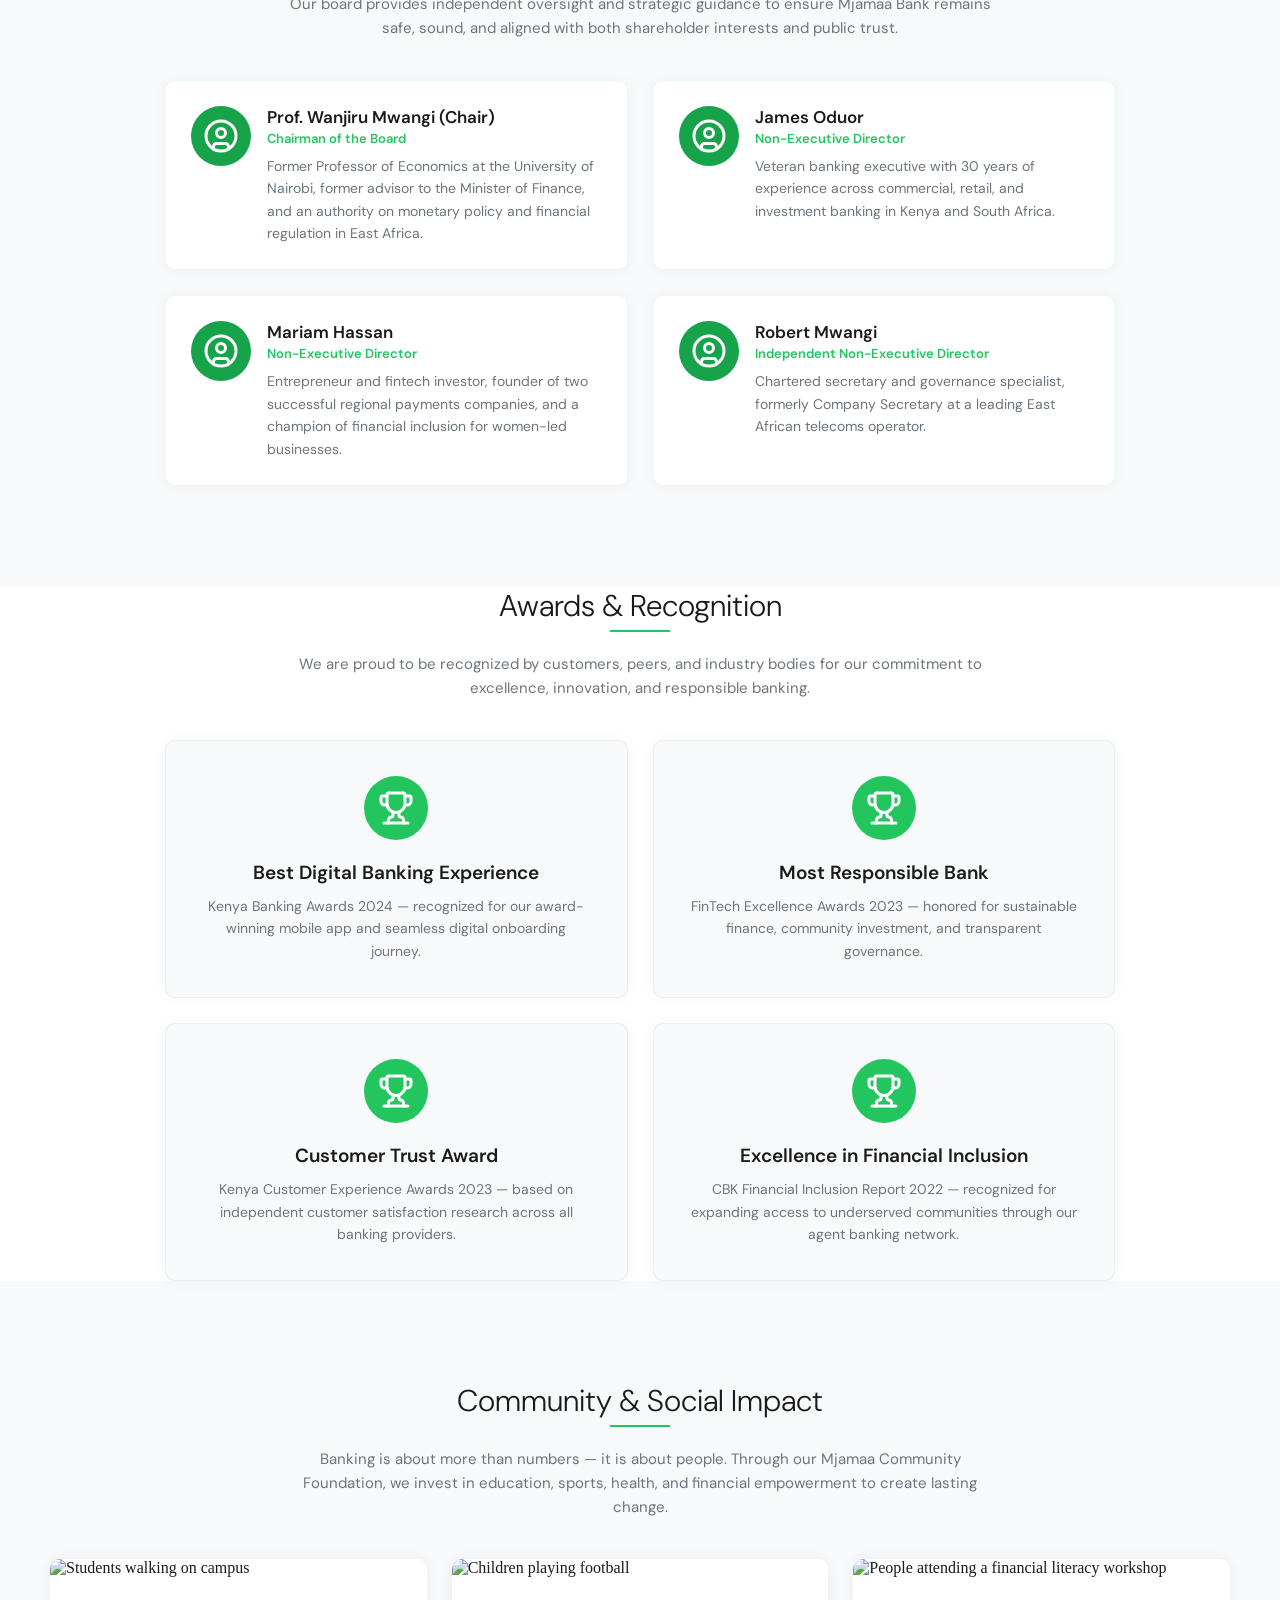
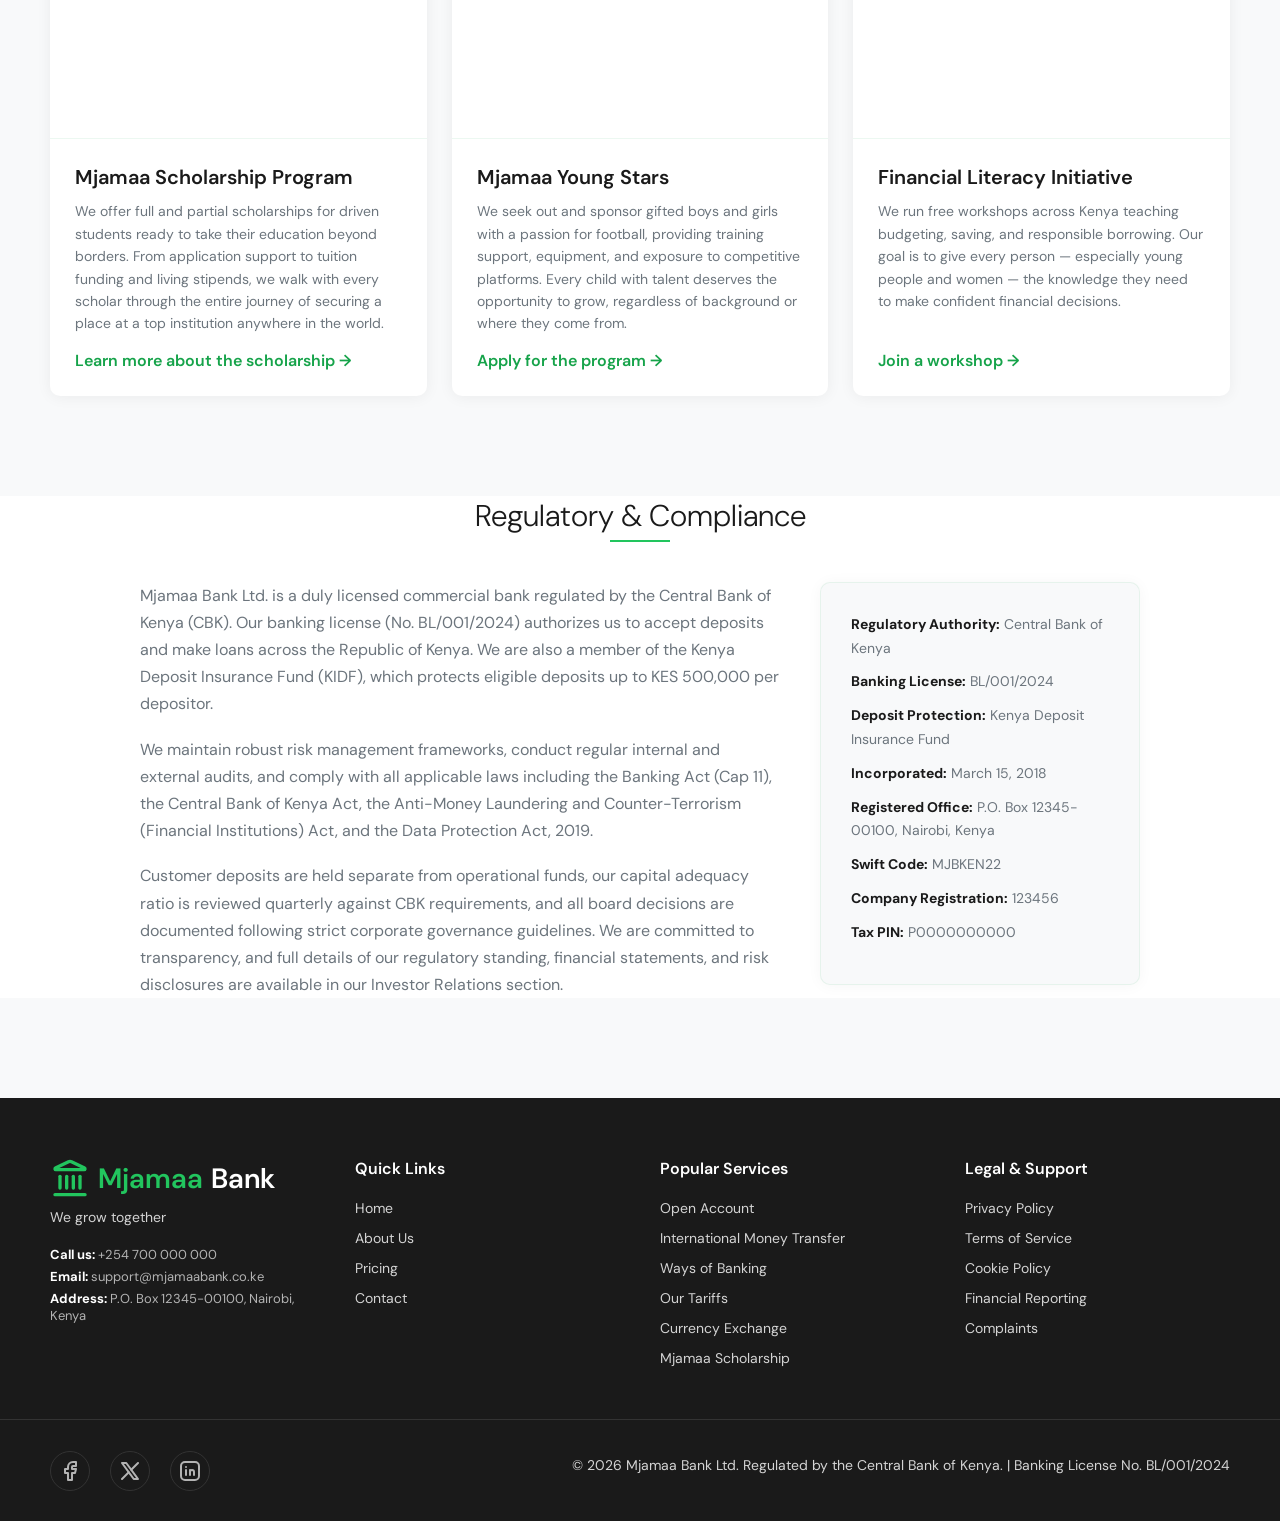
==== commit 25267761: "fix: removed" ====
--- a/about-us.html
+++ b/about-us.html
@@ -41,7 +41,6 @@
                 <li><a href="about-us.html" aria-current="page">About Us</a></li>
                 <li><a href="pricing.html">Pricing</a></li>
                 <li><a href="contact.html">Contact</a></li>
-                <li><a href="login.html">Login</a></li>
             </ul>
         </div>
     </nav>
@@ -475,7 +474,6 @@
                     <li><a href="about-us.html">About Us</a></li>
                     <li><a href="pricing.html">Pricing</a></li>
                     <li><a href="contact.html">Contact</a></li>
-                    <li><a href="login.html">Login</a></li>
                 </ul>
             </div>
 
--- a/styles.css
+++ b/styles.css
@@ -126,7 +126,8 @@
     display: none;
     flex-direction: column;
     background-color: var(--light-card);
-    position: absolute;
+    position: fixed;
+    top: 0;
     right: 0;
     width: 40%;
     box-shadow: 0 1px 3px rgba(0, 0, 0, 0.06);
@@ -215,7 +216,7 @@
 
 .overlay {
     display: none;
-    position: absolute;
+    position: fixed;
     top: 0;
     left: 0;
     width: 100%;
@@ -3218,262 +3219,4 @@
     .map-section {
         margin-top: 60px;
     }
-}
-
-/* ===== Login ===== */
-
-/* Login Hero */
-.login-hero {
-    position: relative;
-    width: 100%;
-    height: 55vh;
-    min-height: 340px;
-    margin-top: 60px;
-    display: flex;
-    align-items: center;
-    justify-content: center;
-    background: linear-gradient(rgba(0, 0, 0, 0.6), rgba(0, 0, 0, 0.6)), url('images/LANDING-HERO-KIDS.png') center/cover no-repeat;
-    color: #fff;
-    text-align: center;
-    padding: 0 20px;
-}
-
-.login-hero-content h2 {
-    font-family: 'DM Sans', sans-serif;
-    font-size: clamp(2rem, 5vw, 3.5rem);
-    font-weight: 300;
-    line-height: 1.15;
-    letter-spacing: -0.02em;
-    margin-bottom: 1rem;
-    color: #FFF;
-}
-
-.login-hero-content p {
-    font-family: 'DM Sans', sans-serif;
-    font-size: clamp(0.9rem, 1.5vw, 1.15rem);
-    font-weight: 300;
-    line-height: 1.7;
-    max-width: 720px;
-    margin: 0 auto;
-    opacity: 0.9;
-}
-
-@media (max-width: 576px) {
-    .login-hero {
-        margin-top: 90px;
-    }
-}
-
-/* Login Form */
-.login-section {
-    margin: 100px 0 0;
-    padding: 0 50px;
-    background-color: var(--light-background);
-}
-
-.login-section h2 {
-    font-family: 'DM Sans', sans-serif;
-    text-align: center;
-    font-size: 30px;
-    font-weight: 300;
-}
-
-.login-section hr {
-    border: 1.5px solid var(--light-success);
-    width: 60px;
-    margin: 5px auto 40px;
-}
-
-.login-container {
-    max-width: 480px;
-    margin: 0 auto;
-    background-color: var(--light-card);
-    border-radius: 12px;
-    box-shadow: 0 1px 15px rgba(0, 0, 0, 0.06);
-    border: 1px solid rgba(22, 163, 74, 0.08);
-    padding: 50px;
-}
-
-.login-form h3 {
-    font-family: 'DM Sans', sans-serif;
-    font-size: 26px;
-    font-weight: 600;
-    color: var(--light-text-primary);
-    text-align: center;
-    margin-bottom: 10px;
-}
-
-.login-form .login-subtitle {
-    font-family: 'DM Sans', sans-serif;
-    font-size: 15px;
-    color: var(--light-text-secondary);
-    line-height: 1.6;
-    text-align: center;
-    margin-bottom: 35px;
-}
-
-.login-form .form-group {
-    display: flex;
-    flex-direction: column;
-    gap: 8px;
-    margin-bottom: 20px;
-}
-
-.login-form label {
-    font-family: 'DM Sans', sans-serif;
-    font-size: 14px;
-    font-weight: 600;
-    color: var(--light-text-primary);
-}
-
-.login-form input {
-    width: 100%;
-    padding: 14px 16px;
-    border: 1px solid rgba(22, 163, 74, 0.2);
-    border-radius: 8px;
-    font-family: 'DM Sans', sans-serif;
-    font-size: 15px;
-    color: var(--light-text-primary);
-    background-color: #FFF;
-    transition: border-color 0.3s ease, box-shadow 0.3s ease;
-}
-
-.login-form input:focus {
-    outline: none;
-    border-color: var(--light-success);
-    box-shadow: 0 0 0 3px rgba(34, 197, 94, 0.1);
-}
-
-.login-options {
-    display: flex;
-    justify-content: space-between;
-    align-items: center;
-    margin-bottom: 25px;
-    font-family: 'DM Sans', sans-serif;
-    font-size: 14px;
-}
-
-.login-options label {
-    display: flex;
-    align-items: center;
-    gap: 8px;
-    font-weight: 500;
-    color: var(--light-text-secondary);
-    cursor: pointer;
-}
-
-.login-options a {
-    color: var(--light-links);
-    text-decoration: none;
-    font-weight: 600;
-    transition: color 0.2s ease;
-}
-
-.login-options a:hover {
-    color: var(--light-btn-primary);
-}
-
-.login-submit button {
-    width: 100%;
-    padding: 16px 32px;
-    background-color: var(--light-btn-primary);
-    color: #FFF;
-    font-family: 'DM Sans', sans-serif;
-    font-weight: 600;
-    font-size: 15px;
-    border-radius: 8px;
-    border: none;
-    cursor: pointer;
-    transition: background-color 0.3s ease, transform 0.2s ease;
-}
-
-.login-submit button:hover {
-    background-color: var(--light-btn-primary-hover);
-    transform: translateY(-2px);
-}
-
-.login-divider {
-    display: flex;
-    align-items: center;
-    text-align: center;
-    margin: 25px 0;
-    font-family: 'DM Sans', sans-serif;
-    font-size: 14px;
-    color: var(--light-text-secondary);
-}
-
-.login-divider::before,
-.login-divider::after {
-    content: '';
-    flex: 1;
-    border-bottom: 1px solid rgba(22, 163, 74, 0.1);
-}
-
-.login-divider span {
-    padding: 0 20px;
-}
-
-.login-social {
-    display: flex;
-    gap: 15px;
-    margin-bottom: 25px;
-}
-
-.login-social button {
-    flex: 1;
-    display: flex;
-    align-items: center;
-    justify-content: center;
-    gap: 10px;
-    padding: 12px 20px;
-    border: 1px solid rgba(22, 163, 74, 0.2);
-    border-radius: 8px;
-    background-color: #FFF;
-    font-family: 'DM Sans', sans-serif;
-    font-size: 14px;
-    font-weight: 500;
-    color: var(--light-text-primary);
-    cursor: pointer;
-    transition: background-color 0.3s ease, border-color 0.3s ease, transform 0.2s ease;
-}
-
-.login-social button:hover {
-    background-color: var(--light-background);
-    border-color: rgba(22, 163, 74, 0.3);
-    transform: translateY(-2px);
-}
-
-.login-social svg {
-    width: 18px;
-    height: 18px;
-}
-
-.login-footer {
-    text-align: center;
-    font-family: 'DM Sans', sans-serif;
-    font-size: 15px;
-    color: var(--light-text-secondary);
-    line-height: 1.6;
-}
-
-.login-footer a {
-    color: var(--light-links);
-    text-decoration: none;
-    font-weight: 600;
-    transition: color 0.2s ease;
-}
-
-.login-footer a:hover {
-    color: var(--light-btn-primary);
-}
-
-@media (max-width: 600px) {
-    .login-section {
-        padding: 0 20px;
-    }
-
-    .login-container {
-        margin: 0;
-        padding: 40px 25px;
-    }
 }
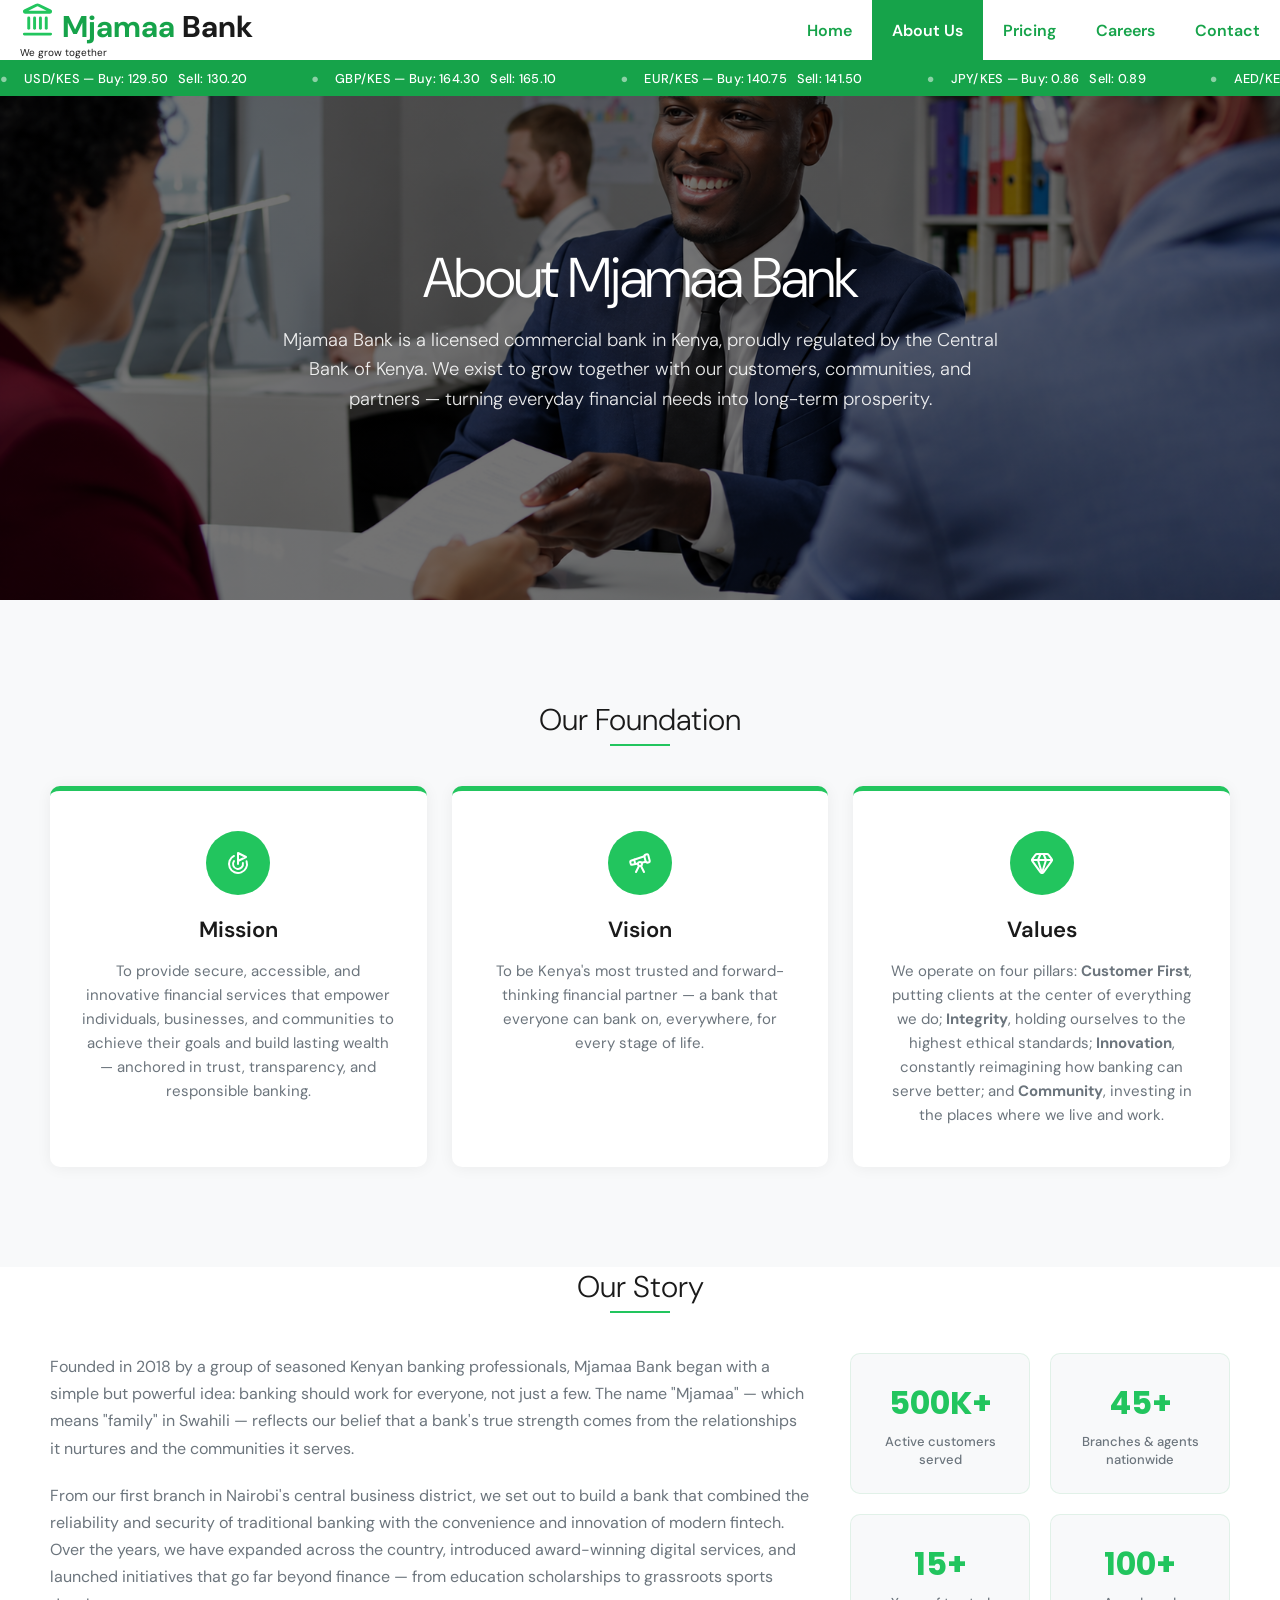
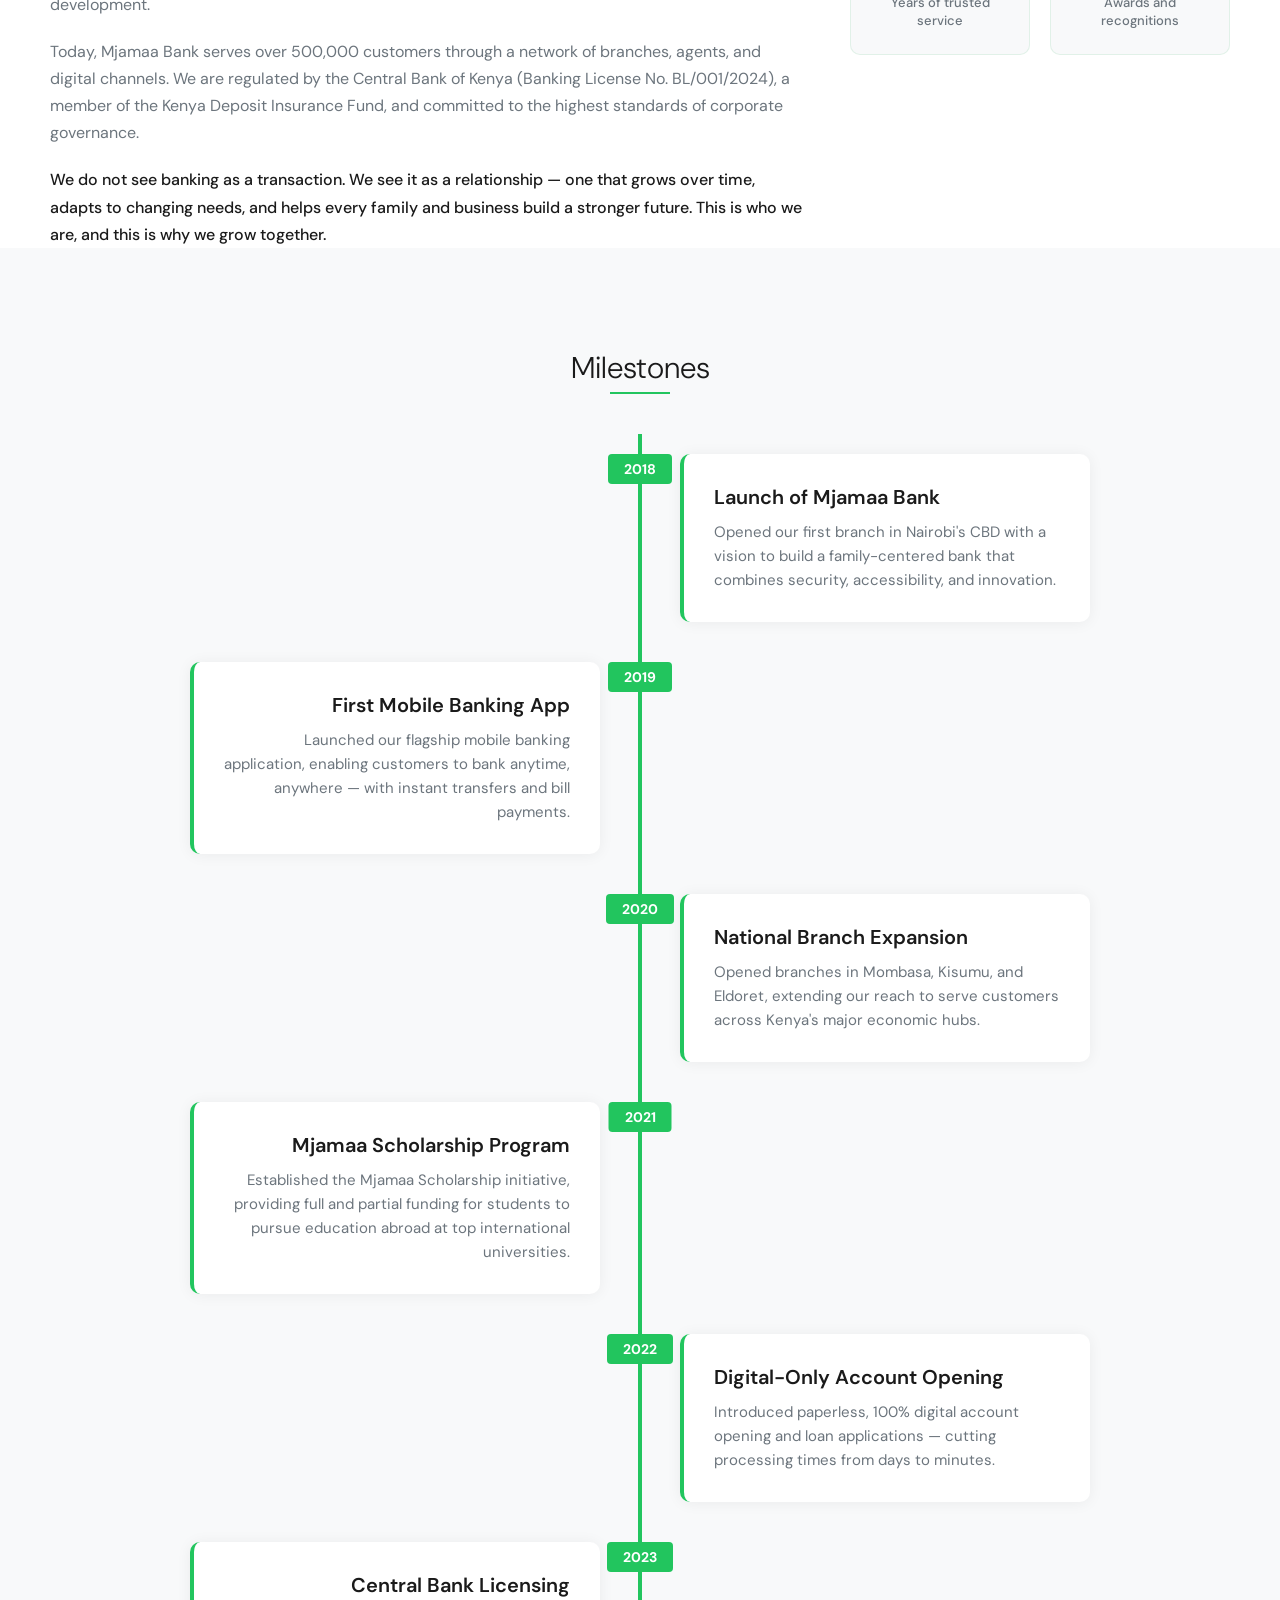
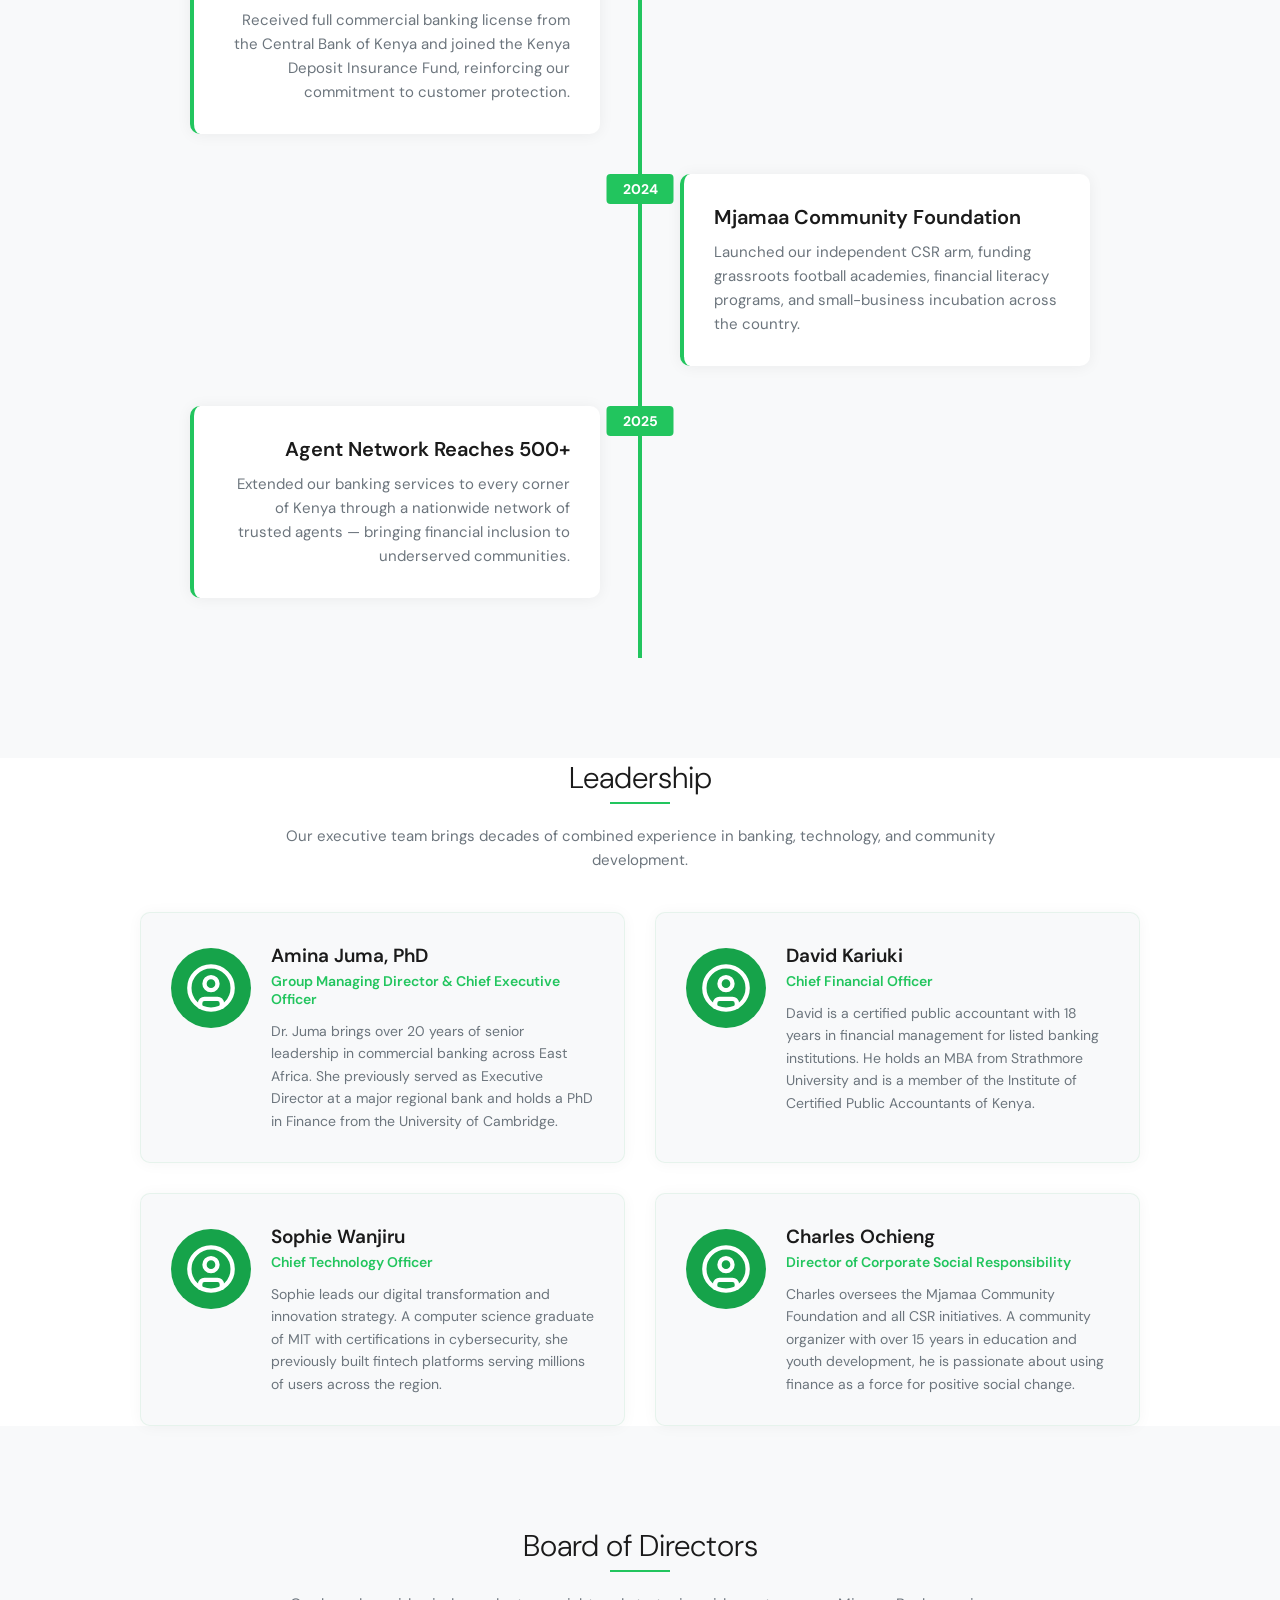
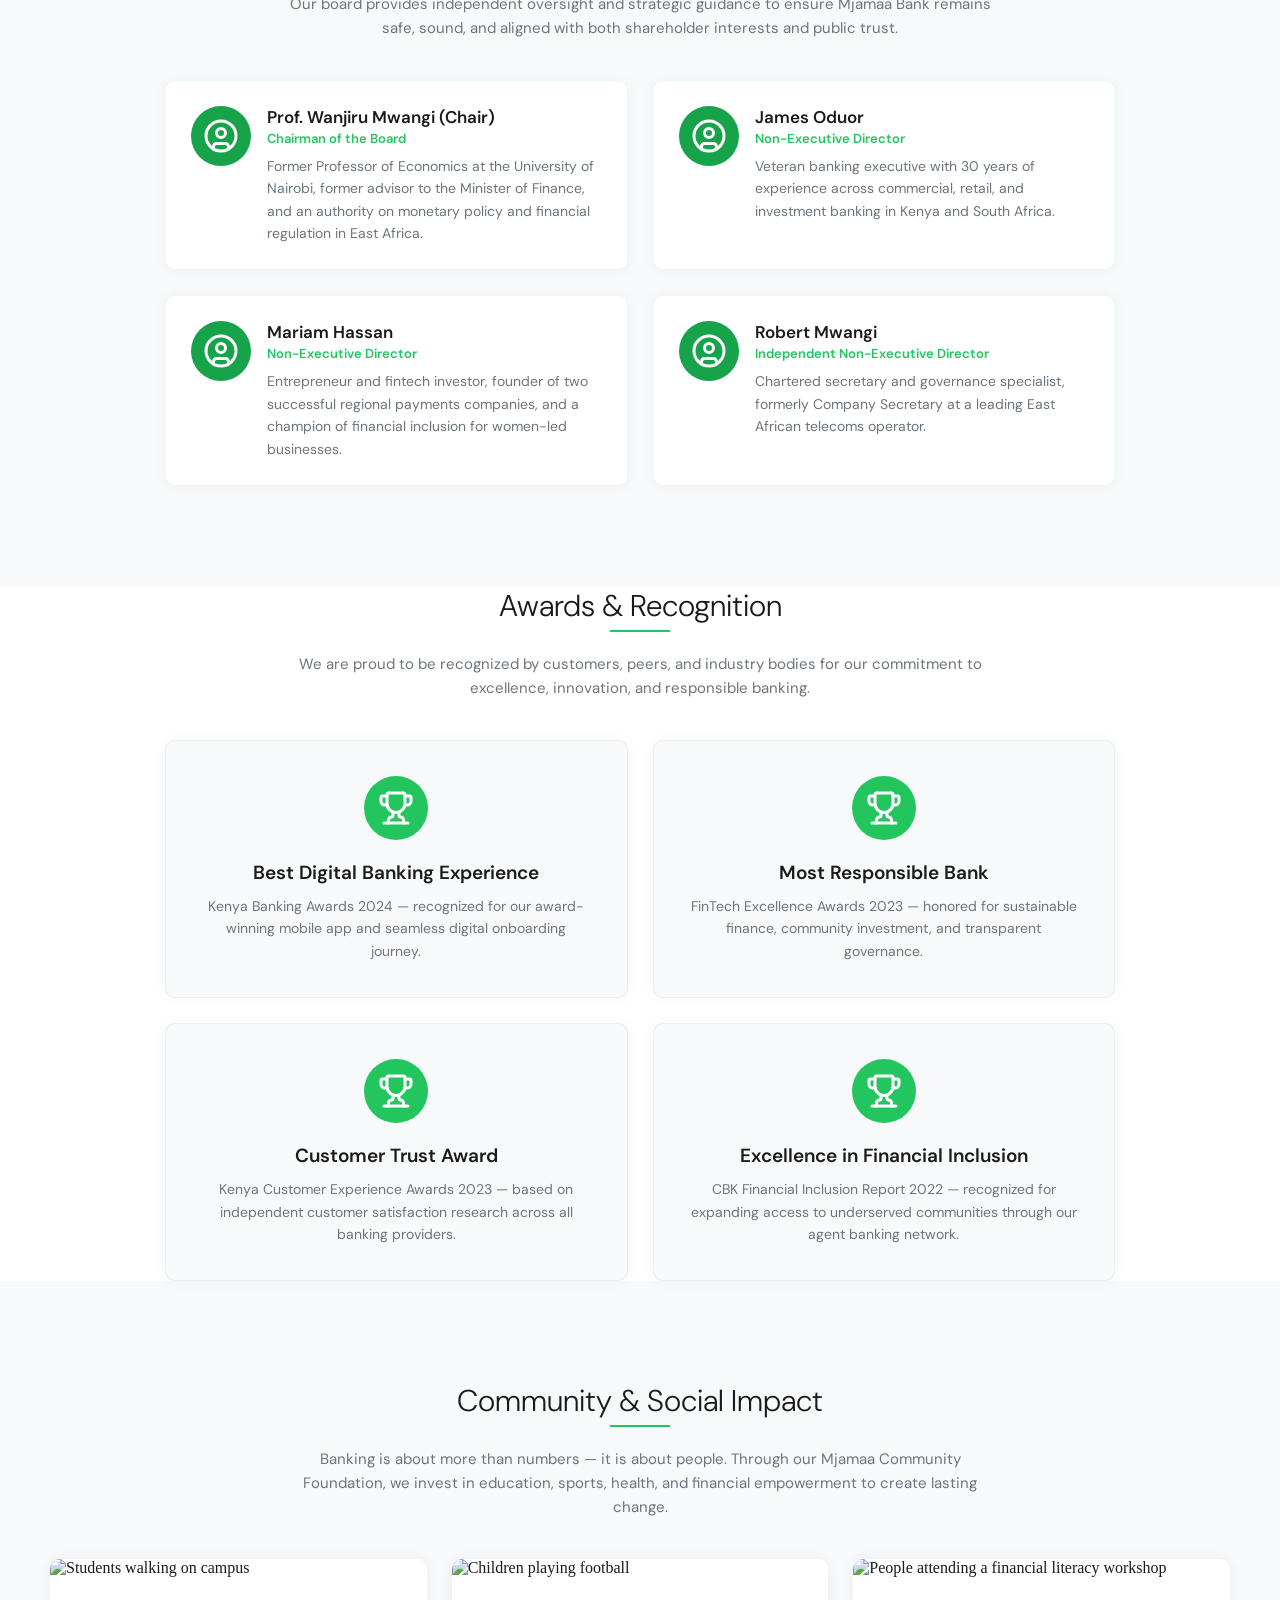
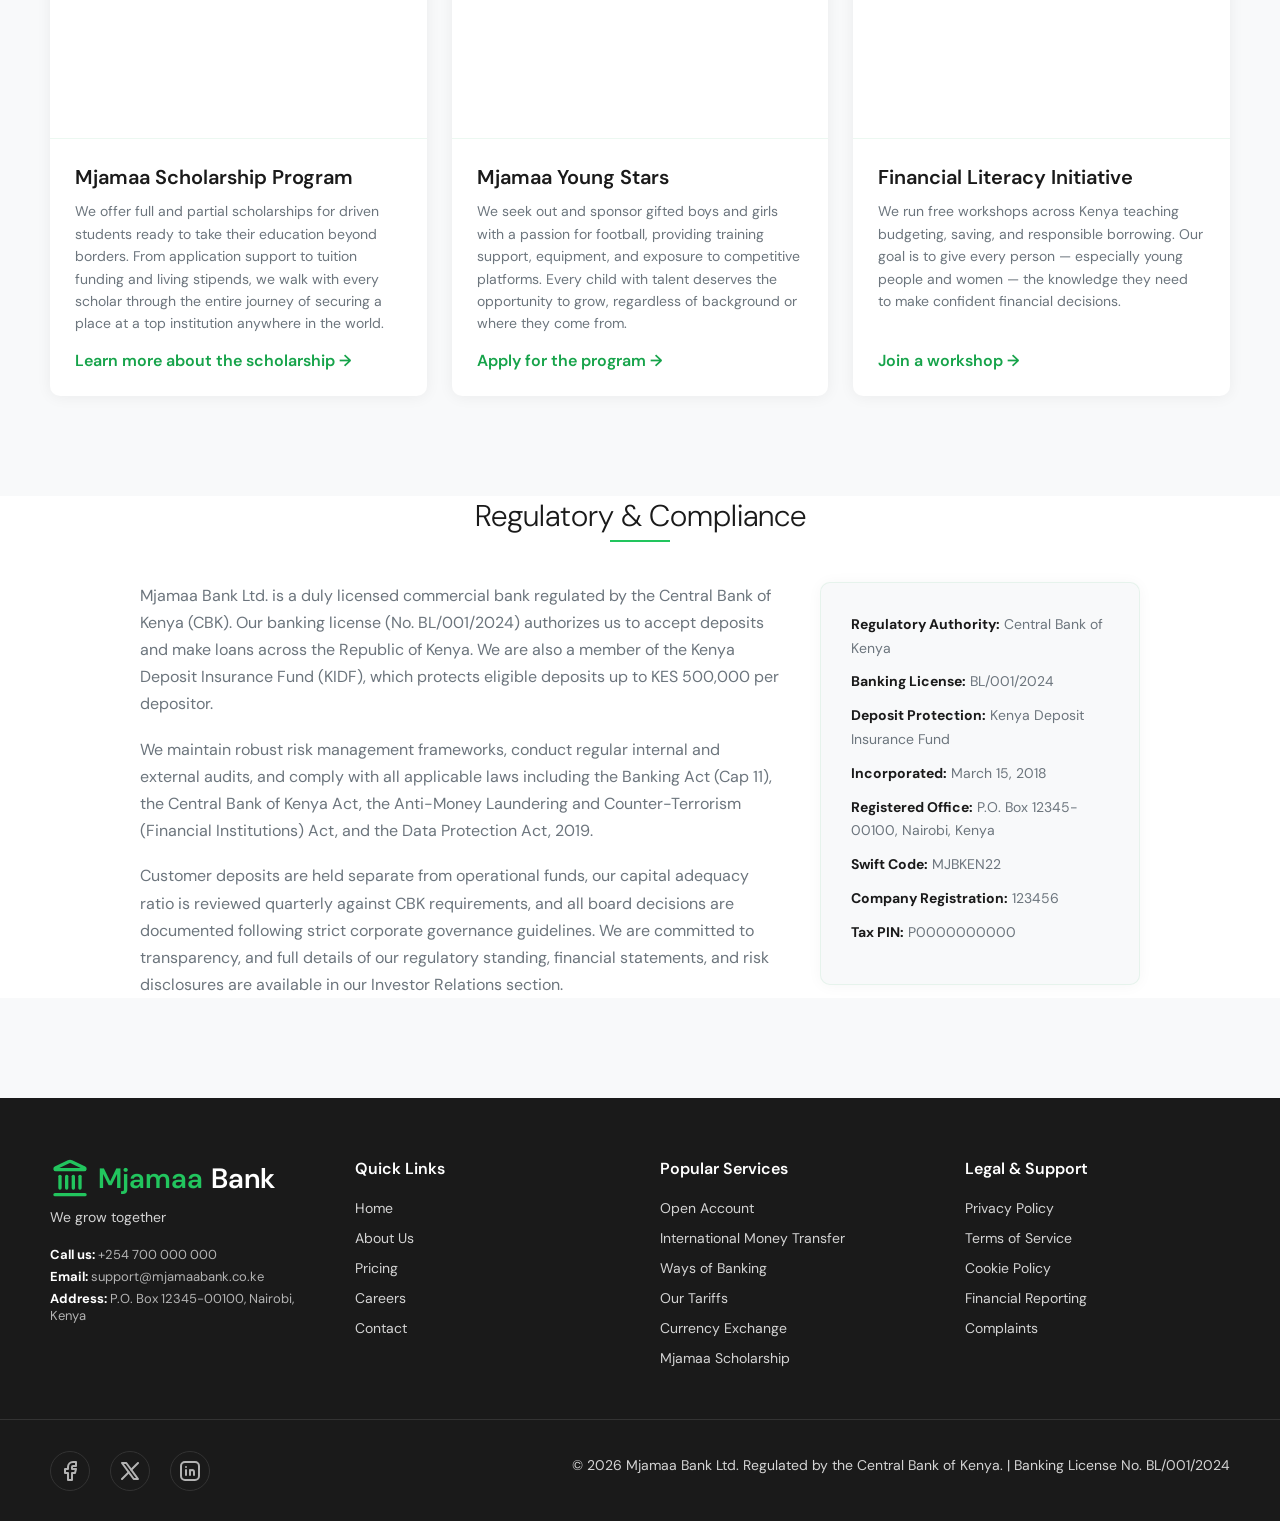
==== commit 82077a4b: "feat: add careers page with culture, testimonials, and additional job listings - Create careers.html" ====
--- a/about-us.html
+++ b/about-us.html
@@ -5,6 +5,7 @@
     <meta name="viewport" content="width=device-width, initial-scale=1.0">
     <title>Mjamaa Bank — About Us</title>
     <link rel="stylesheet" href="styles.css">
+    <meta name="google-site-verification" content="yEJsl1r-T3qTux6mqNnXMrzdMZJDlEPQ63ahXtO_w8s" />
 
     <!--Fonts-->
     <link rel="preconnect" href="https://fonts.googleapis.com">
@@ -40,6 +41,7 @@
                 <li><a href="index.html">Home</a></li>
                 <li><a href="about-us.html" aria-current="page">About Us</a></li>
                 <li><a href="pricing.html">Pricing</a></li>
+                <li><a href="careers.html">Careers</a></li>
                 <li><a href="contact.html">Contact</a></li>
             </ul>
         </div>
@@ -70,6 +72,7 @@
             <li><a href="index.html">Home</a></li>
             <li><a href="about-us.html" aria-current="page">About Us</a></li>
             <li><a href="pricing.html">Pricing</a></li>
+            <li><a href="careers.html">Careers</a></li>
             <li><a href="contact.html">Contact</a></li>
             <li><a href="login.html">Login</a></li>
         </ul>
@@ -473,6 +476,7 @@
                     <li><a href="index.html">Home</a></li>
                     <li><a href="about-us.html">About Us</a></li>
                     <li><a href="pricing.html">Pricing</a></li>
+                    <li><a href="careers.html">Careers</a></li>
                     <li><a href="contact.html">Contact</a></li>
                 </ul>
             </div>
--- a/styles.css
+++ b/styles.css
@@ -3219,4 +3219,616 @@
     .map-section {
         margin-top: 60px;
     }
+}
+
+/* ===== Careers ===== */
+
+/* Careers Hero */
+.careers-hero {
+    position: relative;
+    width: 100%;
+    height: 65vh;
+    min-height: 380px;
+    margin-top: 60px;
+    display: flex;
+    align-items: center;
+    justify-content: center;
+    background: linear-gradient(rgba(0, 0, 0, 0.5), rgba(0, 0, 0, 0.6)), url('images/LANDING-HERO-GRADUATE.png') center/cover no-repeat;
+    color: #fff;
+    text-align: center;
+    padding: 0 20px;
+}
+
+.careers-hero-content h2 {
+    font-family: 'DM Sans', sans-serif;
+    font-size: clamp(2rem, 5vw, 3.5rem);
+    font-weight: 300;
+    line-height: 1.15;
+    letter-spacing: -0.02em;
+    margin-bottom: 1rem;
+    color: #FFF;
+}
+
+.careers-hero-content p {
+    font-family: 'DM Sans', sans-serif;
+    font-size: clamp(0.9rem, 1.5vw, 1.15rem);
+    font-weight: 300;
+    line-height: 1.7;
+    max-width: 720px;
+    margin: 0 auto;
+    opacity: 0.9;
+}
+
+@media (max-width: 576px) {
+    .careers-hero {
+        margin-top: 90px;
+    }
+}
+
+/* Why Join */
+.why-join {
+    margin: 100px 0 0;
+    padding: 0 50px;
+    background-color: var(--light-background);
+    text-align: center;
+}
+
+.why-join h2,
+.why-join hr,
+.why-join .section-subtitle {
+    font-family: 'DM Sans', sans-serif;
+}
+
+.why-join hr {
+    border: 1.5px solid var(--light-success);
+    width: 60px;
+    margin: 5px auto 20px;
+}
+
+.why-join .section-subtitle {
+    font-size: 15px;
+    color: var(--light-text-secondary);
+    line-height: 1.6;
+    max-width: 720px;
+    margin: 0 auto 50px;
+}
+
+.why-join-grid {
+    display: grid;
+    grid-template-columns: repeat(3, 1fr);
+    gap: 25px;
+    max-width: 1100px;
+    margin: 0 auto;
+}
+
+.why-join-card {
+    background-color: var(--light-card);
+    border-radius: 10px;
+    box-shadow: 0 1px 15px rgba(0, 0, 0, 0.06);
+    border: 1px solid rgba(22, 163, 74, 0.08);
+    padding: 40px 30px;
+    text-align: center;
+    display: flex;
+    flex-direction: column;
+    height: 100%;
+    border-top: 5px solid var(--light-success);
+}
+
+.why-join-card .why-icon {
+    width: 64px;
+    height: 64px;
+    margin: 0 auto 20px;
+    border-radius: 50%;
+    background-color: var(--light-success);
+    color: #fff;
+    display: flex;
+    align-items: center;
+    justify-content: center;
+}
+
+.why-join-card h3 {
+    font-family: 'DM Sans', sans-serif;
+    font-size: 19px;
+    font-weight: 600;
+    margin-bottom: 12px;
+    color: var(--light-text-primary);
+}
+
+.why-join-card p {
+    font-family: 'DM Sans', sans-serif;
+    font-size: 14px;
+    color: var(--light-text-secondary);
+    line-height: 1.6;
+    flex: 1;
+}
+
+@media (max-width: 750px) {
+    .why-join {
+        padding: 0 20px;
+    }
+
+    .why-join-grid {
+        grid-template-columns: 1fr;
+    }
+}
+
+/* Benefits */
+.benefits {
+    margin: 100px 0 0;
+    padding: 0 50px;
+    background-color: var(--light-card);
+}
+
+.benefits h2,
+.benefits hr {
+    font-family: 'DM Sans', sans-serif;
+    text-align: center;
+    font-size: 30px;
+    font-weight: 300;
+}
+
+.benefits hr {
+    border: 1.5px solid var(--light-success);
+    width: 60px;
+    margin: 5px auto 40px;
+}
+
+.benefits-grid {
+    display: grid;
+    grid-template-columns: repeat(2, 1fr);
+    gap: 25px;
+    max-width: 1000px;
+    margin: 0 auto;
+}
+
+.benefit-card {
+    background-color: var(--light-background);
+    border-radius: 10px;
+    box-shadow: 0 1px 15px rgba(0, 0, 0, 0.04);
+    border: 1px solid rgba(22, 163, 74, 0.08);
+    padding: 30px;
+    display: flex;
+    gap: 16px;
+    align-items: flex-start;
+}
+
+.benefit-card .benefit-icon {
+    width: 48px;
+    height: 48px;
+    border-radius: 50%;
+    background-color: var(--light-success);
+    color: #fff;
+    display: flex;
+    align-items: center;
+    justify-content: center;
+    flex-shrink: 0;
+}
+
+.benefit-card .benefit-icon svg {
+    width: 24px;
+    height: 24px;
+}
+
+.benefit-card h3 {
+    font-family: 'DM Sans', sans-serif;
+    font-size: 17px;
+    font-weight: 600;
+    margin-bottom: 6px;
+    color: var(--light-text-primary);
+}
+
+.benefit-card p {
+    font-family: 'DM Sans', sans-serif;
+    font-size: 14px;
+    color: var(--light-text-secondary);
+    line-height: 1.6;
+    margin: 0;
+    flex: 1;
+}
+
+@media (max-width: 750px) {
+    .benefits {
+        padding: 0 20px;
+    }
+
+    .benefits-grid {
+        grid-template-columns: 1fr;
+    }
+}
+
+/* Openings */
+.openings {
+    margin: 100px 0 0;
+    padding: 0 50px;
+    background-color: var(--light-background);
+}
+
+.openings h2,
+.openings hr,
+.openings .section-subtitle {
+    font-family: 'DM Sans', sans-serif;
+}
+
+.openings hr {
+    border: 1.5px solid var(--light-success);
+    width: 60px;
+    margin: 5px auto 20px;
+}
+
+.openings .section-subtitle {
+    font-size: 15px;
+    color: var(--light-text-secondary);
+    line-height: 1.6;
+    max-width: 720px;
+    margin: 0 auto 50px;
+    text-align: center;
+}
+
+.job-grid {
+    display: grid;
+    grid-template-columns: repeat(2, 1fr);
+    gap: 25px;
+    max-width: 1100px;
+    margin: 0 auto;
+}
+
+.job-card {
+    background-color: var(--light-card);
+    border-radius: 10px;
+    box-shadow: 0 1px 15px rgba(0, 0, 0, 0.06);
+    border: 1px solid rgba(22, 163, 74, 0.08);
+    border-left: 5px solid var(--light-success);
+    padding: 30px;
+    display: flex;
+    flex-direction: column;
+    height: 100%;
+    transition: border-color 0.3s ease, box-shadow 0.3s ease;
+}
+
+.job-card:hover {
+    box-shadow: 0 8px 25px rgba(0, 0, 0, 0.1);
+    border-color: rgba(22, 163, 74, 0.2);
+}
+
+.job-card-header {
+    display: flex;
+    justify-content: space-between;
+    align-items: flex-start;
+    gap: 16px;
+    margin-bottom: 12px;
+}
+
+.job-card-header h3 {
+    font-family: 'DM Sans', sans-serif;
+    font-size: 19px;
+    font-weight: 600;
+    color: var(--light-text-primary);
+    margin: 0;
+}
+
+.job-card .job-location {
+    font-family: 'DM Sans', sans-serif;
+    font-size: 13px;
+    color: var(--light-success);
+    font-weight: 700;
+    margin-bottom: 16px;
+}
+
+.job-card .job-type {
+    font-family: 'DM Sans', sans-serif;
+    font-size: 12px;
+    font-weight: 700;
+    padding: 4px 10px;
+    border-radius: 20px;
+    background-color: rgba(34, 197, 94, 0.1);
+    color: var(--light-success);
+}
+
+.job-card .job-desc {
+    font-family: 'DM Sans', sans-serif;
+    font-size: 14px;
+    color: var(--light-text-secondary);
+    line-height: 1.6;
+    margin-bottom: 20px;
+    flex: 1;
+}
+
+.job-card .job-link {
+    text-decoration: none;
+    font-family: 'DM Sans', sans-serif;
+    font-weight: 600;
+    color: var(--light-links);
+    transition: color 0.2s ease, padding-left 0.2s ease;
+    padding-bottom: 4px;
+    border-bottom: 2px solid transparent;
+    align-self: flex-start;
+}
+
+.job-card:hover .job-link {
+    color: var(--light-btn-primary);
+    border-color: var(--light-success);
+}
+
+@media (max-width: 750px) {
+    .openings {
+        padding: 0 20px;
+    }
+
+    .job-grid {
+        grid-template-columns: 1fr;
+    }
+}
+
+/* Apply CTA */
+.careers-cta {
+    margin: 100px 0 0;
+    padding: 60px 50px;
+    background: linear-gradient(135deg, var(--light-success), var(--light-btn-primary));
+    text-align: center;
+    color: #FFF;
+}
+
+.careers-cta h2 {
+    font-family: 'DM Sans', sans-serif;
+    font-size: clamp(1.8rem, 4vw, 2.5rem);
+    font-weight: 300;
+    margin-bottom: 15px;
+}
+
+.careers-cta p {
+    font-family: 'DM Sans', sans-serif;
+    font-size: 1.05rem;
+    opacity: 0.9;
+    line-height: 1.7;
+    max-width: 560px;
+    margin: 0 auto 30px;
+}
+
+.careers-cta .cta-buttons {
+    display: flex;
+    gap: 15px;
+    justify-content: center;
+    flex-wrap: wrap;
+}
+
+.careers-cta .cta-buttons a {
+    display: inline-block;
+    padding: 14px 32px;
+    font-family: 'DM Sans', sans-serif;
+    font-weight: 600;
+    font-size: 15px;
+    border-radius: 8px;
+    text-decoration: none;
+    transition: background-color 0.3s ease, transform 0.2s ease;
+}
+
+.careers-cta .btn-primary-cta {
+    background-color: #FFF;
+    color: var(--light-btn-primary);
+}
+
+.careers-cta .btn-primary-cta:hover {
+    background-color: #f3f4f6;
+    transform: translateY(-2px);
+}
+
+.careers-cta .btn-secondary-cta {
+    background-color: transparent;
+    color: #FFF;
+    border: 2px solid rgba(255, 255, 255, 0.3);
+    border-color: #FFF;
+}
+
+.careers-cta .btn-secondary-cta:hover {
+    background-color: rgba(255, 255, 255, 0.1);
+}
+
+@media (max-width: 600px) {
+    .careers-cta {
+        padding: 40px 20px;
+    }
+
+    .careers-cta .cta-buttons {
+        flex-direction: column;
+        align-items: center;
+    }
+}
+
+/* ===== Careers Additions ===== */
+
+/* Life at Mjamaa */
+.culture {
+    margin: 100px 0 0;
+    padding: 0 50px;
+    background-color: var(--light-card);
+}
+
+.culture h2,
+.culture hr,
+.culture .section-subtitle {
+    font-family: 'DM Sans', sans-serif;
+}
+
+.culture hr {
+    border: 1.5px solid var(--light-success);
+    width: 60px;
+    margin: 5px auto 20px;
+}
+
+.culture .section-subtitle {
+    font-size: 15px;
+    color: var(--light-text-secondary);
+    line-height: 1.6;
+    max-width: 720px;
+    margin: 0 auto 50px;
+    text-align: center;
+}
+
+.culture-grid {
+    display: grid;
+    grid-template-columns: repeat(3, 1fr);
+    gap: 25px;
+    max-width: 1100px;
+    margin: 0 auto;
+}
+
+.culture-card {
+    background-color: var(--light-background);
+    border-radius: 10px;
+    box-shadow: 0 1px 15px rgba(0, 0, 0, 0.04);
+    border: 1px solid rgba(22, 163, 74, 0.08);
+    padding: 40px 30px;
+    text-align: center;
+    display: flex;
+    flex-direction: column;
+    height: 100%;
+    border-top: 5px solid var(--light-success);
+}
+
+.culture-icon {
+    width: 64px;
+    height: 64px;
+    margin: 0 auto 20px;
+    border-radius: 50%;
+    background-color: var(--light-success);
+    color: #fff;
+    display: flex;
+    align-items: center;
+    justify-content: center;
+}
+
+.culture-icon svg {
+    width: 28px;
+    height: 28px;
+}
+
+.culture-card h3 {
+    font-family: 'DM Sans', sans-serif;
+    font-size: 19px;
+    font-weight: 600;
+    margin-bottom: 12px;
+    color: var(--light-text-primary);
+}
+
+.culture-card p {
+    font-family: 'DM Sans', sans-serif;
+    font-size: 14px;
+    color: var(--light-text-secondary);
+    line-height: 1.6;
+    flex: 1;
+}
+
+@media (max-width: 750px) {
+    .culture {
+        padding: 0 20px;
+    }
+
+    .culture-grid {
+        grid-template-columns: 1fr;
+    }
+}
+
+/* Testimonials */
+.testimonials {
+    margin: 100px 0 0;
+    padding: 0 50px;
+    background-color: var(--light-background);
+    text-align: center;
+}
+
+.testimonials h2,
+.testimonials hr,
+.testimonials .section-subtitle {
+    font-family: 'DM Sans', sans-serif;
+}
+
+.testimonials hr {
+    border: 1.5px solid var(--light-success);
+    width: 60px;
+    margin: 5px auto 20px;
+}
+
+.testimonials .section-subtitle {
+    font-size: 15px;
+    color: var(--light-text-secondary);
+    line-height: 1.6;
+    max-width: 720px;
+    margin: 0 auto 50px;
+}
+
+.testimonial-grid {
+    display: grid;
+    grid-template-columns: repeat(2, 1fr);
+    gap: 25px;
+    max-width: 1000px;
+    margin: 0 auto;
+}
+
+.testimonial-card {
+    background-color: var(--light-card);
+    border-radius: 10px;
+    box-shadow: 0 1px 15px rgba(0, 0, 0, 0.06);
+    border: 1px solid rgba(22, 163, 74, 0.08);
+    padding: 35px;
+    display: flex;
+    flex-direction: column;
+    height: 100%;
+}
+
+.testimonial-content {
+    font-family: 'DM Sans', sans-serif;
+    font-size: 15px;
+    font-style: italic;
+    color: var(--light-text-secondary);
+    line-height: 1.7;
+    margin-bottom: 20px;
+    flex: 1;
+}
+
+.testimonial-author {
+    display: flex;
+    align-items: center;
+    gap: 12px;
+    text-align: left;
+}
+
+.testimonial-author .author-img {
+    width: 50px;
+    height: 50px;
+    border-radius: 50%;
+    background-color: var(--light-success);
+    color: #fff;
+    display: flex;
+    align-items: center;
+    justify-content: center;
+    flex-shrink: 0;
+}
+
+.testimonial-author .author-img svg {
+    width: 24px;
+    height: 24px;
+}
+
+.author-info h4 {
+    font-family: 'DM Sans', sans-serif;
+    font-size: 16px;
+    font-weight: 600;
+    color: var(--light-text-primary);
+    margin-bottom: 2px;
+}
+
+.author-info p {
+    font-family: 'DM Sans', sans-serif;
+    font-size: 13px;
+    color: var(--light-text-secondary);
+}
+
+@media (max-width: 750px) {
+    .testimonials {
+        padding: 0 20px;
+    }
+
+    .testimonial-grid {
+        grid-template-columns: 1fr;
+    }
 }
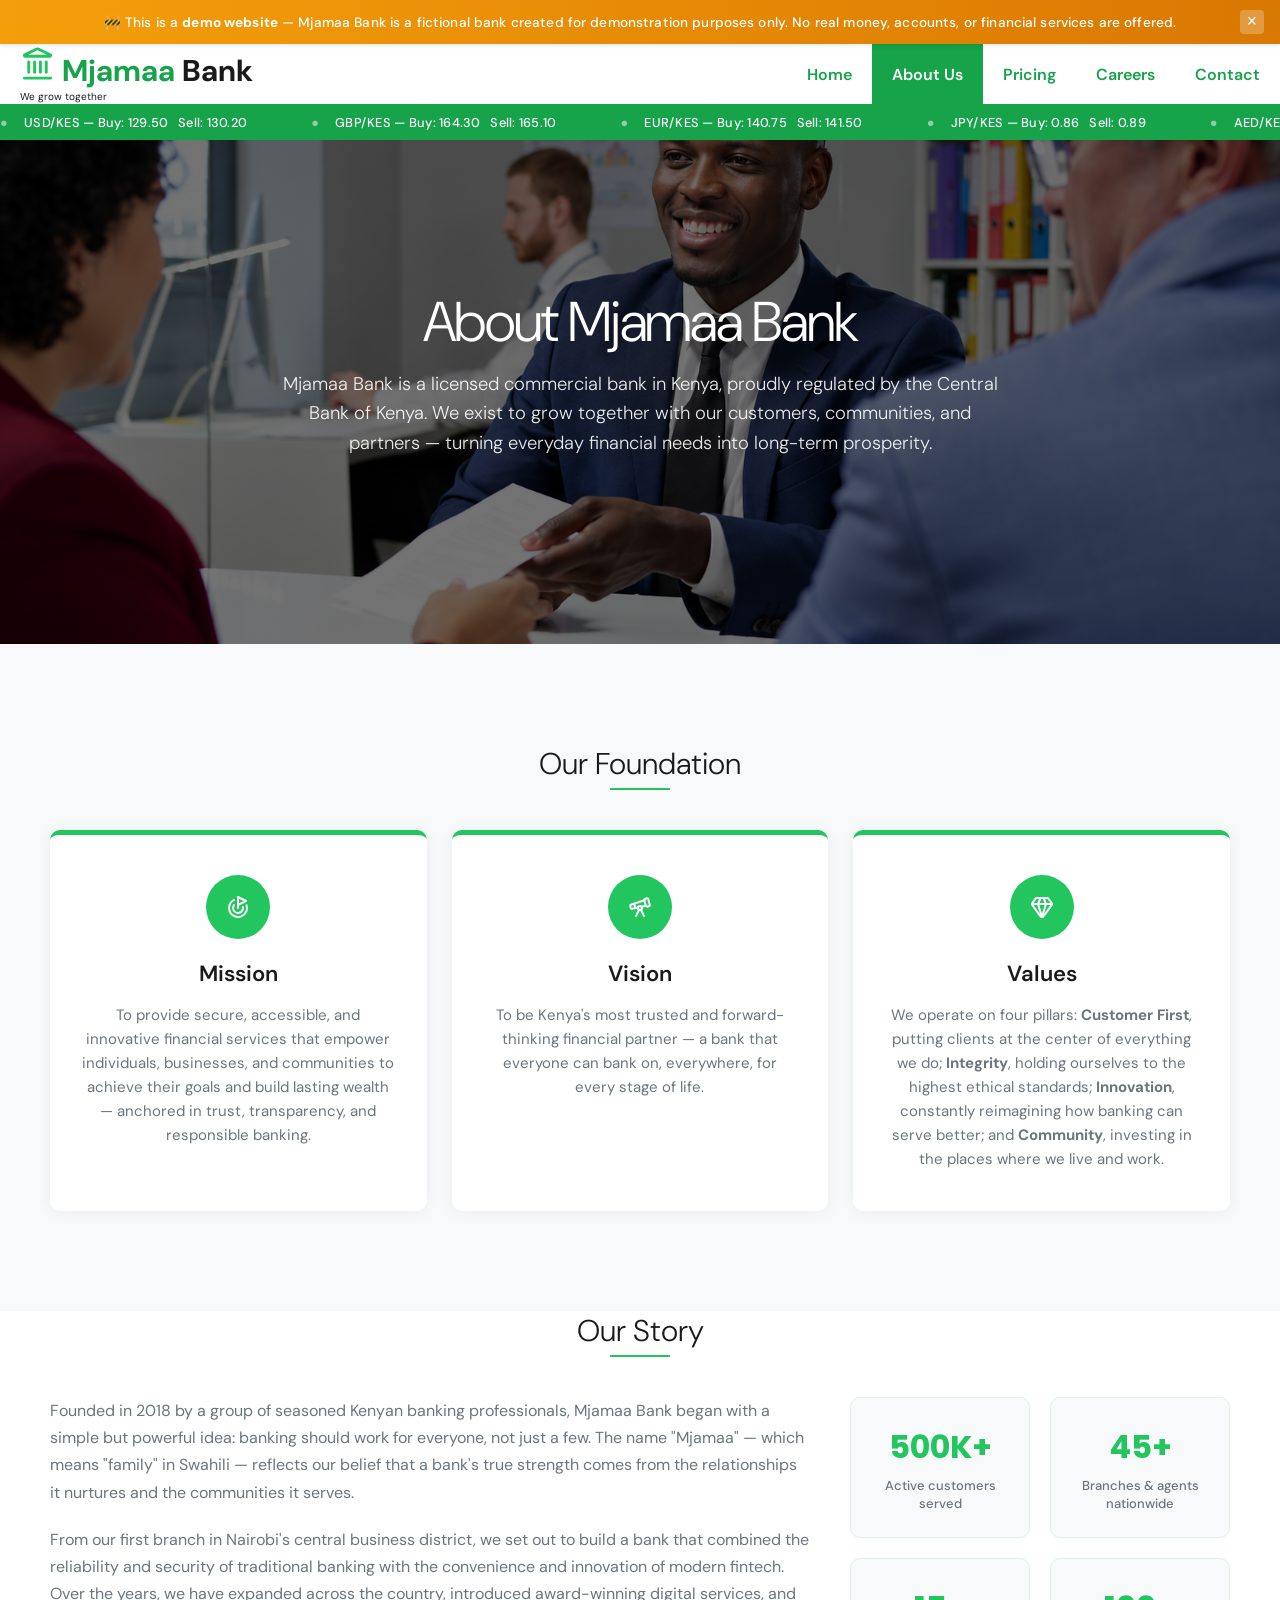
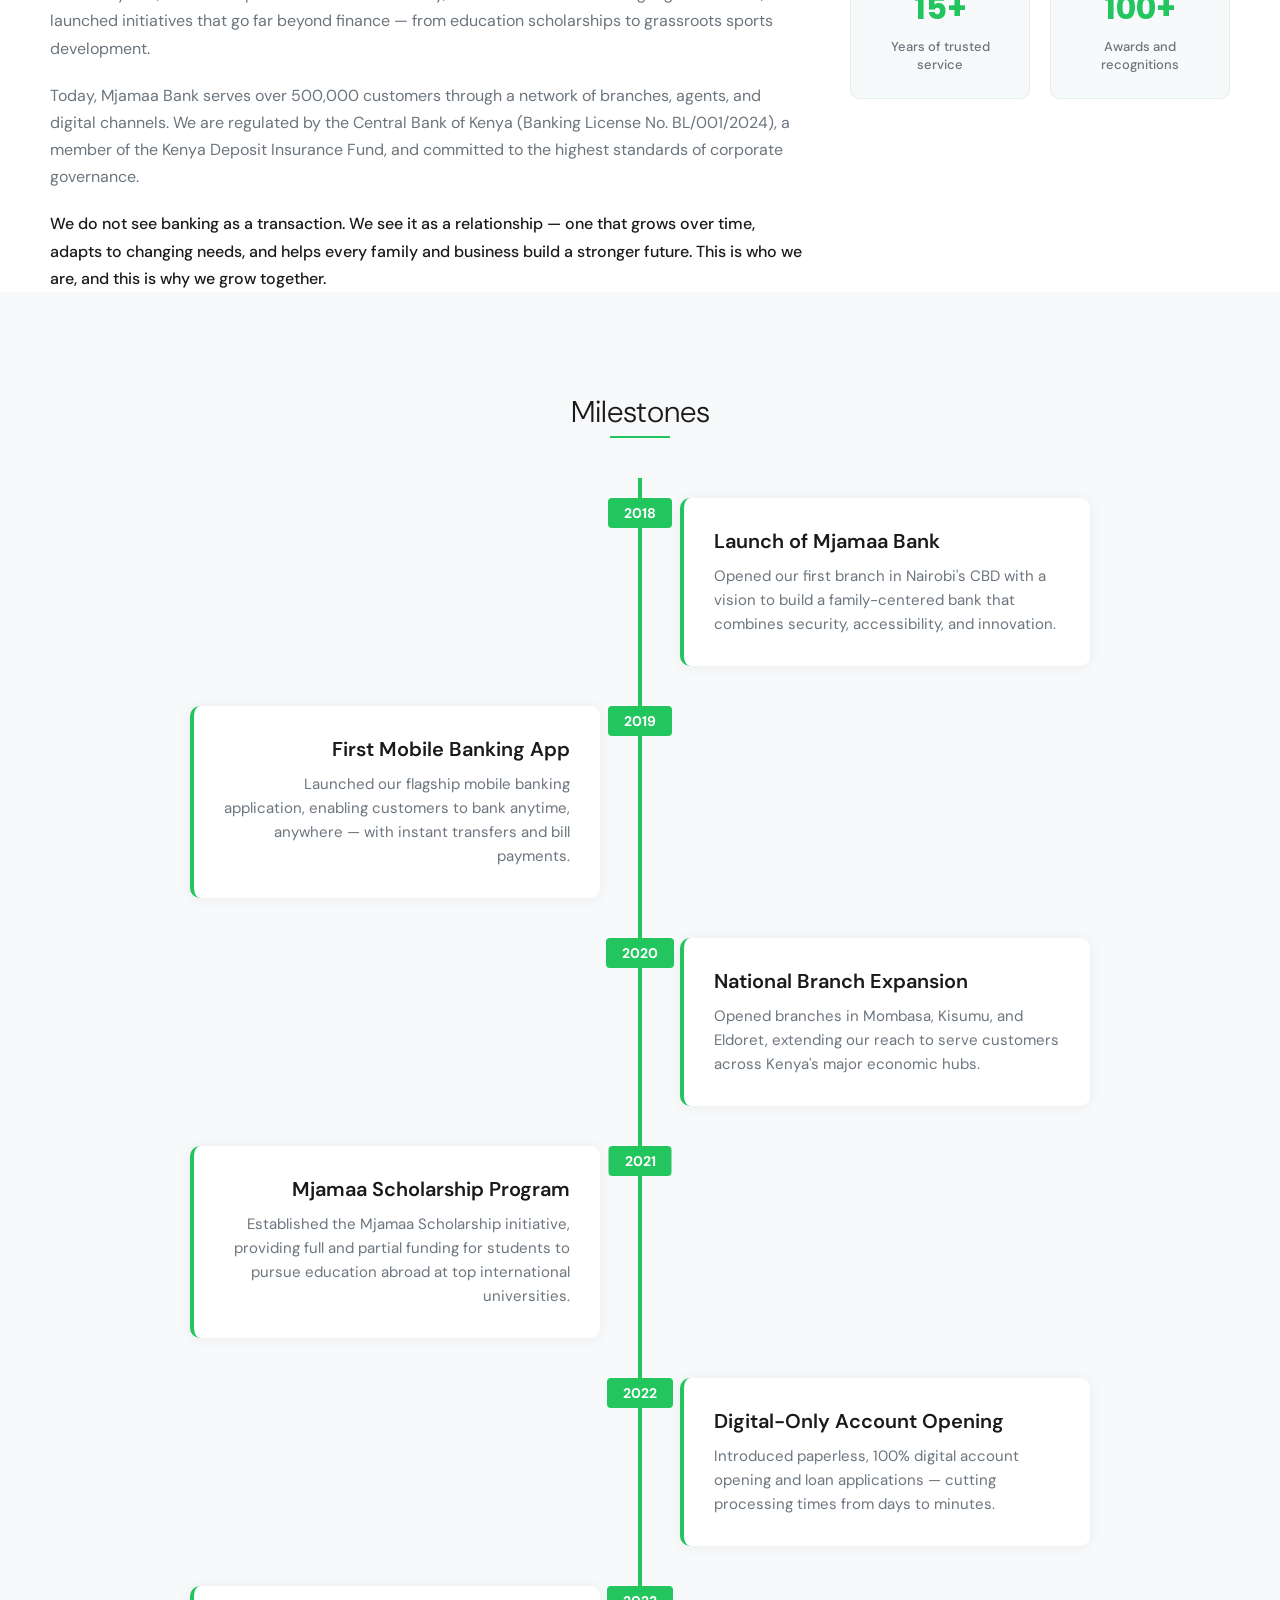
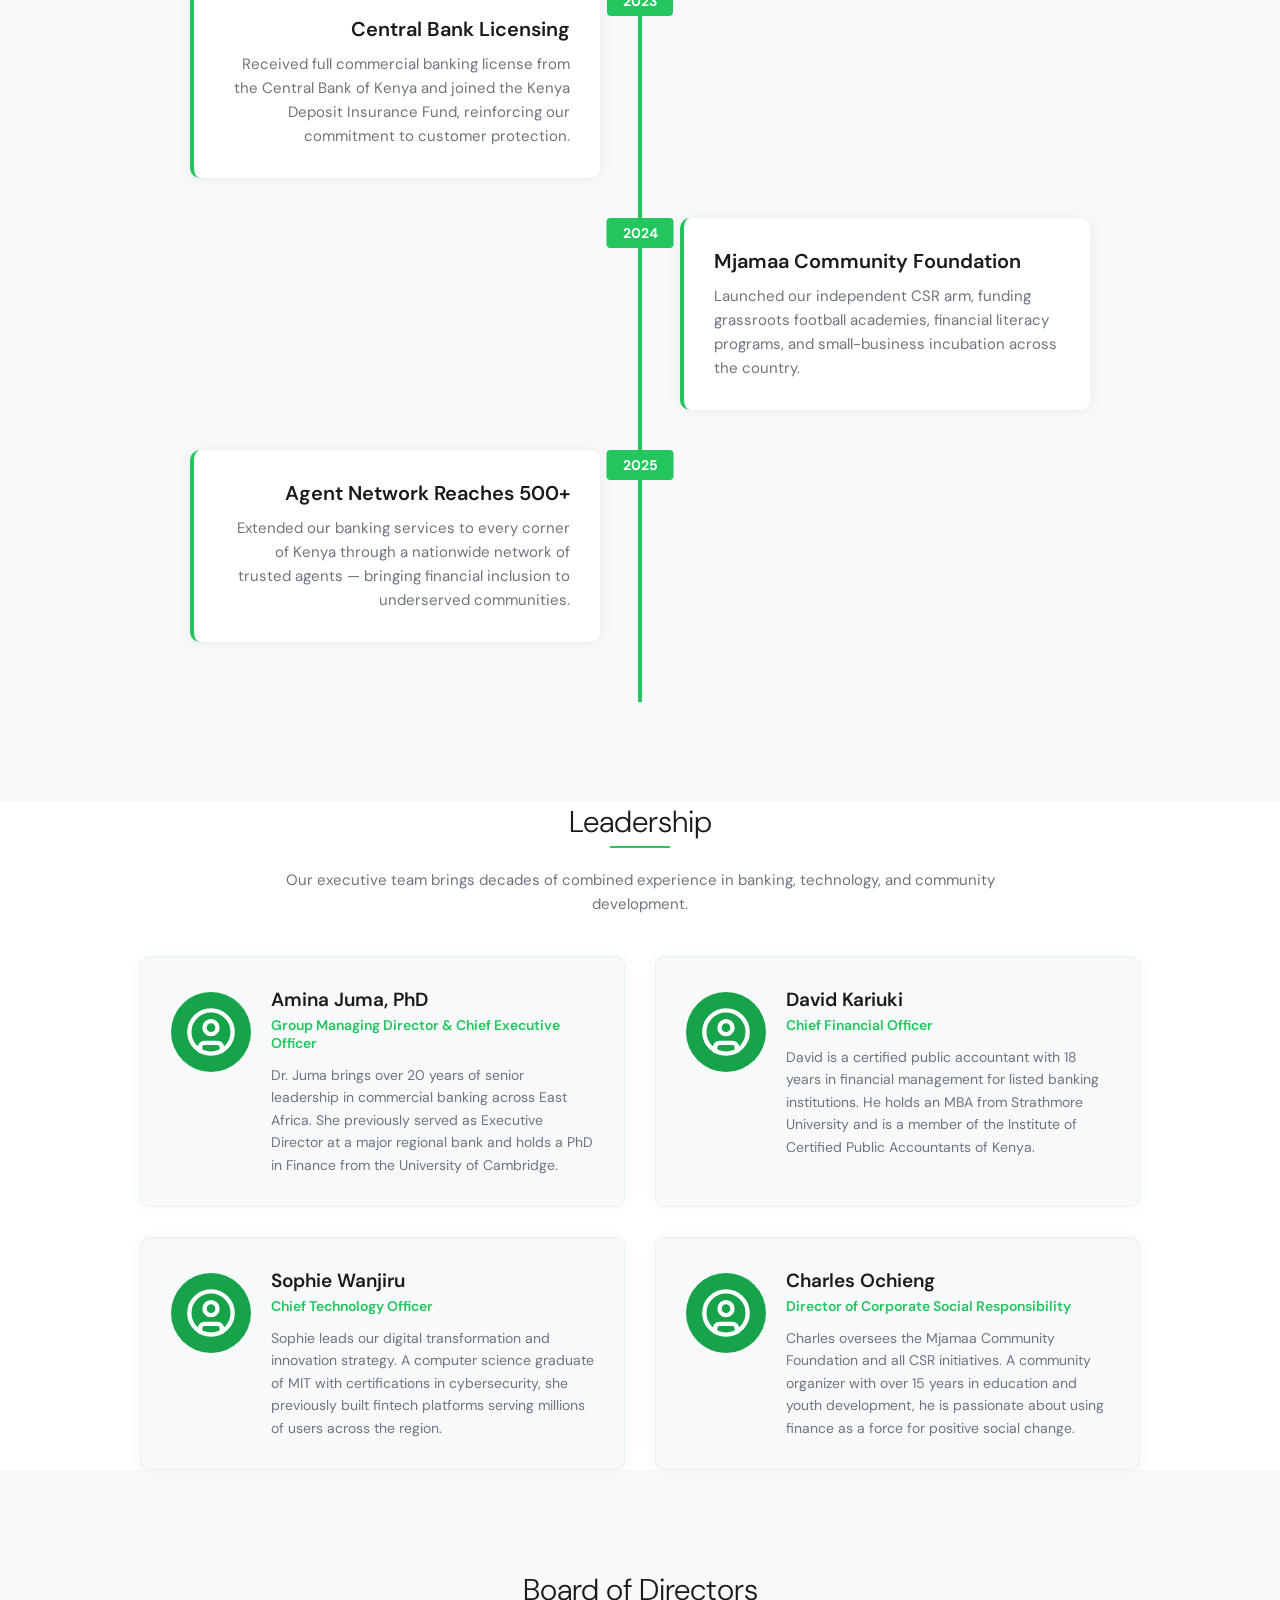
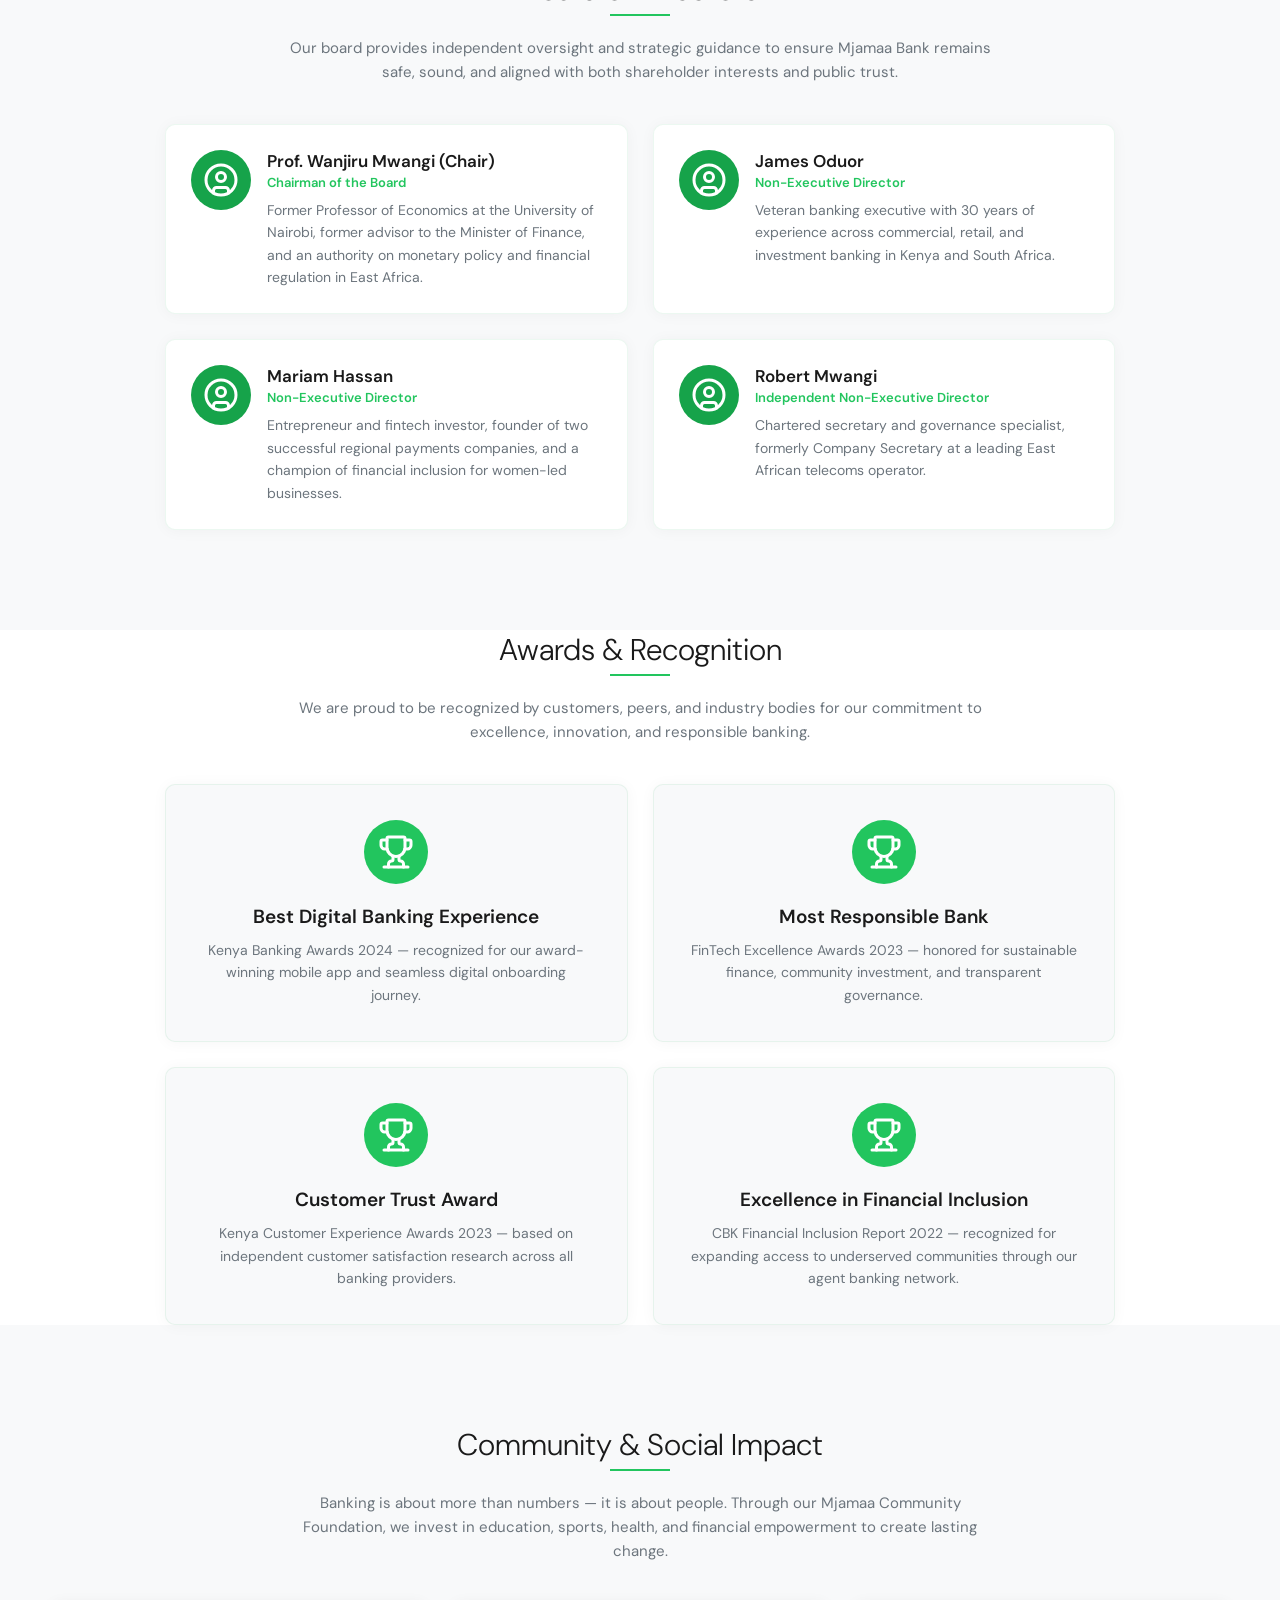
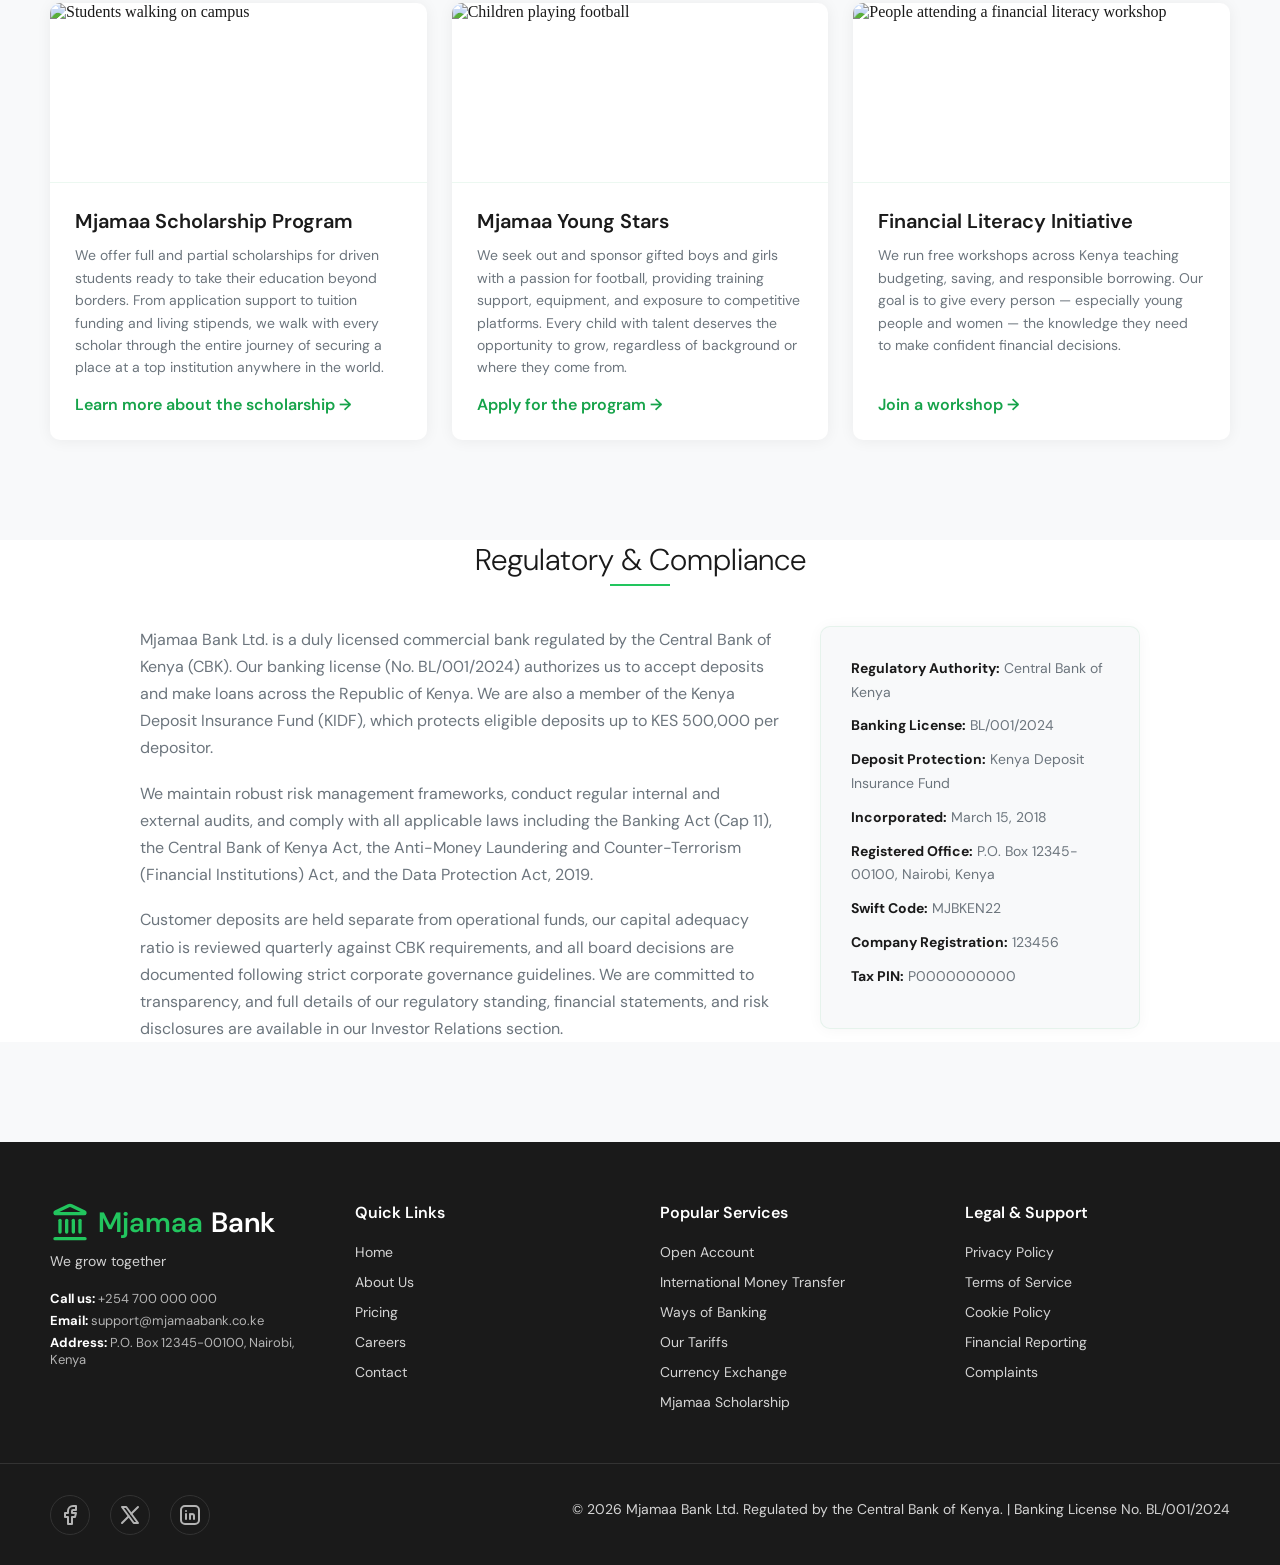
==== commit 45431c3b: "feat: updated the web" ====
--- a/about-us.html
+++ b/about-us.html
@@ -5,7 +5,33 @@
     <meta name="viewport" content="width=device-width, initial-scale=1.0">
     <title>Mjamaa Bank — About Us</title>
     <link rel="stylesheet" href="styles.css">
-    <meta name="google-site-verification" content="yEJsl1r-T3qTux6mqNnXMrzdMZJDlEPQ63ahXtO_w8s" />
+
+    <!-- SEO & Social Media (Open Graph + Twitter Card — powers WhatsApp, Facebook & Twitter previews) -->
+    <meta name="description" content="About Mjamaa Bank, a fictional commercial bank in Kenya. Learn our mission, vision, values, and commitment to growing together with customers, communities, and partners.">
+    <meta name="robots" content="index, follow">
+    <meta name="theme-color" content="#ffffff">
+    <link rel="canonical" href="https://mjamaa-bank.vercel.app/about-us.html">
+
+    <!-- Open Graph / Facebook / WhatsApp -->
+    <meta property="og:title" content="Mjamaa Bank — About Us">
+    <meta property="og:description" content="About Mjamaa Bank, a fictional commercial bank in Kenya. Learn our mission, vision, values, and commitment to growing together with customers, communities, and partners.">
+    <meta property="og:image" content="https://mjamaa-bank.vercel.app/og-image.png">
+    <meta property="og:image:width" content="1200">
+    <meta property="og:image:height" content="630">
+    <meta property="og:image:alt" content="Mjamaa Bank — Demo Banking in Kenya">
+    <meta property="og:url" content="https://mjamaa-bank.vercel.app/about-us.html">
+    <meta property="og:type" content="website">
+    <meta property="og:locale" content="en_KE">
+
+    <!-- Twitter Card -->
+    <meta name="twitter:card" content="summary_large_image">
+    <meta name="twitter:site" content="@mjamaabank">
+    <meta name="twitter:creator" content="@mjamaabank">
+    <meta name="twitter:title" content="Mjamaa Bank — About Us">
+    <meta name="twitter:description" content="About Mjamaa Bank, a fictional commercial bank in Kenya. Learn our mission, vision, values, and commitment to growing together with customers, communities, and partners.">
+    <meta name="twitter:image" content="https://mjamaa-bank.vercel.app/og-image.png">
+
+    <!--Favicon-->
 
     <!--Fonts-->
     <link rel="preconnect" href="https://fonts.googleapis.com">
@@ -19,6 +45,11 @@
     <link rel="manifest" href="/site.webmanifest">
 </head>
 <body>
+    <div class="demo-banner">
+        <span>🚧 This is a <strong>demo website</strong> — Mjamaa Bank is a fictional bank created for demonstration purposes only. No real money, accounts, or financial services are offered.</span>
+        <button type="button" class="demo-banner-close" aria-label="Close banner">&times;</button>
+    </div>
+
     <nav id="nav-bar" class="nav-bar">
         <div class="left">
             <h1>
@@ -74,7 +105,6 @@
             <li><a href="pricing.html">Pricing</a></li>
             <li><a href="careers.html">Careers</a></li>
             <li><a href="contact.html">Contact</a></li>
-            <li><a href="login.html">Login</a></li>
         </ul>
     </div>
 
--- a/styles.css
+++ b/styles.css
@@ -7,6 +7,7 @@
 }
 
 :root {
+    --banner-height: 44px;
     --light-background: #F8F9FA;
     --light-card: #FFF;
     --light-text-primary: #1A1A1A;
@@ -44,6 +45,62 @@
 body {
     background-color: var(--light-background);
     color: var(--light-text-primary);
+    padding-top: var(--banner-height);
+}
+
+/* ===== Demo Banner ===== */
+.demo-banner {
+    position: fixed;
+    top: 0;
+    left: 0;
+    width: 100%;
+    height: var(--banner-height);
+    background: linear-gradient(90deg, #F59E0B, #D97802);
+    color: #fff;
+    display: flex;
+    align-items: center;
+    justify-content: center;
+    gap: 0.75rem;
+    font-family: 'DM Sans', sans-serif;
+    font-size: 0.85rem;
+    font-weight: 500;
+    letter-spacing: 0.01em;
+    z-index: 11000;
+    box-shadow: 0 2px 4px rgba(0, 0, 0, 0.08);
+}
+
+.demo-banner a {
+    color: #fff;
+    text-decoration: underline;
+    font-weight: 600;
+}
+
+.demo-banner .demo-banner-close {
+    position: absolute;
+    right: 1rem;
+    background: rgba(255, 255, 255, 0.25);
+    color: #fff;
+    border: none;
+    border-radius: 4px;
+    width: 24px;
+    height: 24px;
+    display: flex;
+    align-items: center;
+    justify-content: center;
+    font-size: 1.1rem;
+    cursor: pointer;
+    line-height: 1;
+}
+
+.demo-banner .demo-banner-close:hover {
+    background: rgba(255, 255, 255, 0.4);
+}
+
+/* Hide banner from print */
+@media print {
+    .demo-banner {
+        display: none;
+    }
 }
 
 .nav-bar {
@@ -55,7 +112,7 @@
     justify-content: space-between;
     position: fixed;
     width: 100%;
-    top: 0;
+    top: var(--banner-height);
     z-index: 9999;
 }
 
@@ -127,11 +184,11 @@
     flex-direction: column;
     background-color: var(--light-card);
     position: fixed;
-    top: 0;
+    top: var(--banner-height);
     right: 0;
     width: 40%;
     box-shadow: 0 1px 3px rgba(0, 0, 0, 0.06);
-    height: 100vh;
+    height: calc(100vh - var(--banner-height));
     padding: 50px 0;
     z-index: 10000;
 }
@@ -168,7 +225,7 @@
 
 .ticker-wrap {
     position: fixed;
-    top: 60px;
+    top: calc(var(--banner-height) + 60px);
     left: 0;
     width: 100%;
     background-color: var(--light-btn-primary);
@@ -231,7 +288,7 @@
 
 @media (max-width: 750px) {
     .ticker-wrap {
-        top: 98px;
+        top: calc(var(--banner-height) + 98px);
     }
 
     .mobile-link {
@@ -274,7 +331,7 @@
 
 @media (max-width: 480px) {
     .ticker-wrap {
-        top: 96px;
+        top: calc(var(--banner-height) + 96px);
     }
 
     .left h1 {
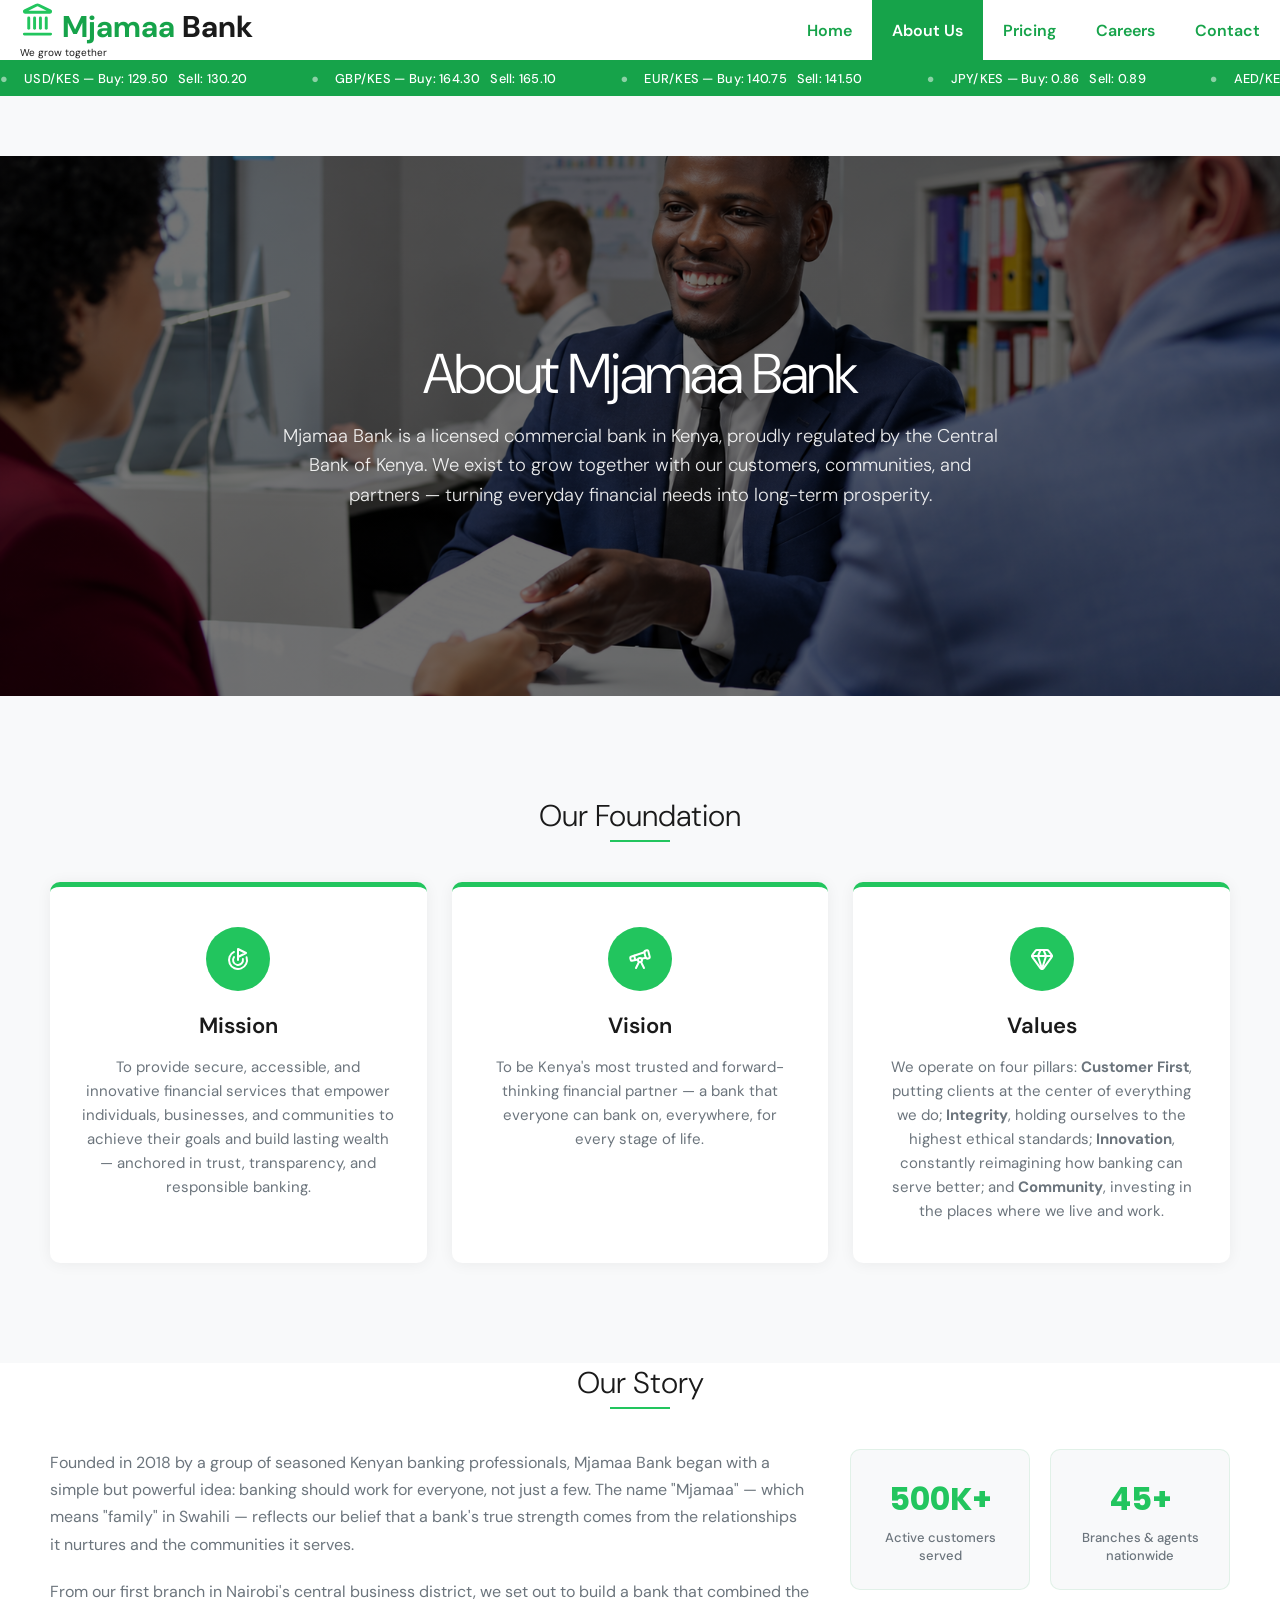
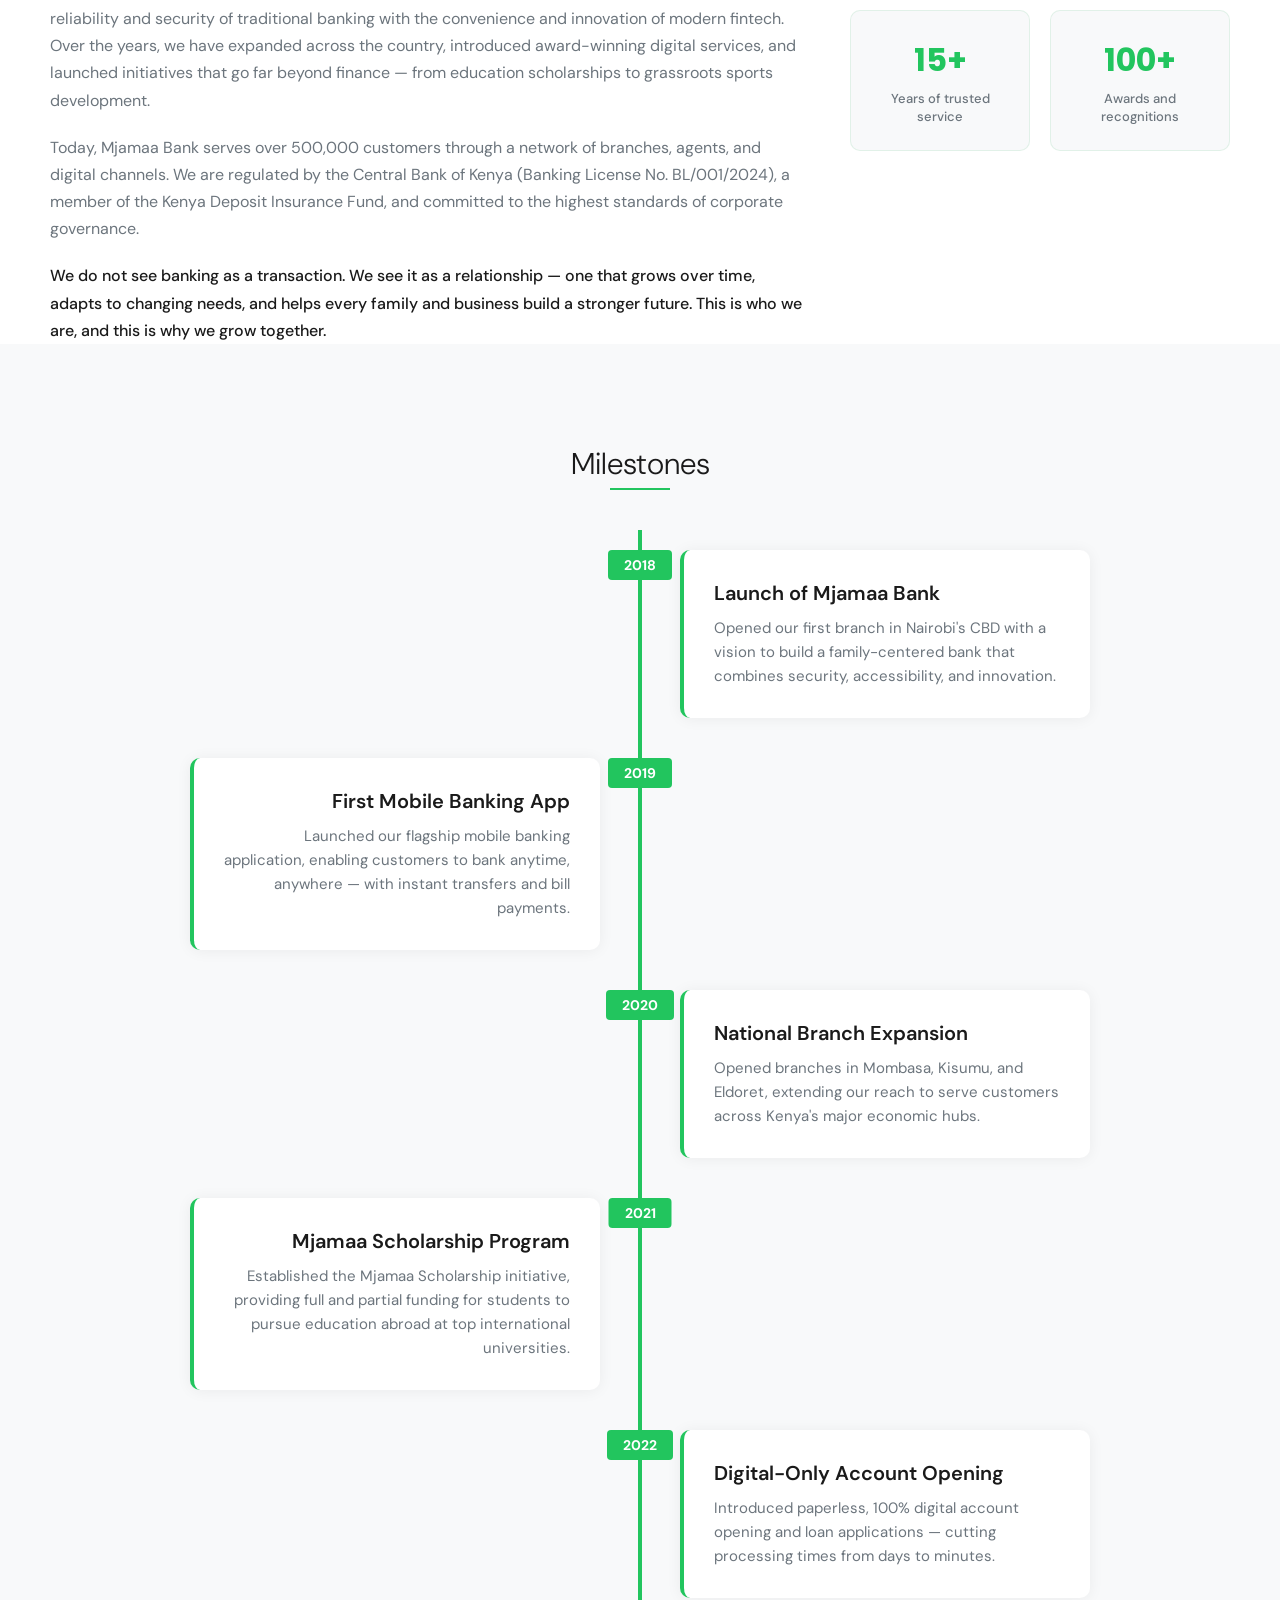
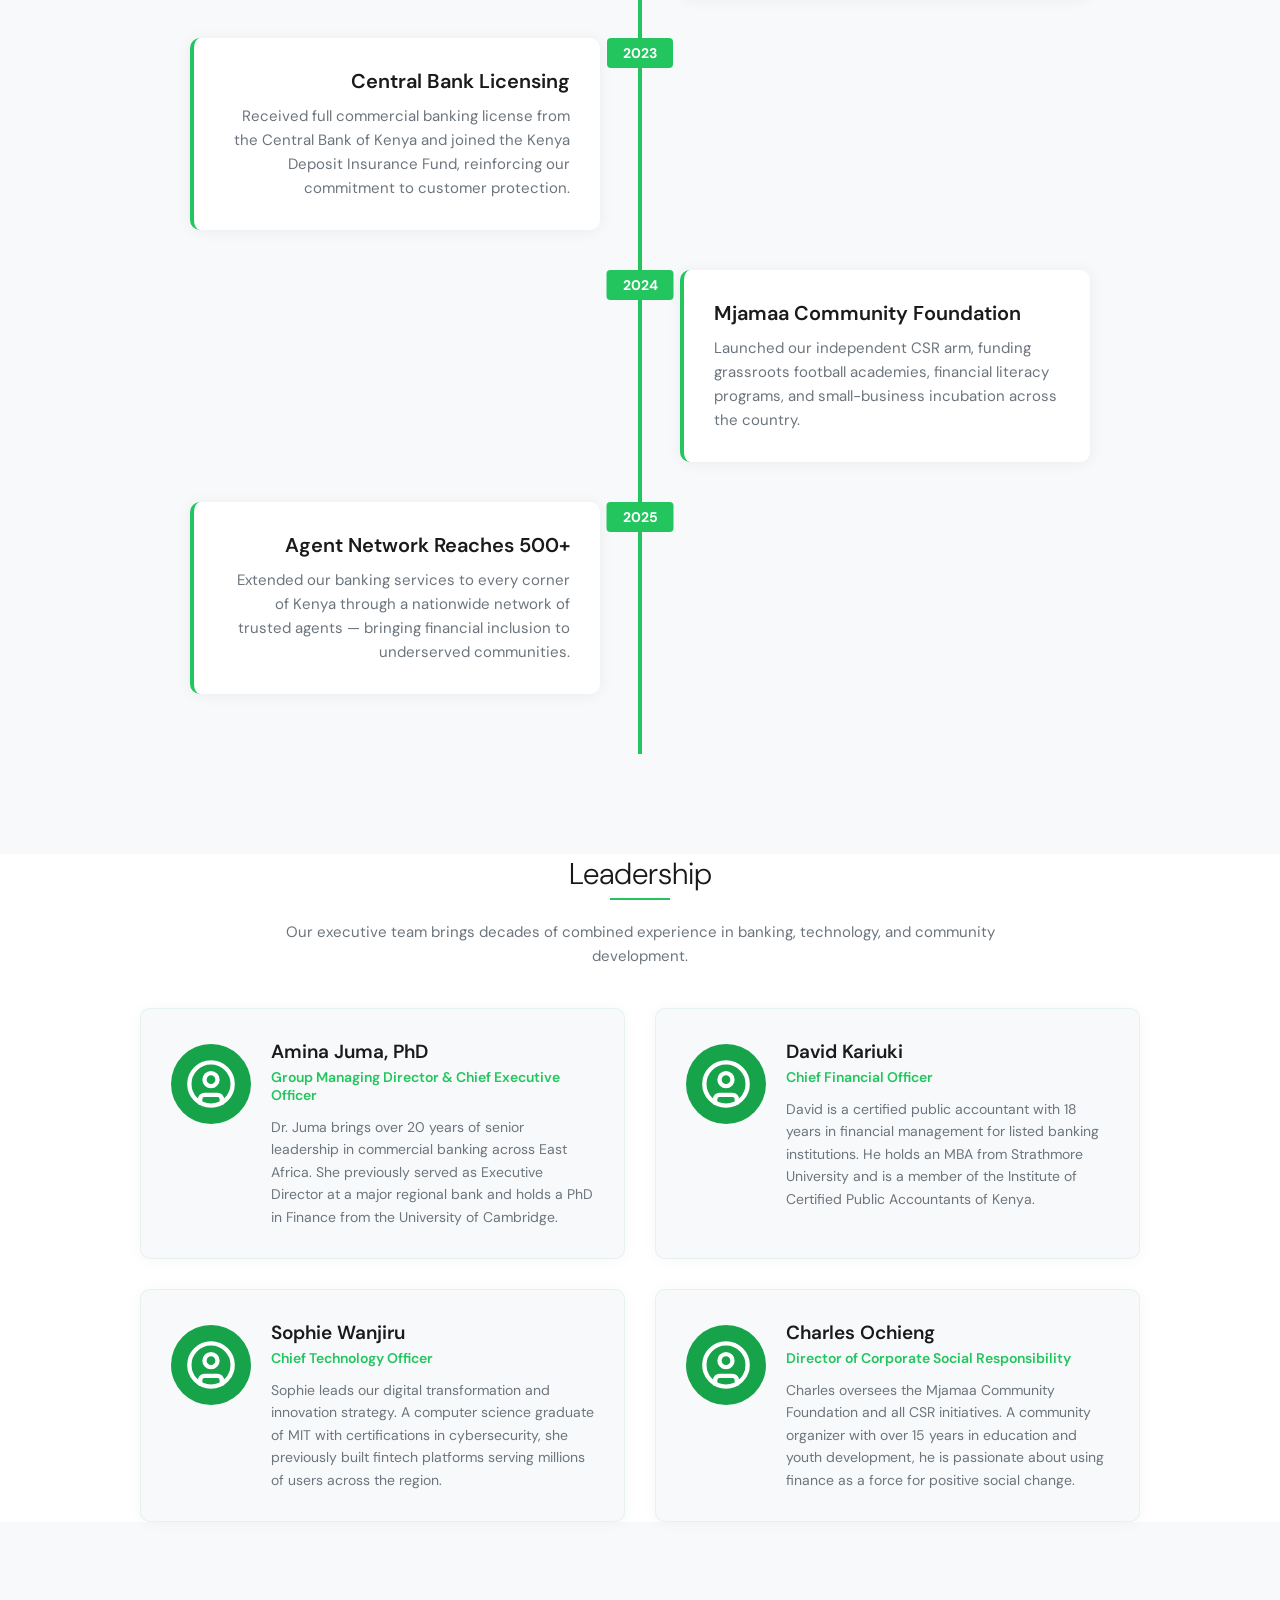
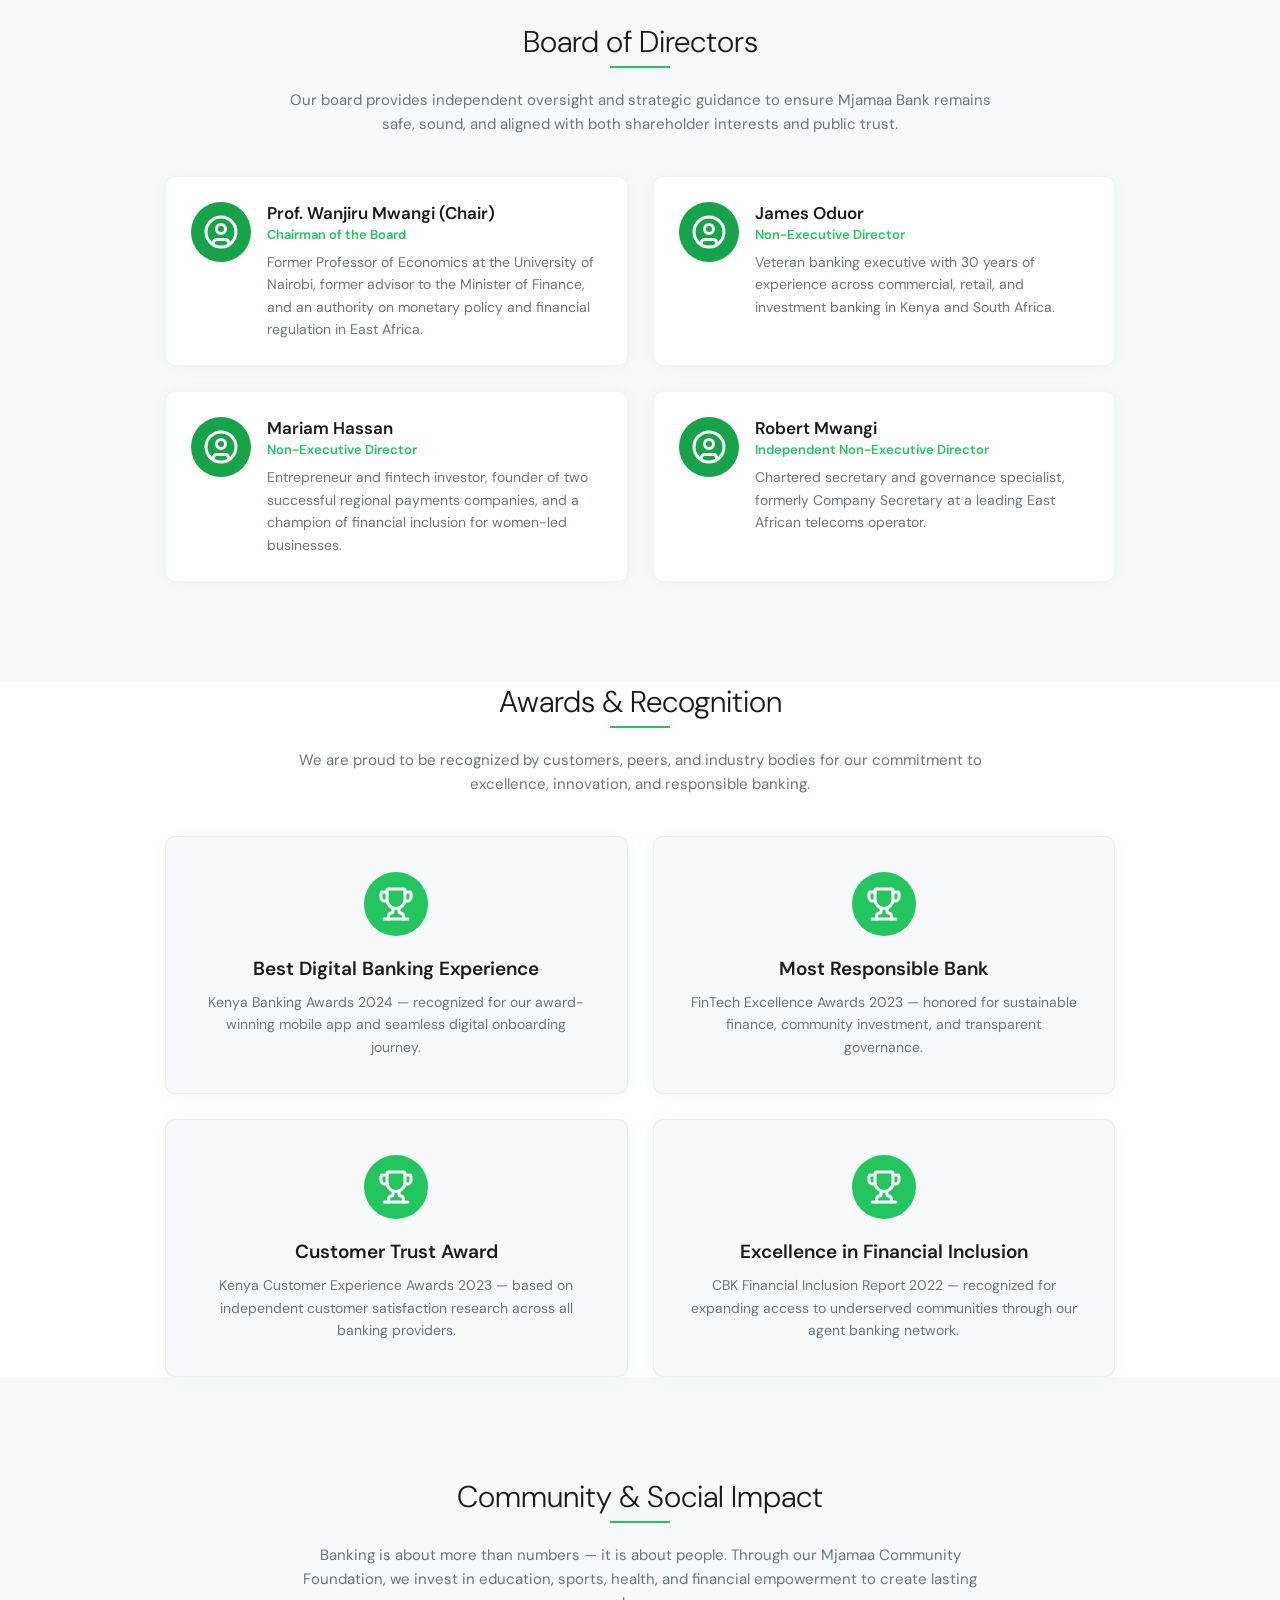
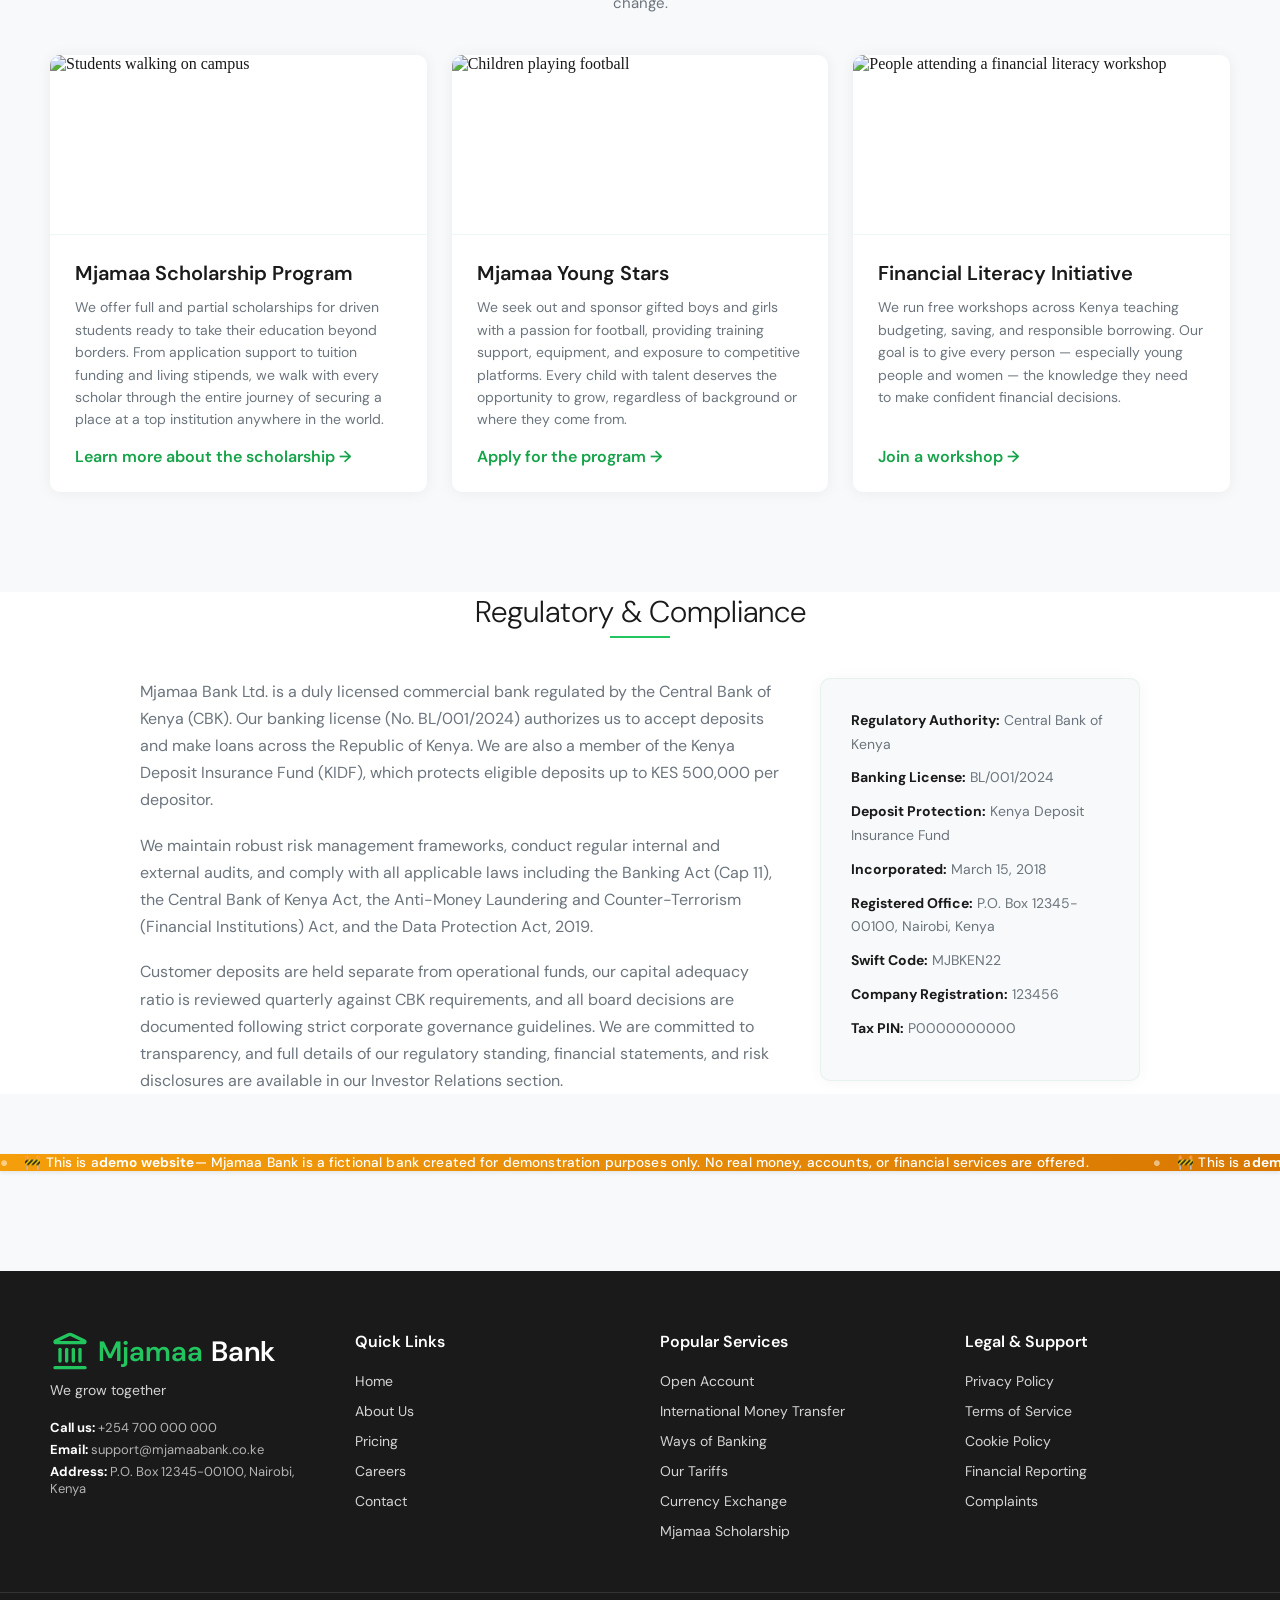
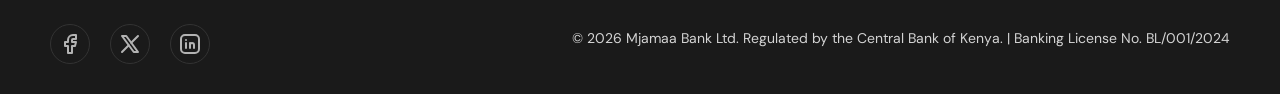
==== commit 8302bdd2: "feat: changed the position of the warning banner" ====
--- a/about-us.html
+++ b/about-us.html
@@ -30,6 +30,42 @@
     <meta name="twitter:title" content="Mjamaa Bank — About Us">
     <meta name="twitter:description" content="About Mjamaa Bank, a fictional commercial bank in Kenya. Learn our mission, vision, values, and commitment to growing together with customers, communities, and partners.">
     <meta name="twitter:image" content="https://mjamaa-bank.vercel.app/og-image.png">
+    <meta property="og:site_name" content="Mjamaa Bank">
+
+    <!-- JSON-LD Structured Data -->
+    <script type="application/ld+json">
+    {
+      "@context": "https://schema.org",
+      "@type": "Organization",
+      "name": "Mjamaa Bank",
+      "url": "https://mjamaa-bank.vercel.app/",
+      "logo": "https://mjamaa-bank.vercel.app/android-chrome-512x512.png",
+      "description": "Mjamaa Bank is a fictional demo commercial bank in Kenya. Explore personal banking, business loans, savings accounts, and financial services designed for demonstration purposes only.",
+      "keywords": "demo bank, Kenya, banking, finance, savings, loans, mobile money, fictional",
+      "sameAs": [
+        "https://facebook.com/mjamaabank",
+        "https://twitter.com/mjamaabank",
+        "https://linkedin.com/company/mjamaabank"
+      ]
+    }
+    </script>
+
+    <script type="application/ld+json">
+    {
+      "@context": "https://schema.org",
+      "@type": "WebPage",
+      "name": "Mjamaa Bank — About Us",
+      "description": "About Mjamaa Bank, a fictional commercial bank in Kenya. Learn our mission, vision, values, and commitment to growing together with customers, communities, and partners.",
+      "url": "https://mjamaa-bank.vercel.app/about-us.html",
+      "inLanguage": "en-KE",
+      "isPartOf": {
+        "@type": "WebSite",
+        "name": "Mjamaa Bank",
+        "url": "https://mjamaa-bank.vercel.app/"
+      },
+      "dateModified": "2026-10-14"
+    }
+    </script>
 
     <!--Favicon-->
 
@@ -42,18 +78,14 @@
     <link rel="apple-touch-icon" sizes="180x180" href="/apple-touch-icon.png">
     <link rel="icon" type="image/png" sizes="32x32" href="/favicon-32x32.png">
     <link rel="icon" type="image/png" sizes="16x16" href="/favicon-16x16.png">
+    <link rel="icon" href="/favicon.ico">
     <link rel="manifest" href="/site.webmanifest">
 </head>
 <body>
-    <div class="demo-banner">
-        <span>🚧 This is a <strong>demo website</strong> — Mjamaa Bank is a fictional bank created for demonstration purposes only. No real money, accounts, or financial services are offered.</span>
-        <button type="button" class="demo-banner-close" aria-label="Close banner">&times;</button>
-    </div>
-
     <nav id="nav-bar" class="nav-bar">
         <div class="left">
             <h1>
-                <a href="https://mjamaa-bank.vercel.app" target="_blank">
+                <a href="https://mjamaa-bank.vercel.app" target="_blank" rel="noopener noreferrer">
                     <svg xmlns="http://www.w3.org/2000/svg" width="16" height="16" viewBox="0 0 24 24" fill="none" stroke="#22C55E" stroke-width="2" stroke-linecap="round" stroke-linejoin="round" class="lucide lucide-landmark"><path d="M10 18v-7"/><path d="M11.119 2.205a2 2 0 0 1 1.762 0l7.84 3.846A.5.5 0 0 1 20.5 7h-17a.5.5 0 0 1-.22-.949z"/><path d="M14 18v-7"/><path d="M18 18v-7"/><path d="M3 22h18"/><path d="M6 18v-7"/></svg>
                     <span>Mjamaa</span> Bank
                 </a>
@@ -485,6 +517,13 @@
         </div>
     </section>
 
+    <div class="demo-ticker-wrap">
+        <div class="demo-ticker">
+            <span>🚧 This is a <strong>demo website</strong> — Mjamaa Bank is a fictional bank created for demonstration purposes only. No real money, accounts, or financial services are offered.</span>
+            <span>🚧 This is a <strong>demo website</strong> — Mjamaa Bank is a fictional bank created for demonstration purposes only. No real money, accounts, or financial services are offered.</span>
+        </div>
+    </div>
+
     <footer class="footer">
         <div class="footer-top">
             <div class="footer-col">
--- a/styles.css
+++ b/styles.css
@@ -45,60 +45,61 @@
 body {
     background-color: var(--light-background);
     color: var(--light-text-primary);
-    padding-top: var(--banner-height);
-}
-
-/* ===== Demo Banner ===== */
-.demo-banner {
-    position: fixed;
-    top: 0;
-    left: 0;
+    padding-top: calc(60px + 36px);
+}
+
+/* ===== Demo Ticker (above footer) ===== */
+.demo-ticker-wrap {
     width: 100%;
-    height: var(--banner-height);
     background: linear-gradient(90deg, #F59E0B, #D97802);
     color: #fff;
-    display: flex;
-    align-items: center;
-    justify-content: center;
-    gap: 0.75rem;
     font-family: 'DM Sans', sans-serif;
     font-size: 0.85rem;
     font-weight: 500;
     letter-spacing: 0.01em;
-    z-index: 11000;
     box-shadow: 0 2px 4px rgba(0, 0, 0, 0.08);
 }
 
-.demo-banner a {
+.demo-ticker-wrap a {
     color: #fff;
     text-decoration: underline;
     font-weight: 600;
 }
 
-.demo-banner .demo-banner-close {
-    position: absolute;
-    right: 1rem;
-    background: rgba(255, 255, 255, 0.25);
-    color: #fff;
-    border: none;
-    border-radius: 4px;
-    width: 24px;
-    height: 24px;
+.demo-ticker {
+    display: flex;
+    gap: 4rem;
+    white-space: nowrap;
+    animation: demo-ticker-scroll 60s linear infinite;
+}
+
+.demo-ticker span {
     display: flex;
     align-items: center;
-    justify-content: center;
-    font-size: 1.1rem;
-    cursor: pointer;
-    line-height: 1;
-}
-
-.demo-banner .demo-banner-close:hover {
-    background: rgba(255, 255, 255, 0.4);
-}
-
-/* Hide banner from print */
+}
+
+.demo-ticker span::before {
+    content: '●';
+    margin-right: 1rem;
+    opacity: 0.5;
+}
+
+@keyframes demo-ticker-scroll {
+    0% {
+        transform: translateX(0);
+    }
+    100% {
+        transform: translateX(-50%);
+    }
+}
+
+.demo-ticker:hover {
+    animation-play-state: paused;
+}
+
+/* Hide from print */
 @media print {
-    .demo-banner {
+    .demo-ticker-wrap {
         display: none;
     }
 }
@@ -112,7 +113,7 @@
     justify-content: space-between;
     position: fixed;
     width: 100%;
-    top: var(--banner-height);
+    top: 0;
     z-index: 9999;
 }
 
@@ -184,11 +185,11 @@
     flex-direction: column;
     background-color: var(--light-card);
     position: fixed;
-    top: var(--banner-height);
+    top: 60px;
     right: 0;
     width: 40%;
     box-shadow: 0 1px 3px rgba(0, 0, 0, 0.06);
-    height: calc(100vh - var(--banner-height));
+    height: calc(100vh - 60px);
     padding: 50px 0;
     z-index: 10000;
 }
@@ -225,7 +226,7 @@
 
 .ticker-wrap {
     position: fixed;
-    top: calc(var(--banner-height) + 60px);
+    top: 60px;
     left: 0;
     width: 100%;
     background-color: var(--light-btn-primary);
@@ -259,7 +260,7 @@
 
 @keyframes ticker-scroll {
     0% {
-        transfrom: translateX(0);
+        transform: translateX(0);
     }
 
     100% {
@@ -288,7 +289,7 @@
 
 @media (max-width: 750px) {
     .ticker-wrap {
-        top: calc(var(--banner-height) + 98px);
+        top: 60px;
     }
 
     .mobile-link {
@@ -331,7 +332,7 @@
 
 @media (max-width: 480px) {
     .ticker-wrap {
-        top: calc(var(--banner-height) + 96px);
+        top: 58px;
     }
 
     .left h1 {
